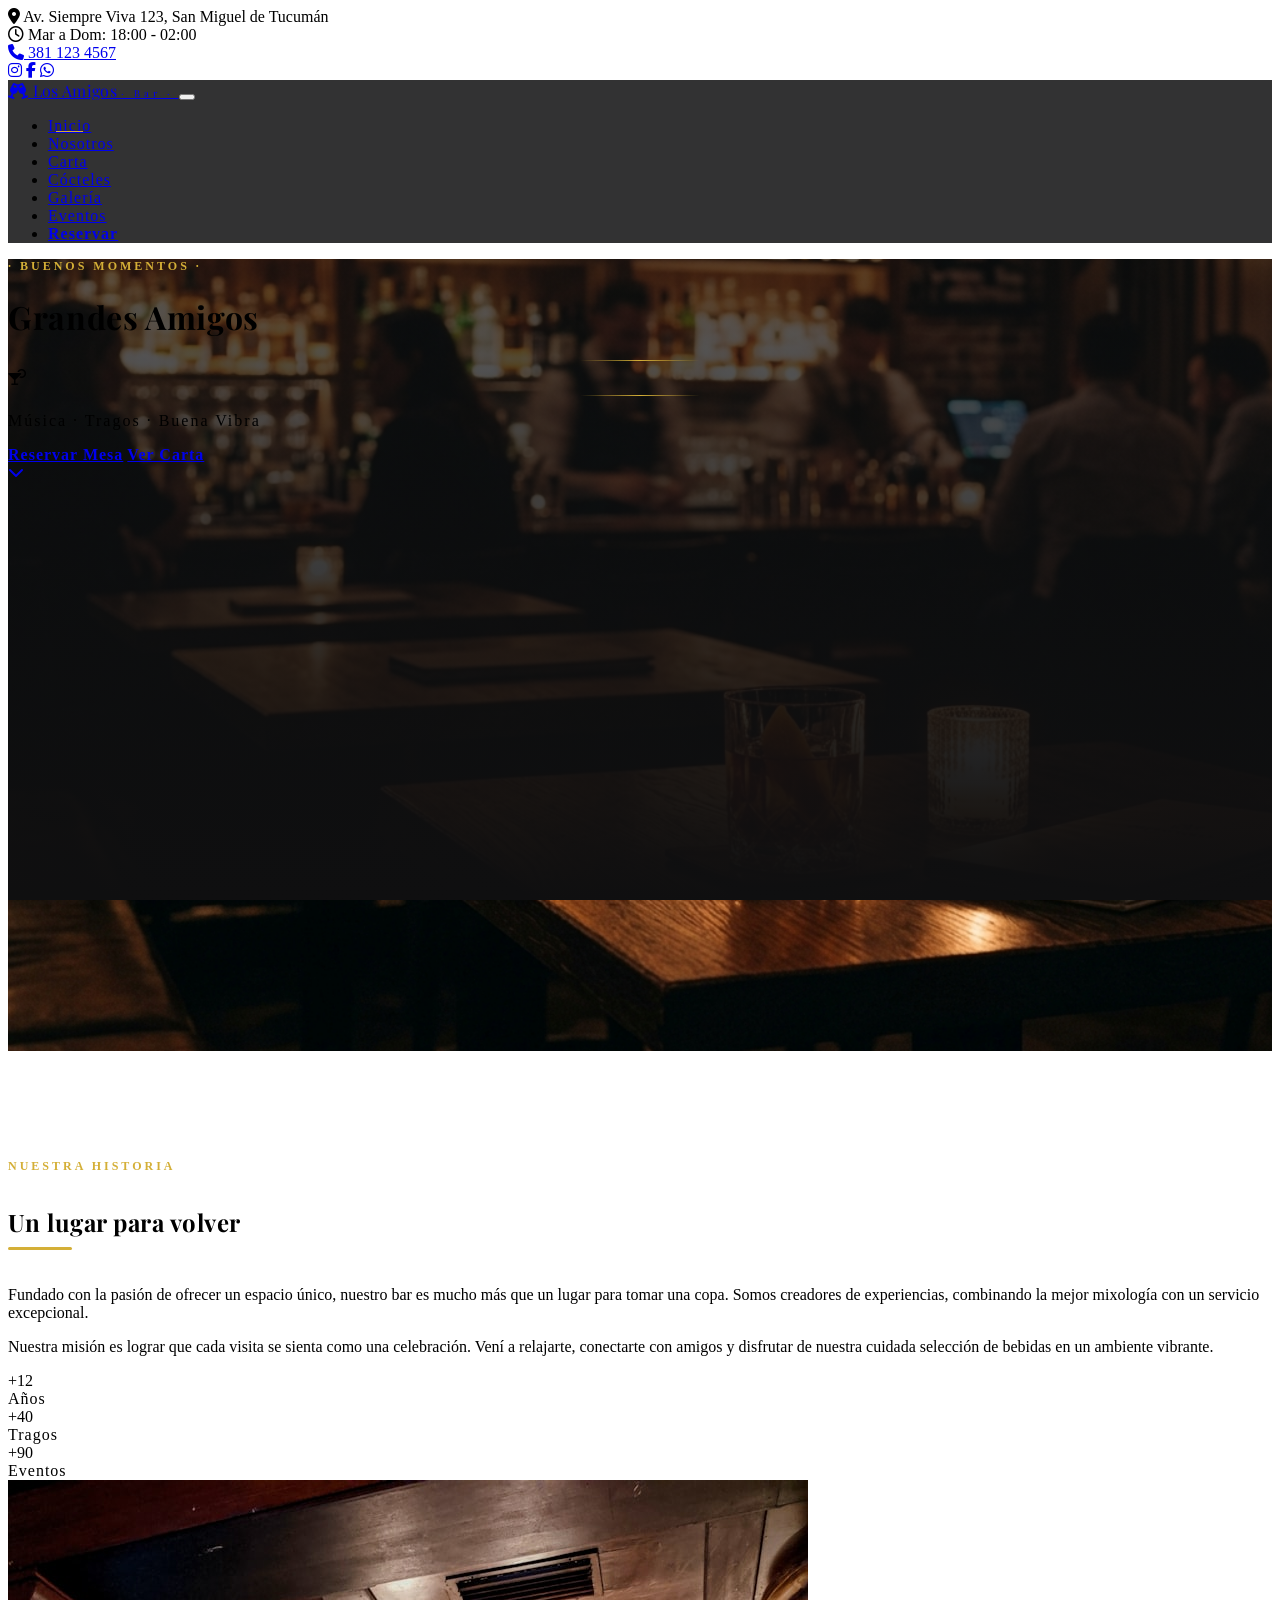
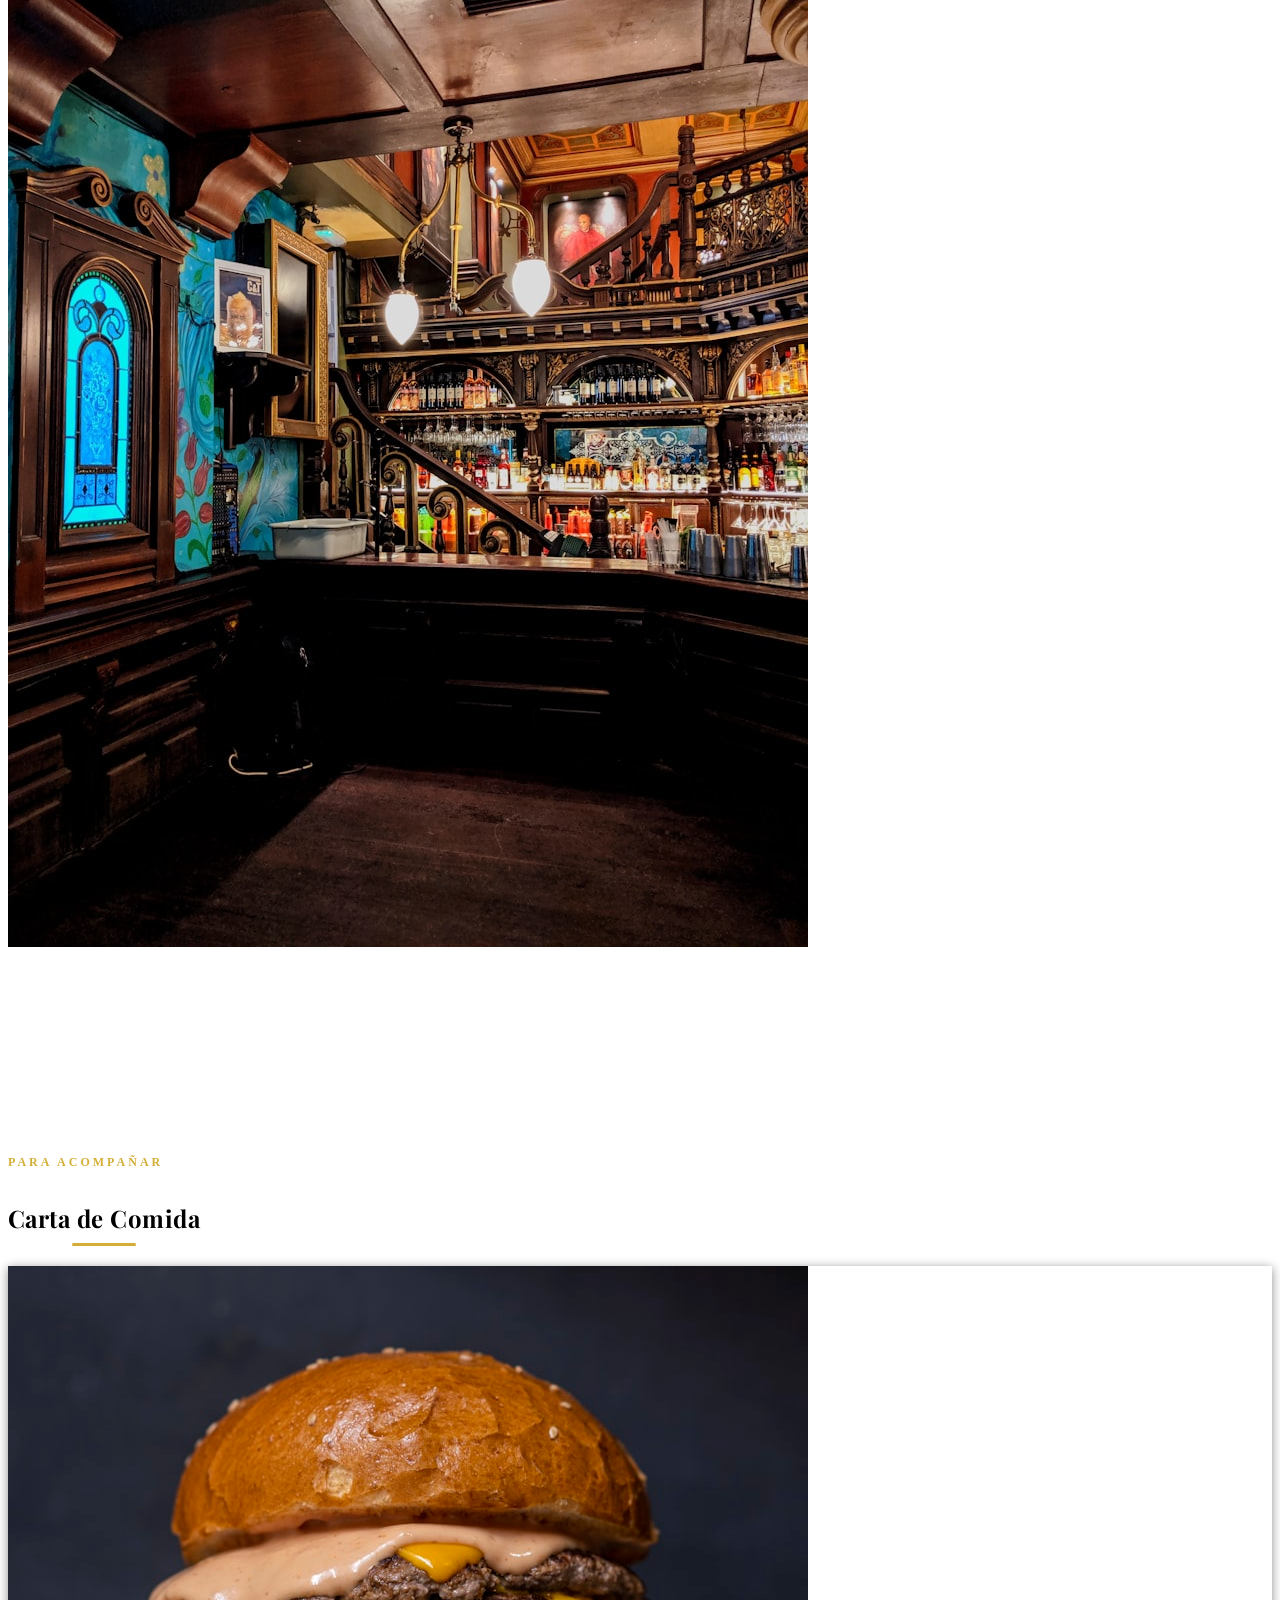
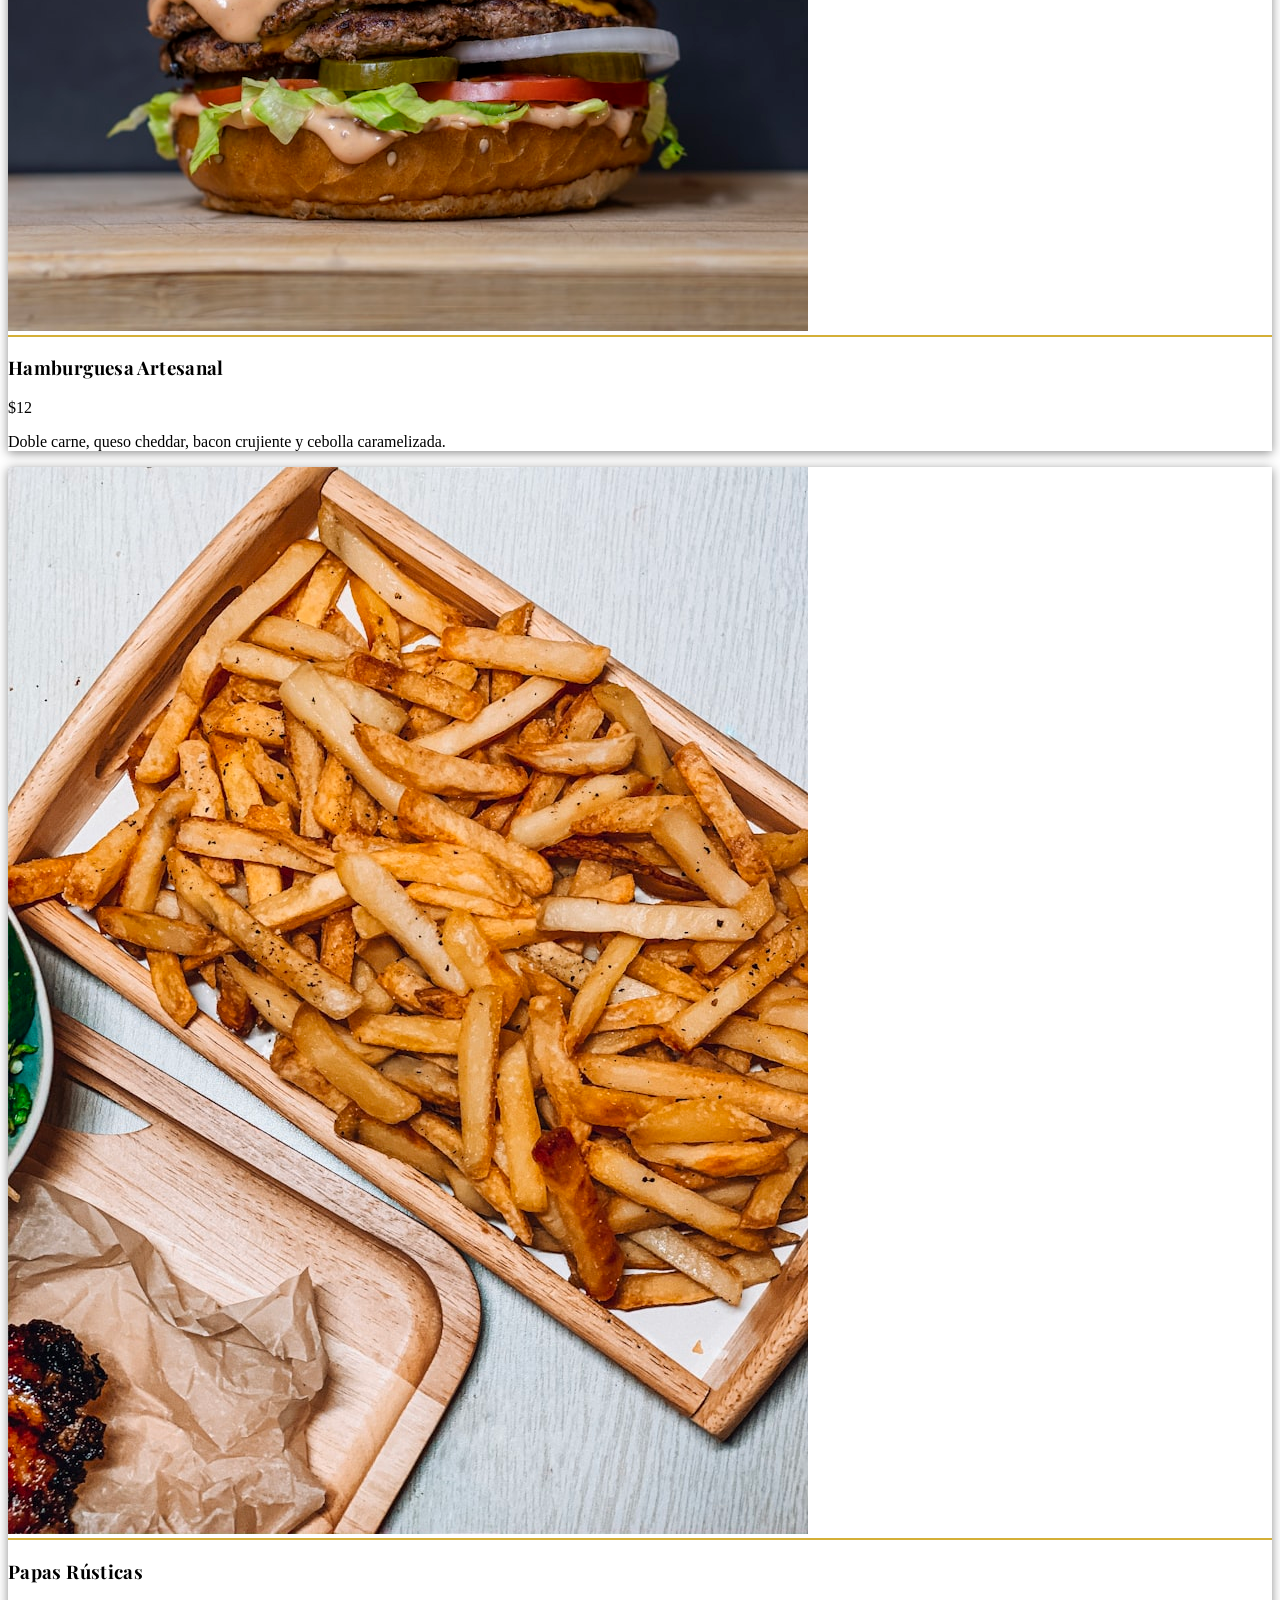
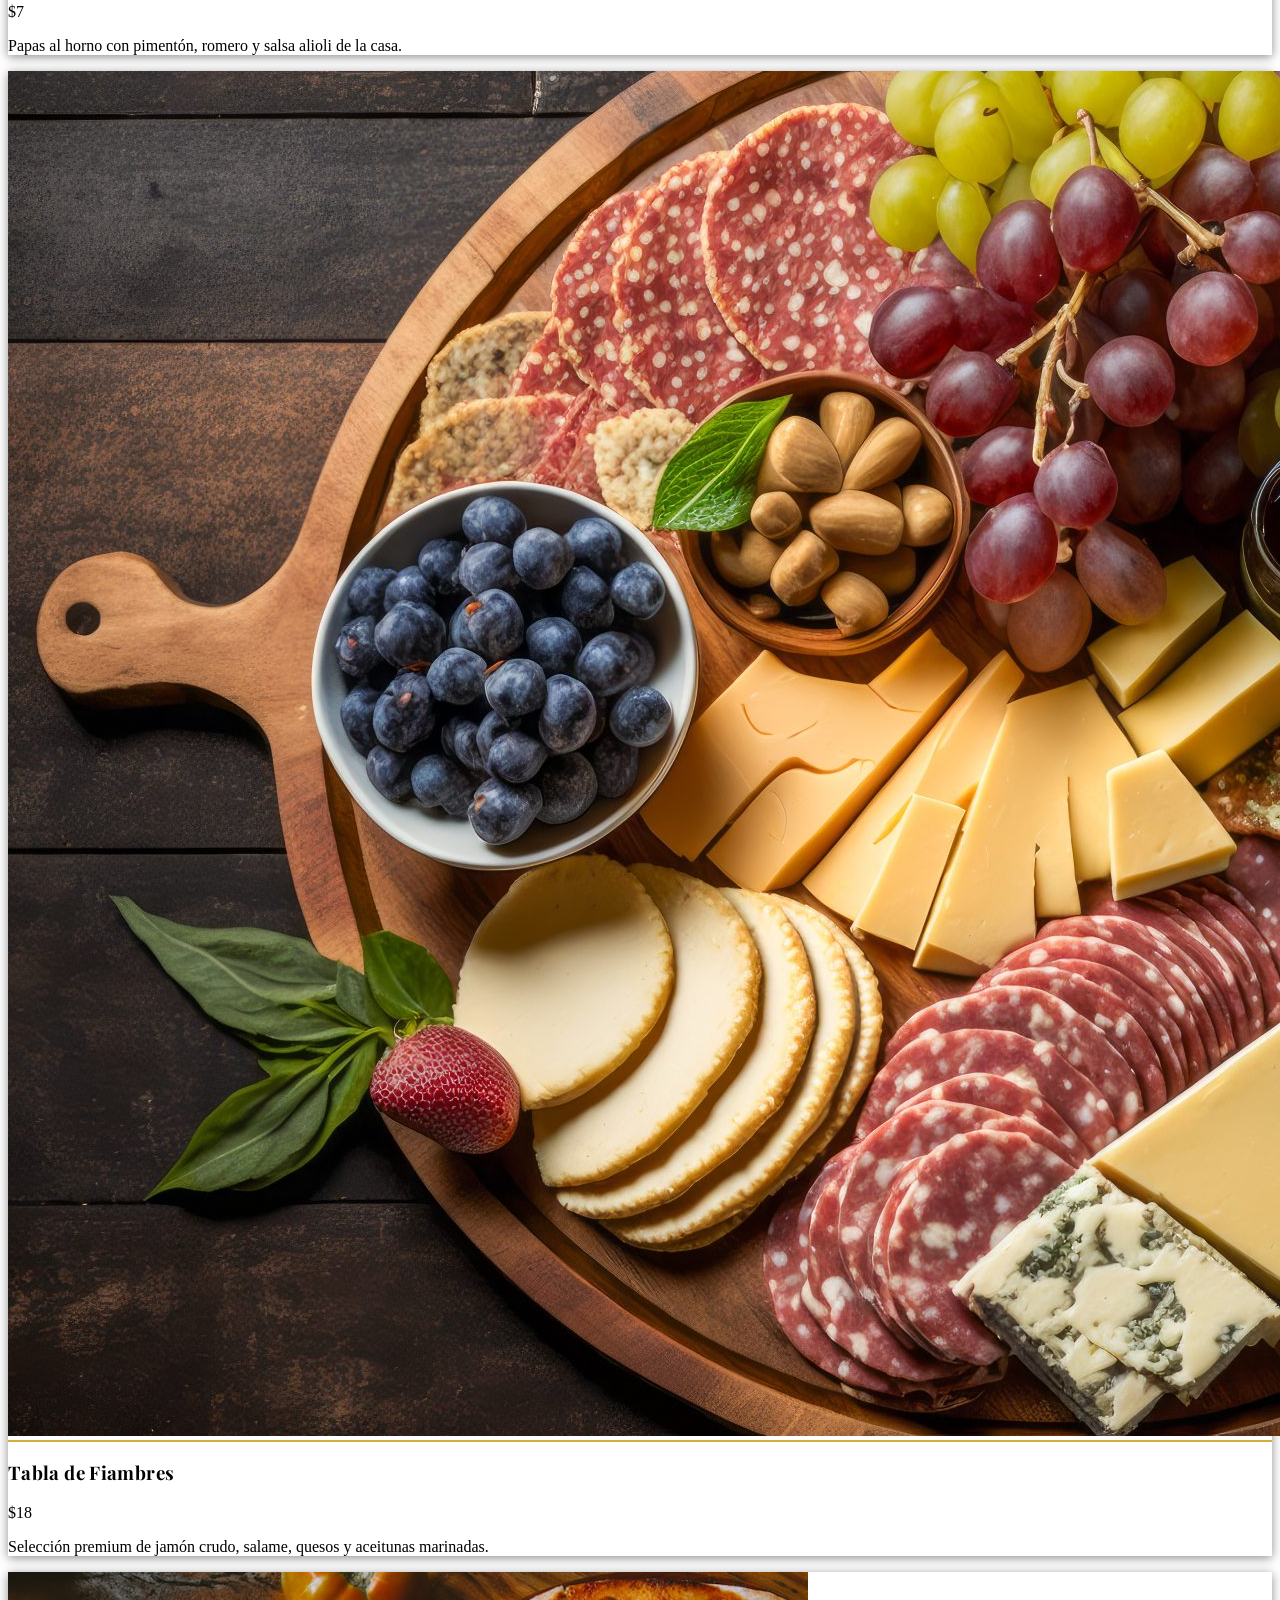
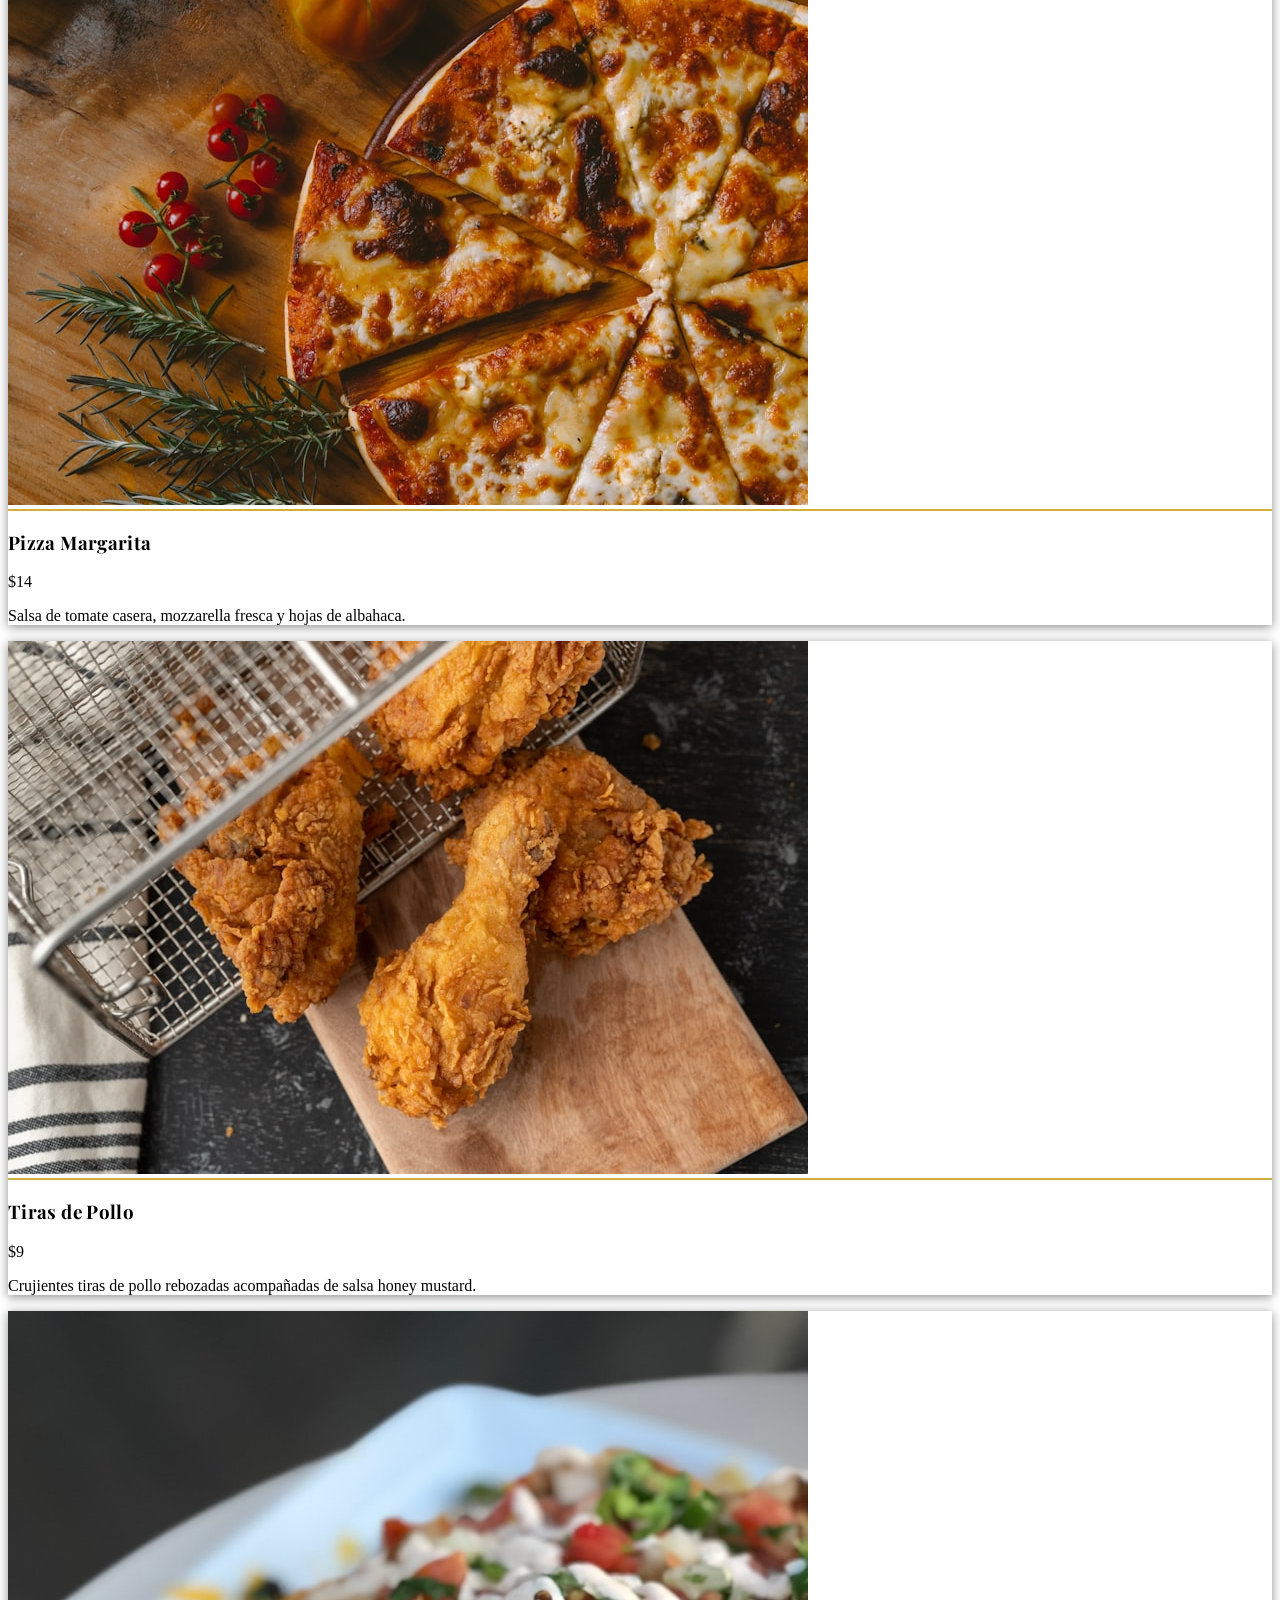
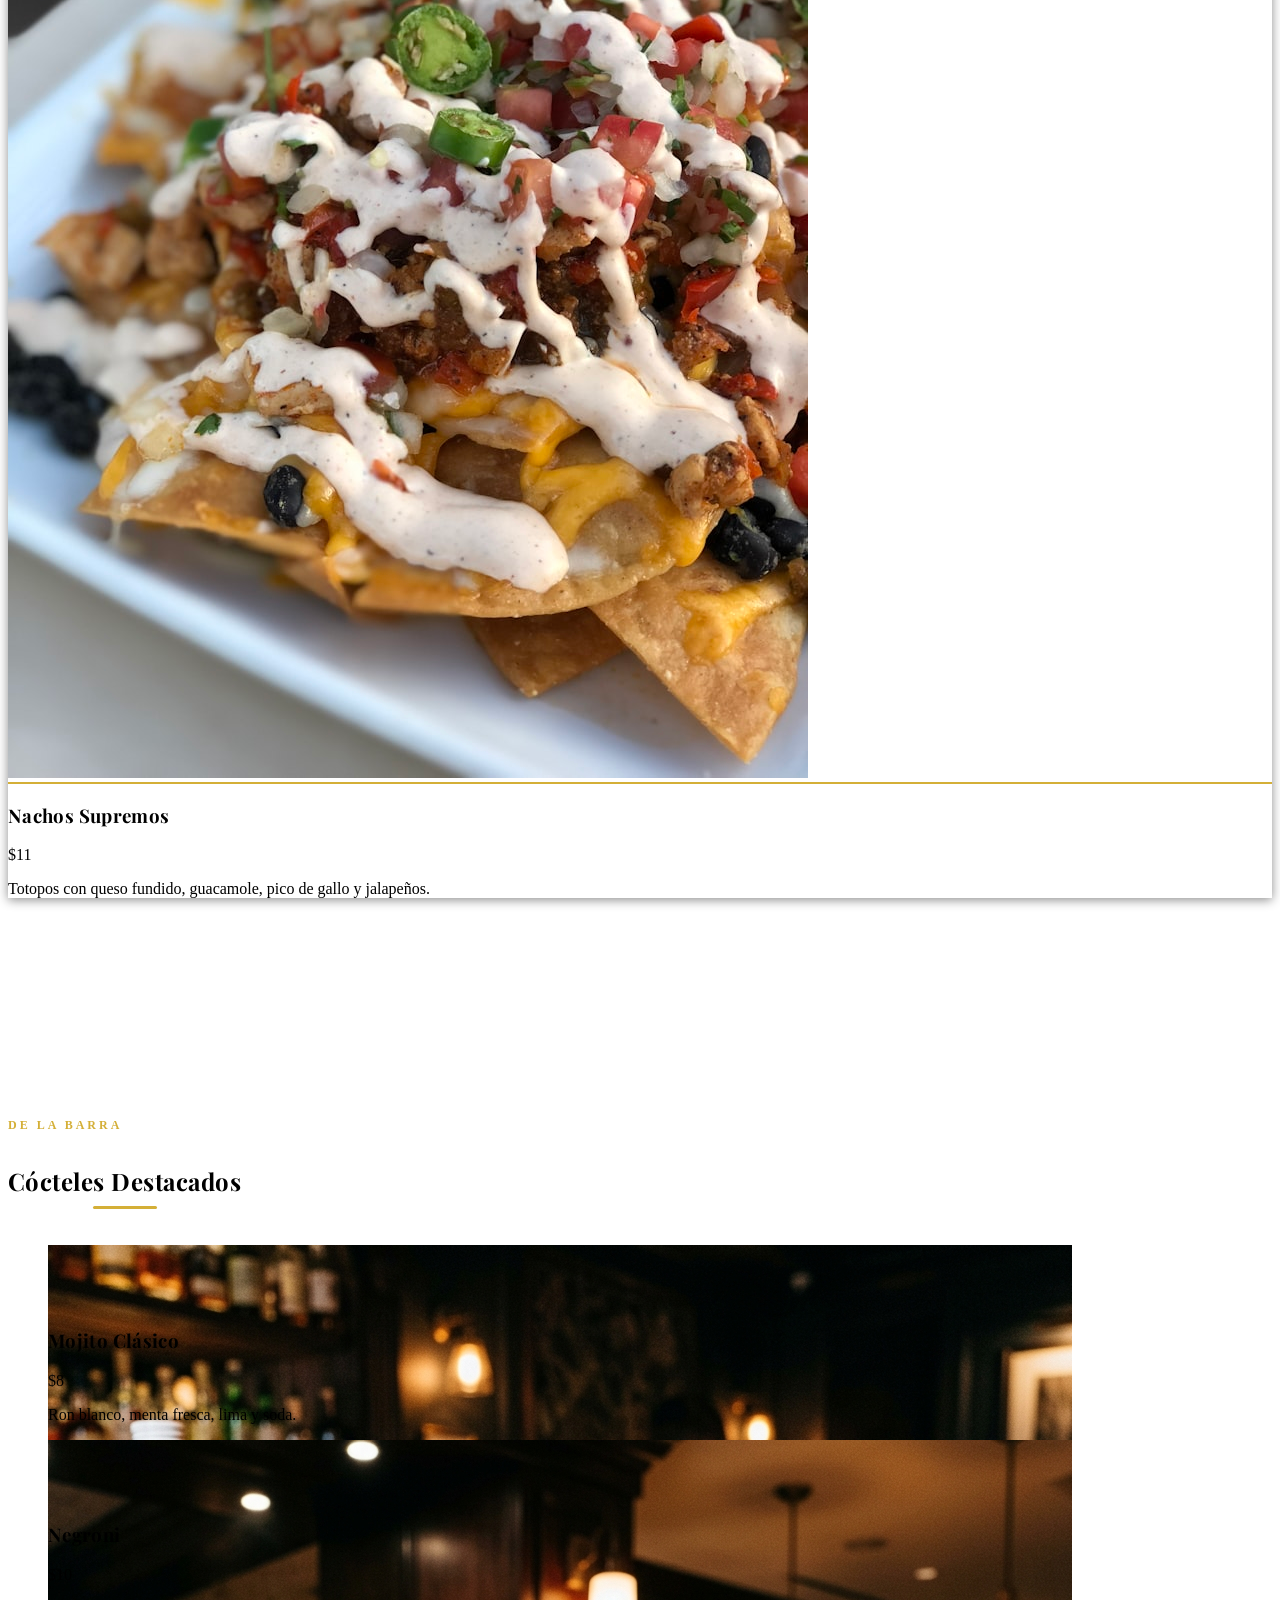
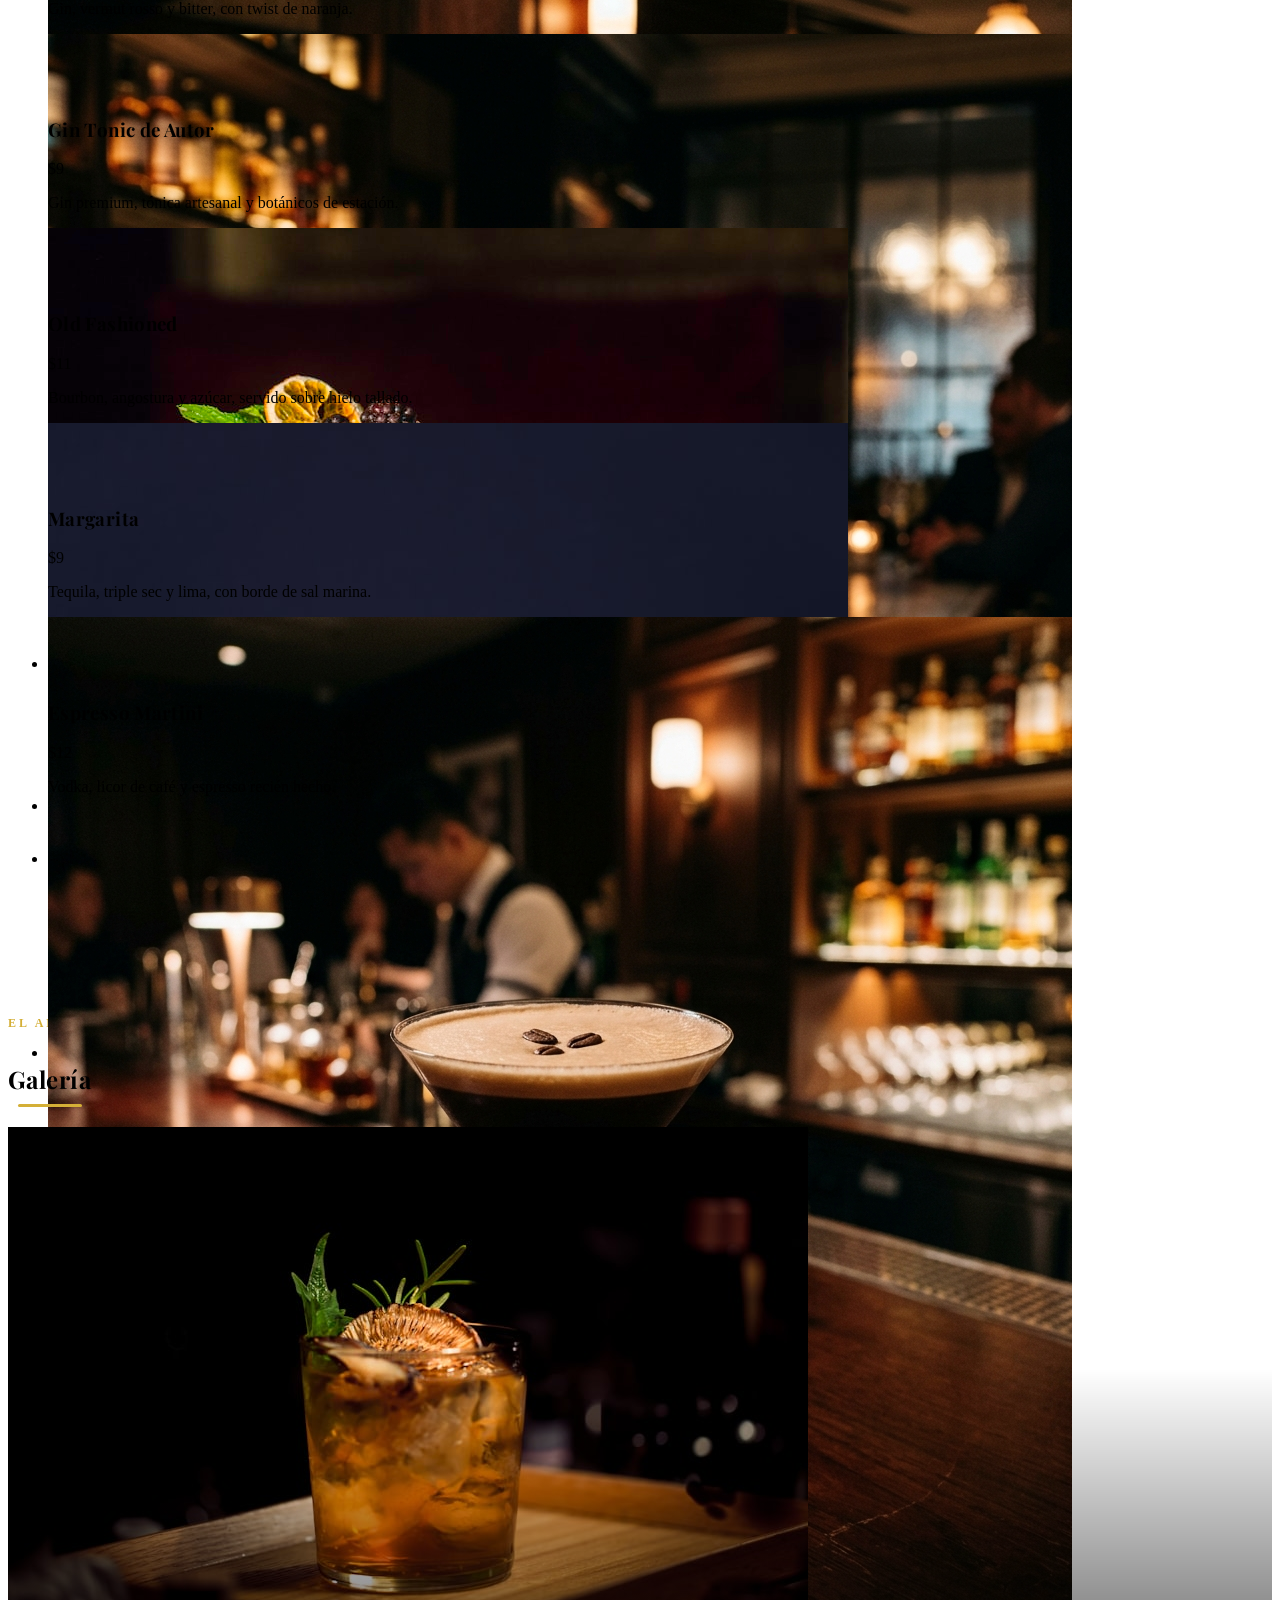
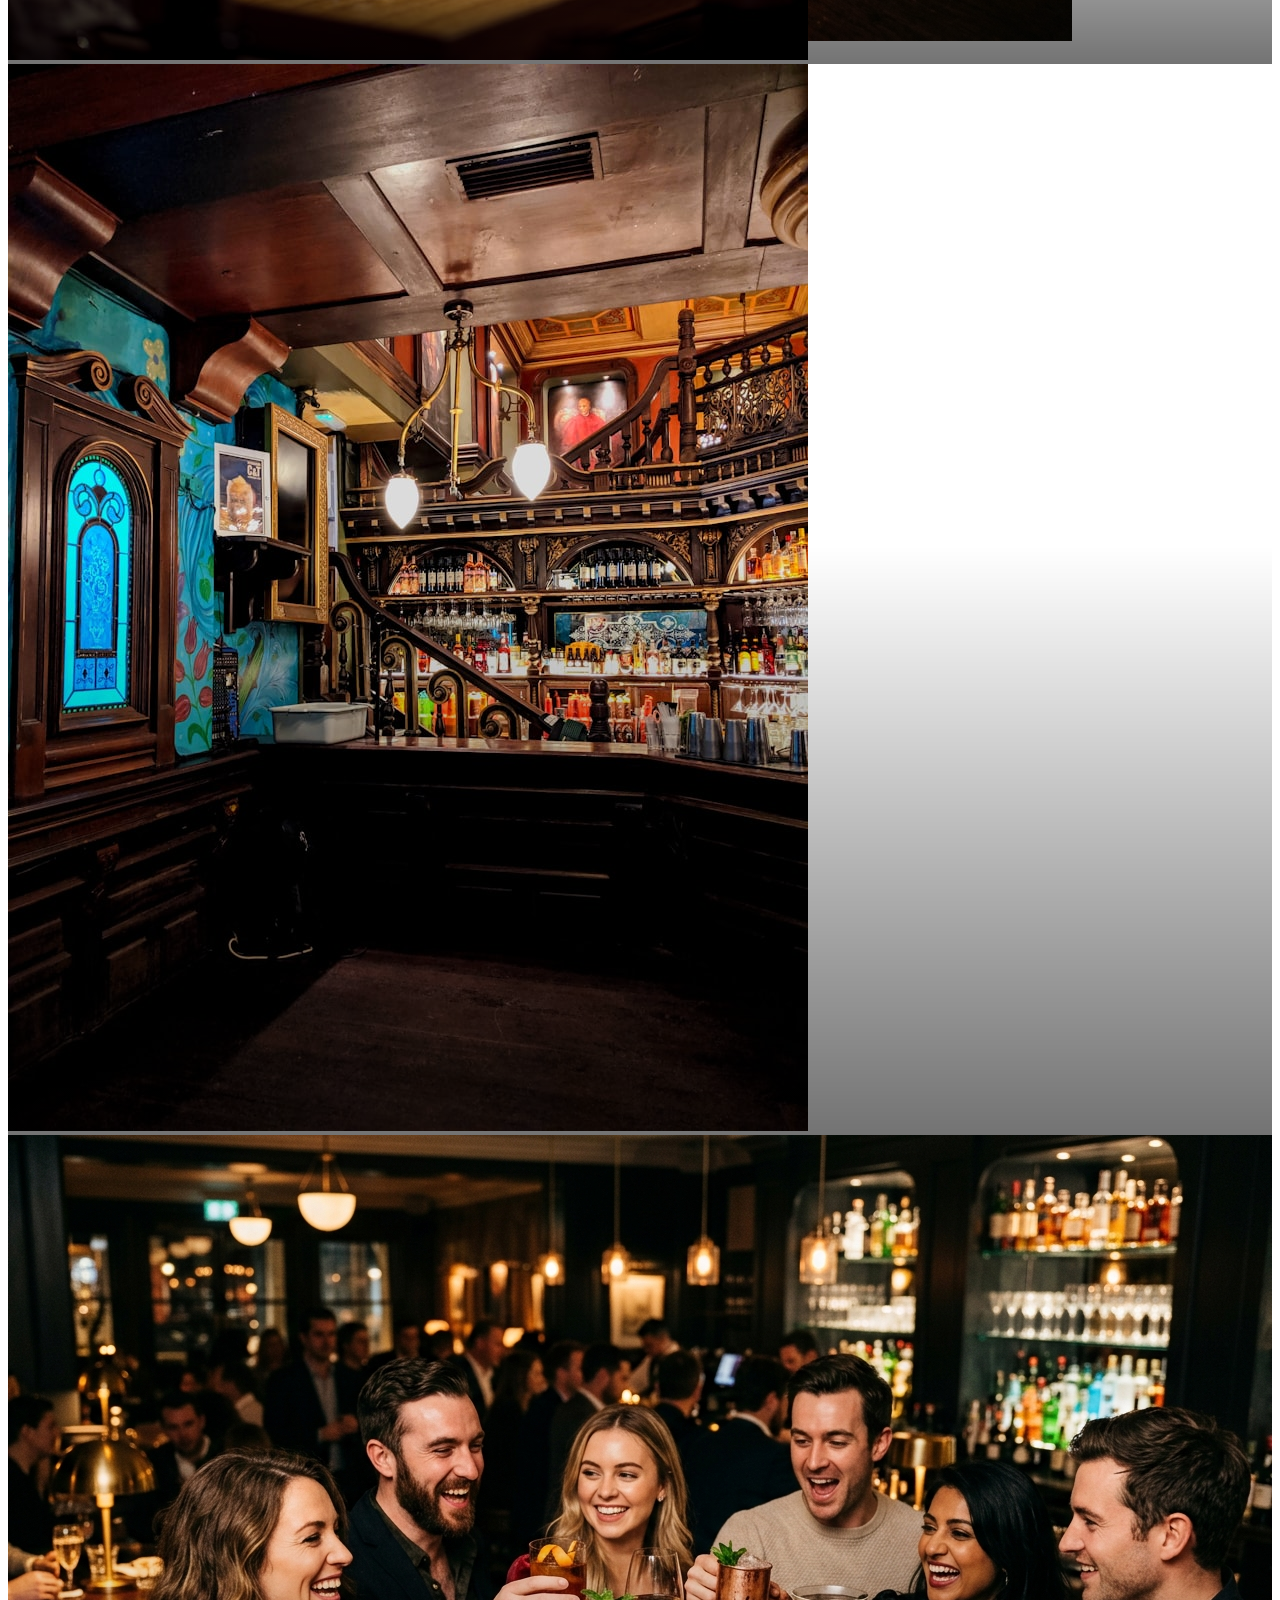
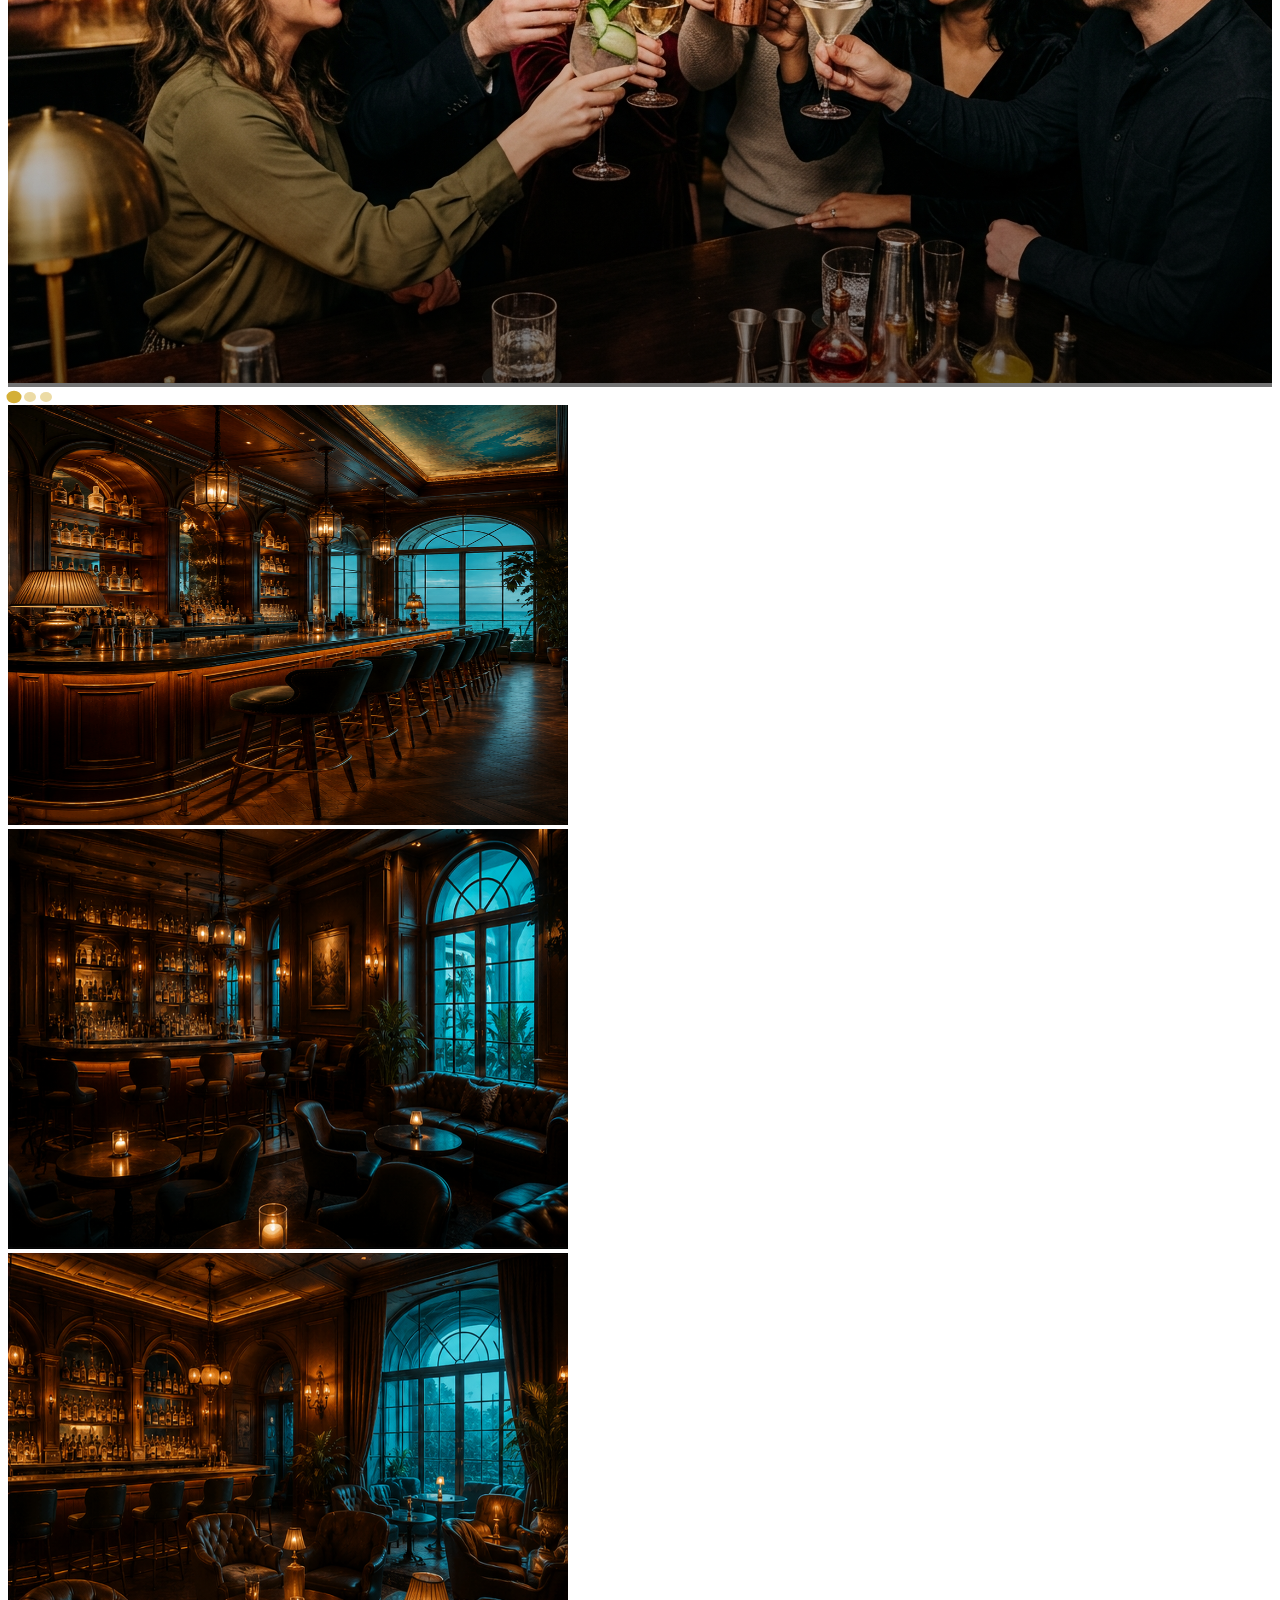
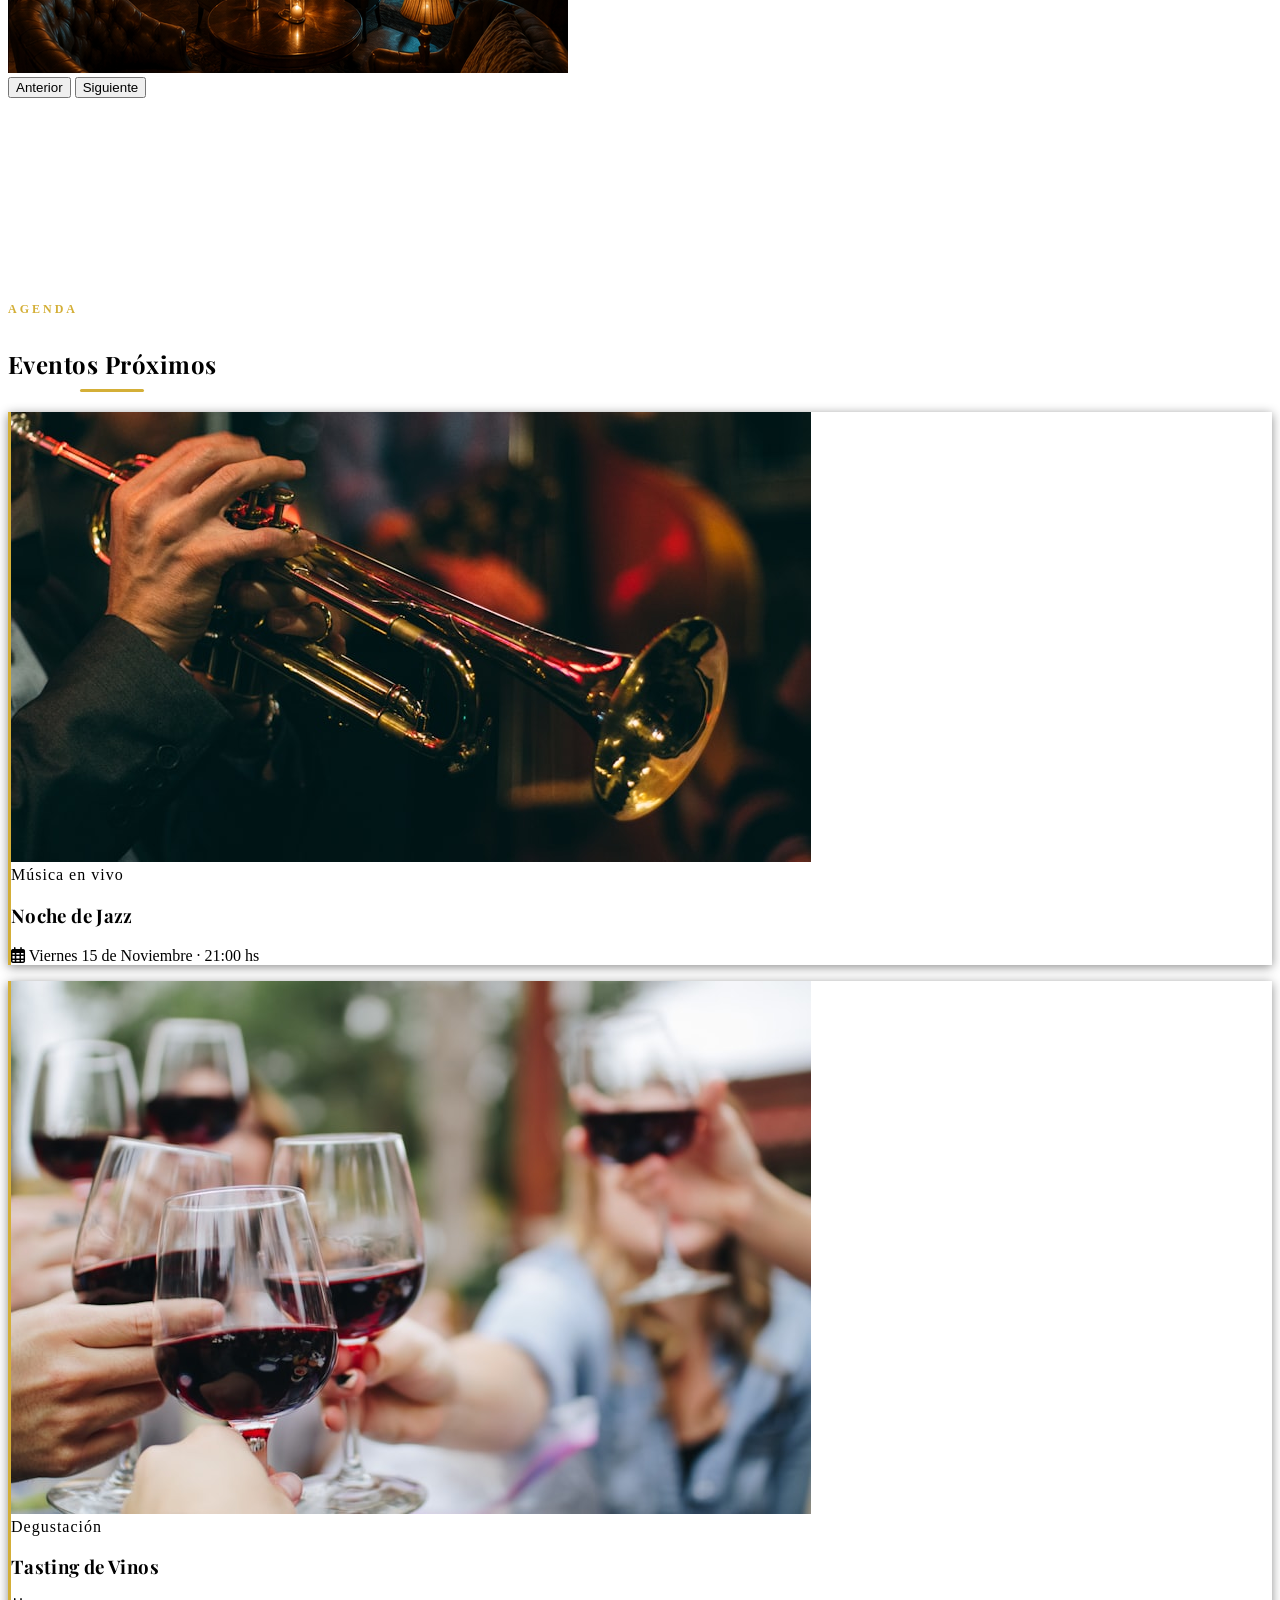
==== index.html @ 5114ece6 "fix(global): restructured and unified project // README.md updated // commented-out CSS styles" ====
<!DOCTYPE html>
<html lang="es" data-bs-theme="dark">

<head>
    <script>document.documentElement.classList.add('js-anim');</script>
    <meta charset="UTF-8">
    <meta name="viewport" content="width=device-width, initial-scale=1.0">
    <meta name="description"
        content="Los Amigos Bar - Reservas, cócteles y buena vibra en San Miguel de Tucumán.">
    <title>Los Amigos Bar | Inicio</title>

    <!-- Tipografias (CDN, con fallback del sistema si no hay conexion) -->
    <link rel="preconnect" href="https://fonts.googleapis.com">
    <link rel="preconnect" href="https://fonts.gstatic.com" crossorigin>
    <link href="https://fonts.googleapis.com/css2?family=Inter:wght@300;400;500;600;700&family=Playfair+Display:wght@600;700&display=swap"
        rel="stylesheet">

    <!-- Iconos -->
    <link rel="stylesheet" href="https://cdnjs.cloudflare.com/ajax/libs/font-awesome/6.4.0/css/all.min.css">

    <!-- Bootstrap 5.3.3, copia local.
         Va local y SIN integrity/crossorigin a proposito: Safari bloquea los
         recursos con Subresource Integrity cuando la pagina se abre con
         file:// (origen opaco) y la pagina quedaba sin estilos al abrir el
         index con doble clic. Asi tambien funciona sin conexion. -->
    <link rel="stylesheet" href="bootstrap.min.css">

    <!-- Hoja de estilos propia (ultima, para poder pisar a Bootstrap) -->
    <link rel="stylesheet" href="styles.css">
</head>

<body class="d-flex flex-column min-vh-100" data-bs-spy="scroll" data-bs-target="#navPrincipal" data-bs-root-margin="0px 0px -55%">

    <!-- Salto de accesibilidad -->
    <a href="#contenido" class="skip-link visually-hidden-focusable btn btn-warning m-2">Saltar al contenido</a>

    <!-- ============================= BARRA SUPERIOR ============================= -->
    <div class="bg-black border-bottom border-secondary border-opacity-25 py-2 small text-secondary">
        <div class="container d-flex flex-wrap justify-content-center justify-content-md-between align-items-center gap-2 gap-md-3">
            <div class="d-flex align-items-center gap-2">
                <i class="fa-solid fa-location-dot text-warning"></i>
                <span>Av. Siempre Viva 123, San Miguel de Tucumán</span>
            </div>

            <div class="d-none d-md-flex align-items-center gap-2">
                <i class="fa-regular fa-clock text-warning"></i>
                <span>Mar a Dom: 18:00 - 02:00</span>
            </div>

            <div class="d-flex align-items-center gap-3">
                <a href="tel:+543811234567" class="d-none d-sm-flex align-items-center gap-2 text-secondary text-decoration-none hover-gold">
                    <i class="fa-solid fa-phone text-warning"></i> 381 123 4567
                </a>
                <div class="d-flex gap-3">
                    <a href="#" class="text-secondary hover-gold" aria-label="Instagram"><i class="fa-brands fa-instagram"></i></a>
                    <a href="#" class="text-secondary hover-gold" aria-label="Facebook"><i class="fa-brands fa-facebook-f"></i></a>
                    <a href="#" class="text-secondary hover-gold" aria-label="WhatsApp"><i class="fa-brands fa-whatsapp"></i></a>
                </div>
            </div>
        </div>
    </div>

    <!-- ================================ NAVBAR ================================= -->
    <nav class="navbar navbar-expand-lg navbar-glass sticky-top border-bottom border-secondary border-opacity-25">
        <div class="container py-1">

            <a class="navbar-brand d-flex align-items-center gap-2 text-uppercase fw-bold" href="#">
                <i class="fa-solid fa-champagne-glasses text-warning fs-3"></i>
                <span class="lh-1">
                    <span class="text-warning">Los</span> Amigos
                    <small class="d-block text-secondary fw-normal letter-spacing-3" style="font-size:.6rem">· Bar ·</small>
                </span>
            </a>

            <button class="navbar-toggler border-secondary" type="button" data-bs-toggle="collapse"
                data-bs-target="#navPrincipal" aria-controls="navPrincipal" aria-expanded="false"
                aria-label="Abrir o cerrar el menú de navegación">
                <span class="navbar-toggler-icon"></span>
            </button>

            <div class="collapse navbar-collapse justify-content-end" id="navPrincipal">
                <ul class="navbar-nav align-items-lg-center gap-lg-2 pt-3 pt-lg-0 text-uppercase fw-semibold small letter-spacing-1">
                    <li class="nav-item"><a class="nav-link active px-2" aria-current="page" href="#inicio">Inicio</a></li>
                    <li class="nav-item"><a class="nav-link px-2" href="#nosotros">Nosotros</a></li>
                    <li class="nav-item"><a class="nav-link px-2" href="#carta">Carta</a></li>
                    <li class="nav-item"><a class="nav-link px-2" href="#cocteles">Cócteles</a></li>
                    <li class="nav-item"><a class="nav-link px-2" href="#galeria">Galería</a></li>
                    <li class="nav-item"><a class="nav-link px-2" href="#eventos">Eventos</a></li>
                    <li class="nav-item ms-lg-2">
                        <a class="btn btn-warning btn-sm px-3 text-uppercase" href="#reservas">Reservar</a>
                    </li>
                </ul>
            </div>
        </div>
    </nav>

    <main id="contenido" class="flex-grow-1">

        <!-- ================================= HERO ============================== -->
        <header id="inicio" class="hero d-flex align-items-center justify-content-center text-center position-relative">
            <div class="container py-5">
                <div class="row justify-content-center">
                    <div class="col-12 col-md-10 col-lg-8" data-parallax="0.15">

                        <p class="section-eyebrow mb-3">· Buenos Momentos ·</p>

                        <h1 class="display-2 fw-bold text-uppercase mb-3">Grandes Amigos</h1>

                        <div class="d-flex align-items-center justify-content-center gap-3 mb-4">
                            <hr class="rule-gold flex-grow-1 mb-0" style="max-width:120px">
                            <i class="fa-solid fa-martini-glass-citrus text-warning"></i>
                            <hr class="rule-gold flex-grow-1 mb-0" style="max-width:120px">
                        </div>

                        <p class="lead text-secondary text-uppercase letter-spacing-2 mb-4">
                            Música · Tragos · Buena Vibra
                        </p>

                        <div class="d-flex justify-content-center gap-3 flex-wrap">
                            <a href="#reservas" class="btn btn-warning btn-lg px-4 text-uppercase letter-spacing-1">Reservar Mesa</a>
                            <a href="#carta" class="btn btn-outline-warning btn-lg px-4 text-uppercase letter-spacing-1">Ver Carta</a>
                        </div>
                    </div>
                </div>
            </div>

            <a href="#nosotros" class="hero__scroll-cue position-absolute bottom-0 mb-4 text-secondary fs-4 text-decoration-none"
                aria-label="Ir a la siguiente sección">
                <i class="fa-solid fa-chevron-down"></i>
            </a>
        </header>

        <!-- =============================== NOSOTROS ============================ -->
        <section id="nosotros" class="py-5 py-lg-6" aria-labelledby="titulo-nosotros">
            <div class="container py-lg-4">
                <div class="row align-items-center g-4 g-lg-5">

                    <div class="col-12 col-lg-6" data-reveal="left">
                        <p class="section-eyebrow mb-2">Nuestra Historia</p>
                        <h2 id="titulo-nosotros" class="section-title h1 mb-4">Un lugar para volver</h2>

                        <p class="text-secondary mb-3">
                            Fundado con la pasión de ofrecer un espacio único, nuestro bar es mucho más que un
                            lugar para tomar una copa. Somos creadores de experiencias, combinando la mejor
                            mixología con un servicio excepcional.
                        </p>

                        <p class="text-secondary mb-4">
                            Nuestra misión es lograr que cada visita se sienta como una celebración. Vení a
                            relajarte, conectarte con amigos y disfrutar de nuestra cuidada selección de bebidas
                            en un ambiente vibrante.
                        </p>

                        <div class="row g-3 text-center">
                            <div class="col-4">
                                <div class="h3 text-warning mb-0" data-count="12" data-count-prefix="+">+12</div>
                                <div class="small text-secondary text-uppercase letter-spacing-1">Años</div>
                            </div>
                            <div class="col-4 border-start border-end border-secondary border-opacity-25">
                                <div class="h3 text-warning mb-0" data-count="40" data-count-prefix="+">+40</div>
                                <div class="small text-secondary text-uppercase letter-spacing-1">Tragos</div>
                            </div>
                            <div class="col-4">
                                <div class="h3 text-warning mb-0" data-count="90" data-count-prefix="+">+90</div>
                                <div class="small text-secondary text-uppercase letter-spacing-1">Eventos</div>
                            </div>
                        </div>
                    </div>

                    <div class="col-12 col-lg-6">
                        <div class="ratio ratio-4x3 rounded-3 overflow-hidden shadow zoom-host" data-reveal="right">
                            <img src="img/about.jpg"
                                alt="Bartender preparando un cóctel artesanal en la barra"
                                class="w-100 h-100 object-fit-cover img-zoom" loading="lazy">
                        </div>
                    </div>

                </div>
            </div>
        </section>

        <!-- ============================ CARTA DE COMIDA ======================== -->
        <section id="carta" class="py-5 py-lg-6 bg-black" aria-labelledby="titulo-carta">
            <div class="container py-lg-4">

                <div class="text-center mb-5">
                    <p class="section-eyebrow mb-2">Para acompañar</p>
                    <h2 id="titulo-carta" class="section-title section-title--center h1">Carta de Comida</h2>
                </div>

                <div class="row row-cols-1 row-cols-md-2 row-cols-lg-3 g-4">

                    <div class="col">
                        <article class="card card-lift h-100 overflow-hidden zoom-host" data-reveal="up">
                            <div class="ratio ratio-16x9 overflow-hidden">
                                <img src="img/hamburguesa.jpg" alt="Hamburguesa artesanal"
                                    class="w-100 h-100 object-fit-cover img-zoom" loading="lazy">
                            </div>
                            <div class="card-body card-accent-top">
                                <div class="d-flex justify-content-between align-items-baseline gap-2 border-bottom border-secondary border-opacity-25 pb-2 mb-3">
                                    <h3 class="h5 mb-0">Hamburguesa Artesanal</h3>
                                    <span class="fw-bold text-warning">$12</span>
                                </div>
                                <p class="text-secondary small mb-0">
                                    Doble carne, queso cheddar, bacon crujiente y cebolla caramelizada.
                                </p>
                            </div>
                        </article>
                    </div>

                    <div class="col">
                        <article class="card card-lift h-100 overflow-hidden zoom-host" data-reveal="up">
                            <div class="ratio ratio-16x9 overflow-hidden">
                                <img src="img/papas.jpg" alt="Papas rústicas"
                                    class="w-100 h-100 object-fit-cover img-zoom" loading="lazy">
                            </div>
                            <div class="card-body card-accent-top">
                                <div class="d-flex justify-content-between align-items-baseline gap-2 border-bottom border-secondary border-opacity-25 pb-2 mb-3">
                                    <h3 class="h5 mb-0">Papas Rústicas</h3>
                                    <span class="fw-bold text-warning">$7</span>
                                </div>
                                <p class="text-secondary small mb-0">
                                    Papas al horno con pimentón, romero y salsa alioli de la casa.
                                </p>
                            </div>
                        </article>
                    </div>

                    <div class="col">
                        <article class="card card-lift h-100 overflow-hidden zoom-host" data-reveal="up">
                            <div class="ratio ratio-16x9 overflow-hidden">
                                <img src="img/fiambre.jpg" alt="Tabla de fiambres"
                                    class="w-100 h-100 object-fit-cover img-zoom" loading="lazy">
                            </div>
                            <div class="card-body card-accent-top">
                                <div class="d-flex justify-content-between align-items-baseline gap-2 border-bottom border-secondary border-opacity-25 pb-2 mb-3">
                                    <h3 class="h5 mb-0">Tabla de Fiambres</h3>
                                    <span class="fw-bold text-warning">$18</span>
                                </div>
                                <p class="text-secondary small mb-0">
                                    Selección premium de jamón crudo, salame, quesos y aceitunas marinadas.
                                </p>
                            </div>
                        </article>
                    </div>

                    <div class="col">
                        <article class="card card-lift h-100 overflow-hidden zoom-host" data-reveal="up">
                            <div class="ratio ratio-16x9 overflow-hidden">
                                <img src="img/pizza.jpg" alt="Pizza margarita"
                                    class="w-100 h-100 object-fit-cover img-zoom" loading="lazy">
                            </div>
                            <div class="card-body card-accent-top">
                                <div class="d-flex justify-content-between align-items-baseline gap-2 border-bottom border-secondary border-opacity-25 pb-2 mb-3">
                                    <h3 class="h5 mb-0">Pizza Margarita</h3>
                                    <span class="fw-bold text-warning">$14</span>
                                </div>
                                <p class="text-secondary small mb-0">
                                    Salsa de tomate casera, mozzarella fresca y hojas de albahaca.
                                </p>
                            </div>
                        </article>
                    </div>

                    <div class="col">
                        <article class="card card-lift h-100 overflow-hidden zoom-host" data-reveal="up">
                            <div class="ratio ratio-16x9 overflow-hidden">
                                <img src="img/pollo.jpg" alt="Tiras de pollo"
                                    class="w-100 h-100 object-fit-cover img-zoom" loading="lazy">
                            </div>
                            <div class="card-body card-accent-top">
                                <div class="d-flex justify-content-between align-items-baseline gap-2 border-bottom border-secondary border-opacity-25 pb-2 mb-3">
                                    <h3 class="h5 mb-0">Tiras de Pollo</h3>
                                    <span class="fw-bold text-warning">$9</span>
                                </div>
                                <p class="text-secondary small mb-0">
                                    Crujientes tiras de pollo rebozadas acompañadas de salsa honey mustard.
                                </p>
                            </div>
                        </article>
                    </div>

                    <div class="col">
                        <article class="card card-lift h-100 overflow-hidden zoom-host" data-reveal="up">
                            <div class="ratio ratio-16x9 overflow-hidden">
                                <img src="img/nachos.jpg" alt="Nachos supremos"
                                    class="w-100 h-100 object-fit-cover img-zoom" loading="lazy">
                            </div>
                            <div class="card-body card-accent-top">
                                <div class="d-flex justify-content-between align-items-baseline gap-2 border-bottom border-secondary border-opacity-25 pb-2 mb-3">
                                    <h3 class="h5 mb-0">Nachos Supremos</h3>
                                    <span class="fw-bold text-warning">$11</span>
                                </div>
                                <p class="text-secondary small mb-0">
                                    Totopos con queso fundido, guacamole, pico de gallo y jalapeños.
                                </p>
                            </div>
                        </article>
                    </div>

                </div>
            </div>
        </section>

        <!-- ========================== CÓCTELES DESTACADOS ====================== -->
        <section id="cocteles" class="py-5 py-lg-6" aria-labelledby="titulo-cocteles">
            <div class="container py-lg-4">

                <div class="text-center mb-5">
                    <p class="section-eyebrow mb-2">De la barra</p>
                    <h2 id="titulo-cocteles" class="section-title section-title--center h1">Cócteles Destacados</h2>
                </div>

                <div class="row g-4 g-lg-5">

                    <div class="col-12 col-lg-6" data-reveal="up">
                        <ul class="list-unstyled mb-0">
                            <li class="d-flex align-items-center gap-3 border-bottom border-secondary border-opacity-25 pb-3 mb-3 zoom-host">
                                <div class="rounded-circle overflow-hidden flex-shrink-0" style="width:64px;height:64px">
                                    <img src="img/mojito.jpg" alt="Mojito" class="w-100 h-100 object-fit-cover img-zoom" loading="lazy">
                                </div>
                                <div class="flex-grow-1">
                                    <div class="d-flex justify-content-between align-items-baseline gap-2">
                                        <h3 class="h6 mb-1">Mojito Clásico</h3>
                                        <span class="fw-bold text-warning">$8</span>
                                    </div>
                                    <p class="text-secondary small mb-0">Ron blanco, menta fresca, lima y soda.</p>
                                </div>
                            </li>

                            <li class="d-flex align-items-center gap-3 border-bottom border-secondary border-opacity-25 pb-3 mb-3 zoom-host">
                                <div class="rounded-circle overflow-hidden flex-shrink-0" style="width:64px;height:64px">
                                    <img src="img/negroni.jpg" alt="Negroni" class="w-100 h-100 object-fit-cover img-zoom" loading="lazy">
                                </div>
                                <div class="flex-grow-1">
                                    <div class="d-flex justify-content-between align-items-baseline gap-2">
                                        <h3 class="h6 mb-1">Negroni</h3>
                                        <span class="fw-bold text-warning">$10</span>
                                    </div>
                                    <p class="text-secondary small mb-0">Gin, vermut rosso y bitter, con twist de naranja.</p>
                                </div>
                            </li>

                            <li class="d-flex align-items-center gap-3 zoom-host">
                                <div class="rounded-circle overflow-hidden flex-shrink-0" style="width:64px;height:64px">
                                    <img src="img/gin-tonic.jpg" alt="Gin Tonic" class="w-100 h-100 object-fit-cover img-zoom" loading="lazy">
                                </div>
                                <div class="flex-grow-1">
                                    <div class="d-flex justify-content-between align-items-baseline gap-2">
                                        <h3 class="h6 mb-1">Gin Tonic de Autor</h3>
                                        <span class="fw-bold text-warning">$9</span>
                                    </div>
                                    <p class="text-secondary small mb-0">Gin premium, tónica artesanal y botánicos de estación.</p>
                                </div>
                            </li>
                        </ul>
                    </div>

                    <div class="col-12 col-lg-6" data-reveal="up">
                        <ul class="list-unstyled mb-0">
                            <li class="d-flex align-items-center gap-3 border-bottom border-secondary border-opacity-25 pb-3 mb-3 zoom-host">
                                <div class="rounded-circle overflow-hidden flex-shrink-0" style="width:64px;height:64px">
                                    <img src="img/old-fashioned.jpg" alt="Old Fashioned" class="w-100 h-100 object-fit-cover img-zoom" loading="lazy">
                                </div>
                                <div class="flex-grow-1">
                                    <div class="d-flex justify-content-between align-items-baseline gap-2">
                                        <h3 class="h6 mb-1">Old Fashioned</h3>
                                        <span class="fw-bold text-warning">$11</span>
                                    </div>
                                    <p class="text-secondary small mb-0">Bourbon, angostura y azúcar, servido sobre hielo tallado.</p>
                                </div>
                            </li>

                            <li class="d-flex align-items-center gap-3 border-bottom border-secondary border-opacity-25 pb-3 mb-3 zoom-host">
                                <div class="rounded-circle overflow-hidden flex-shrink-0" style="width:64px;height:64px">
                                    <img src="img/margarita.jpg" alt="Margarita" class="w-100 h-100 object-fit-cover img-zoom" loading="lazy">
                                </div>
                                <div class="flex-grow-1">
                                    <div class="d-flex justify-content-between align-items-baseline gap-2">
                                        <h3 class="h6 mb-1">Margarita</h3>
                                        <span class="fw-bold text-warning">$9</span>
                                    </div>
                                    <p class="text-secondary small mb-0">Tequila, triple sec y lima, con borde de sal marina.</p>
                                </div>
                            </li>

                            <li class="d-flex align-items-center gap-3 zoom-host">
                                <div class="rounded-circle overflow-hidden flex-shrink-0" style="width:64px;height:64px">
                                    <img src="img/espresso-martini.jpg" alt="Espresso Martini" class="w-100 h-100 object-fit-cover img-zoom" loading="lazy">
                                </div>
                                <div class="flex-grow-1">
                                    <div class="d-flex justify-content-between align-items-baseline gap-2">
                                        <h3 class="h6 mb-1">Espresso Martini</h3>
                                        <span class="fw-bold text-warning">$12</span>
                                    </div>
                                    <p class="text-secondary small mb-0">Vodka, licor de café y espresso recién hecho.</p>
                                </div>
                            </li>
                        </ul>
                    </div>

                </div>
            </div>
        </section>

        <!-- ================================ GALERÍA ============================ -->
        <section id="galeria" class="py-5 py-lg-6 bg-black" aria-labelledby="titulo-galeria">
            <div class="container py-lg-4">

                <div class="text-center mb-5">
                    <p class="section-eyebrow mb-2">El ambiente</p>
                    <h2 id="titulo-galeria" class="section-title section-title--center h1">Galería</h2>
                </div>

                <div class="row g-3 g-lg-4 mb-4 mb-lg-5">
                    <div class="col-12 col-md-4">
                        <div class="ratio ratio-4x3 rounded-3 overflow-hidden shadow position-relative zoom-host gallery-veil" data-reveal="up">
                            <img src="img/cocteles-barra.jpg" alt="Cócteles servidos sobre la barra"
                                class="w-100 h-100 object-fit-cover img-zoom" loading="lazy">
                        </div>
                    </div>
                    <div class="col-12 col-md-4">
                        <div class="ratio ratio-4x3 rounded-3 overflow-hidden shadow position-relative zoom-host gallery-veil" data-reveal="up">
                            <img src="img/about.jpg" alt="Ambiente del bar por la noche"
                                class="w-100 h-100 object-fit-cover img-zoom" loading="lazy">
                        </div>
                    </div>
                    <div class="col-12 col-md-4">
                        <div class="ratio ratio-4x3 rounded-3 overflow-hidden shadow position-relative zoom-host gallery-veil" data-reveal="up">
                            <img src="img/amigos-brindando.jpg" alt="Amigos brindando en una mesa"
                                class="w-100 h-100 object-fit-cover img-zoom" loading="lazy">
                        </div>
                    </div>
                </div>

                <!-- Carrusel de Bootstrap (reemplaza al carrusel hecho a mano) -->
                <div id="carruselEspacio" class="carousel slide rounded-3 overflow-hidden shadow mx-auto"
                    style="max-width:1000px" data-bs-ride="carousel">

                    <div class="carousel-indicators">
                        <button type="button" data-bs-target="#carruselEspacio" data-bs-slide-to="0"
                            class="active" aria-current="true" aria-label="Foto 1 del salón"></button>
                        <button type="button" data-bs-target="#carruselEspacio" data-bs-slide-to="1"
                            aria-label="Foto 2 del salón"></button>
                        <button type="button" data-bs-target="#carruselEspacio" data-bs-slide-to="2"
                            aria-label="Foto 3 del salón"></button>
                    </div>

                    <div class="carousel-inner">
                        <div class="carousel-item active">
                            <img src="img/bar_1.png" class="d-block w-100 carousel-frame" alt="Vista de la barra principal">
                        </div>
                        <div class="carousel-item">
                            <img src="img/bar_2.png" class="d-block w-100 carousel-frame" alt="Salón con mesas y luz cálida">
                        </div>
                        <div class="carousel-item">
                            <img src="img/bar_3.png" class="d-block w-100 carousel-frame" alt="Rincón de tragos de autor">
                        </div>
                    </div>

                    <button class="carousel-control-prev" type="button" data-bs-target="#carruselEspacio" data-bs-slide="prev">
                        <span class="carousel-control-prev-icon" aria-hidden="true"></span>
                        <span class="visually-hidden">Anterior</span>
                    </button>
                    <button class="carousel-control-next" type="button" data-bs-target="#carruselEspacio" data-bs-slide="next">
                        <span class="carousel-control-next-icon" aria-hidden="true"></span>
                        <span class="visually-hidden">Siguiente</span>
                    </button>
                </div>

            </div>
        </section>

        <!-- ================================ EVENTOS ============================ -->
        <section id="eventos" class="py-5 py-lg-6" aria-labelledby="titulo-eventos">
            <div class="container py-lg-4">

                <div class="text-center mb-5">
                    <p class="section-eyebrow mb-2">Agenda</p>
                    <h2 id="titulo-eventos" class="section-title section-title--center h1">Eventos Próximos</h2>
                </div>

                <div class="row row-cols-1 row-cols-md-3 g-4">

                    <div class="col">
                        <article class="card card-lift card-accent-start h-100 overflow-hidden zoom-host" data-reveal="up">
                            <div class="ratio ratio-16x9 overflow-hidden">
                                <img src="img/jazz.jpg" alt="Banda de jazz tocando en vivo"
                                    class="w-100 h-100 object-fit-cover img-zoom" loading="lazy">
                            </div>
                            <div class="card-body d-flex flex-column">
                                <span class="badge text-bg-warning align-self-start mb-2 text-uppercase letter-spacing-1">Música en vivo</span>
                                <h3 class="h5 mb-2">Noche de Jazz</h3>
                                <p class="text-secondary small mt-auto mb-0">
                                    <i class="fa-regular fa-calendar-days text-warning me-2"></i>
                                    Viernes 15 de Noviembre · 21:00 hs
                                </p>
                            </div>
                        </article>
                    </div>

                    <div class="col">
                        <article class="card card-lift card-accent-start h-100 overflow-hidden zoom-host" data-reveal="up">
                            <div class="ratio ratio-16x9 overflow-hidden">
                                <img src="img/vinos.jpg" alt="Copas de vino preparadas para una degustación"
                                    class="w-100 h-100 object-fit-cover img-zoom" loading="lazy">
                            </div>
                            <div class="card-body d-flex flex-column">
                                <span class="badge text-bg-warning align-self-start mb-2 text-uppercase letter-spacing-1">Degustación</span>
                                <h3 class="h5 mb-2">Tasting de Vinos</h3>
                                <p class="text-secondary small mt-auto mb-0">
                                    <i class="fa-regular fa-calendar-days text-warning me-2"></i>
                                    Sábado 16 de Noviembre · 19:00 hs
                                </p>
                            </div>
                        </article>
                    </div>

                    <div class="col">
                        <article class="card card-lift card-accent-start h-100 overflow-hidden zoom-host" data-reveal="up">
                            <div class="ratio ratio-16x9 overflow-hidden">
                                <img src="img/dj.jpg" alt="DJ mezclando en cabina"
                                    class="w-100 h-100 object-fit-cover img-zoom" loading="lazy">
                            </div>
                            <div class="card-body d-flex flex-column">
                                <span class="badge text-bg-warning align-self-start mb-2 text-uppercase letter-spacing-1">Fiesta</span>
                                <h3 class="h5 mb-2">DJ Set Especial</h3>
                                <p class="text-secondary small mt-auto mb-0">
                                    <i class="fa-regular fa-calendar-days text-warning me-2"></i>
                                    Viernes 22 de Noviembre · 23:30 hs
                                </p>
                            </div>
                        </article>
                    </div>

                </div>
            </div>
        </section>

        <!-- ================================ RESERVAS =========================== -->
        <section id="reservas" class="py-5 py-lg-6 bg-black" aria-labelledby="titulo-reservas">
            <div class="container py-lg-4">

                <div class="text-center mb-5">
                    <p class="section-eyebrow mb-2">Tu mesa te espera</p>
                    <h2 id="titulo-reservas" class="section-title section-title--center h1">Reservas</h2>
                </div>

                <div class="row g-4">

                    <!-- Formulario de reserva -->
                    <div class="col-12 col-lg-6">
                        <div class="card h-100" data-reveal="left">
                            <div class="card-body p-4">
                                <h3 class="h4 text-warning mb-4">Hacé tu reserva</h3>

                                <form action="#" method="post" novalidate>
                                    <div class="mb-3">
                                        <label class="form-label" for="res-nombre">Nombre completo</label>
                                        <input class="form-control" type="text" id="res-nombre" name="nombre"
                                            placeholder="Ej. Juan Pérez" minlength="3" required>
                                        <div class="invalid-feedback">Ingresá tu nombre (mínimo 3 caracteres).</div>
                                    </div>

                                    <div class="mb-3">
                                        <label class="form-label" for="res-telefono">Teléfono</label>
                                        <input class="form-control" type="tel" id="res-telefono" name="telefono"
                                            placeholder="Ej. 381 123 4567" pattern="[0-9 +-]{8,20}" required>
                                        <div class="invalid-feedback">Ingresá un teléfono válido (8 a 20 dígitos).</div>
                                    </div>

                                    <div class="row g-3 mb-3">
                                        <div class="col-md-6">
                                            <label class="form-label" for="res-fecha">Fecha</label>
                                            <input class="form-control" type="date" id="res-fecha" name="fecha" required>
                                            <div class="invalid-feedback">Elegí una fecha.</div>
                                        </div>
                                        <div class="col-md-6">
                                            <label class="form-label" for="res-hora">Hora</label>
                                            <input class="form-control" type="time" id="res-hora" name="hora"
                                                min="18:00" max="23:59" required>
                                            <div class="invalid-feedback">Elegí un horario entre las 18:00 y las 02:00.</div>
                                        </div>
                                    </div>

                                    <div class="mb-4">
                                        <label class="form-label" for="res-personas">Número de personas</label>
                                        <select class="form-select" id="res-personas" name="personas" required>
                                            <option value="" disabled selected>Seleccioná una opción</option>
                                            <option value="1">1 persona</option>
                                            <option value="2">2 personas</option>
                                            <option value="3">3 personas</option>
                                            <option value="4">4 personas</option>
                                            <option value="5+">5 o más personas</option>
                                        </select>
                                        <div class="invalid-feedback">Indicá cuántas personas van a venir.</div>
                                    </div>

                                    <button class="btn btn-warning w-100 text-uppercase letter-spacing-1" type="submit">
                                        Confirmar reserva
                                    </button>
                                </form>
                            </div>
                        </div>
                    </div>

                    <!-- Reservas hechas + reseñas -->
                    <div class="col-12 col-lg-6">
                        <div class="row g-4">

                            <div class="col-12">
                                <div class="card" data-reveal="right">
                                    <div class="card-body p-4">
                                        <h3 class="h5 mb-3">Reservas hechas</h3>

                                        <ul class="list-group list-group-flush">
                                            <li class="list-group-item bg-transparent d-flex justify-content-between align-items-center px-0">
                                                <div>
                                                    <div class="mb-1">
                                                        <i class="fa-regular fa-calendar-days text-warning me-2"></i>
                                                        12 de Octubre, 2026 · 20:30
                                                    </div>
                                                    <div class="text-secondary small">
                                                        <i class="fa-solid fa-user-group me-2"></i>4 personas
                                                    </div>
                                                </div>
                                                <span class="badge text-bg-success rounded-pill">Confirmada</span>
                                            </li>

                                            <li class="list-group-item bg-transparent d-flex justify-content-between align-items-center px-0 pb-0">
                                                <div>
                                                    <div class="mb-1">
                                                        <i class="fa-regular fa-calendar-days text-warning me-2"></i>
                                                        15 de Octubre, 2026 · 19:00
                                                    </div>
                                                    <div class="text-secondary small">
                                                        <i class="fa-solid fa-user-group me-2"></i>2 personas
                                                    </div>
                                                </div>
                                                <span class="badge text-bg-success rounded-pill">Confirmada</span>
                                            </li>
                                        </ul>
                                    </div>
                                </div>
                            </div>

                            <div class="col-12">
                                <div class="card" data-reveal="right">
                                    <div class="card-body p-4">
                                        <h3 class="h5 mb-3">Reseñas de clientes</h3>

                                        <div class="d-flex border-bottom border-secondary border-opacity-25 pb-3 mb-3">
                                            <div class="rounded-circle bg-warning text-dark fw-bold d-flex align-items-center justify-content-center flex-shrink-0"
                                                style="width:40px;height:40px" aria-hidden="true">M</div>
                                            <div class="flex-grow-1 ms-3">
                                                <h4 class="h6 mb-0">María Gómez</h4>
                                                <div class="text-warning small mb-2" aria-label="5 de 5 estrellas">★★★★★</div>
                                                <p class="text-secondary small fst-italic mb-0">
                                                    "Excelente servicio y un ambiente espectacular. La comida estaba deliciosa."
                                                </p>
                                            </div>
                                        </div>

                                        <div class="d-flex">
                                            <div class="rounded-circle bg-warning text-dark fw-bold d-flex align-items-center justify-content-center flex-shrink-0"
                                                style="width:40px;height:40px" aria-hidden="true">C</div>
                                            <div class="flex-grow-1 ms-3">
                                                <h4 class="h6 mb-0">Carlos Ruiz</h4>
                                                <div class="text-warning small mb-2" aria-label="4 de 5 estrellas">★★★★☆</div>
                                                <p class="text-secondary small fst-italic mb-0">
                                                    "Muy buena atención por parte del personal. Hice la reserva en línea y salió todo perfecto."
                                                </p>
                                            </div>
                                        </div>
                                    </div>
                                </div>
                            </div>

                        </div>
                    </div>

                </div>
            </div>
        </section>

        <!-- ================================ CONTACTO =========================== -->
        <section id="contacto" class="py-5 py-lg-6" aria-labelledby="titulo-contacto">
            <div class="container py-lg-4">
                <div class="row justify-content-center">
                    <div class="col-12 col-lg-9 col-xl-8">

                        <div class="card shadow-lg" data-reveal="up">
                            <div class="card-body p-4 p-md-5">

                                <div class="text-center mb-4">
                                    <p class="section-eyebrow mb-2">Eventos privados</p>
                                    <h2 id="titulo-contacto" class="section-title section-title--center h2">Contacto</h2>
                                    <p class="text-secondary mt-3 mb-0">
                                        Escribinos para cumpleaños, after office o cualquier celebración especial.
                                    </p>
                                </div>

                                <form action="#" method="post" novalidate>
                                    <fieldset class="border-0 p-0 m-0">
                                        <legend class="visually-hidden">Datos de contacto</legend>

                                        <div class="row g-3">
                                            <div class="col-12">
                                                <label class="form-label" for="con-nombre">
                                                    Nombre completo <span class="text-warning" aria-hidden="true">*</span>
                                                </label>
                                                <input class="form-control" type="text" id="con-nombre" name="nombre"
                                                    placeholder="Ej. Juan Pérez" autocomplete="name" minlength="3" required>
                                                <div class="invalid-feedback">Ingresá tu nombre (mínimo 3 caracteres).</div>
                                            </div>

                                            <div class="col-12 col-md-6">
                                                <label class="form-label" for="con-email">
                                                    Correo electrónico <span class="text-warning" aria-hidden="true">*</span>
                                                </label>
                                                <input class="form-control" type="email" id="con-email" name="email"
                                                    placeholder="tu@email.com" autocomplete="email" required>
                                                <div class="invalid-feedback">Ingresá un correo electrónico válido.</div>
                                            </div>

                                            <div class="col-12 col-md-6">
                                                <label class="form-label" for="con-telefono">
                                                    Teléfono <span class="text-warning" aria-hidden="true">*</span>
                                                </label>
                                                <input class="form-control" type="tel" id="con-telefono" name="telefono"
                                                    placeholder="Ej. 3811234567" pattern="[0-9]{8,15}" required>
                                                <div class="invalid-feedback">Sólo números, entre 8 y 15 dígitos.</div>
                                            </div>

                                            <div class="col-12 col-md-6">
                                                <label class="form-label" for="con-fecha">Fecha del evento</label>
                                                <input class="form-control" type="date" id="con-fecha" name="fecha">
                                            </div>

                                            <div class="col-12 col-md-6">
                                                <label class="form-label" for="con-invitados">Invitados estimados</label>
                                                <input class="form-control" type="number" id="con-invitados"
                                                    name="invitados" min="1" max="200" placeholder="Ej. 25">
                                                <div class="invalid-feedback">Ingresá un número entre 1 y 200.</div>
                                            </div>

                                            <div class="col-12">
                                                <label class="form-label" for="con-mensaje">Mensaje o pedidos especiales</label>
                                                <textarea class="form-control" id="con-mensaje" name="mensaje" rows="4"
                                                    placeholder="¿Algún requerimiento dietético o celebración especial?"></textarea>
                                            </div>
                                        </div>
                                    </fieldset>

                                    <div class="d-grid d-sm-flex justify-content-sm-center mt-4">
                                        <button class="btn btn-warning btn-lg px-5 text-uppercase letter-spacing-1" type="submit">
                                            Enviar consulta
                                        </button>
                                    </div>
                                </form>

                            </div>
                        </div>

                    </div>
                </div>
            </div>
        </section>

    </main>

    <!-- ================================= FOOTER ================================ -->
    <footer class="bg-black border-top border-secondary border-opacity-25 pt-5 mt-auto">
        <div class="container">

            <div class="row g-4 g-lg-5 pb-5">

                <div class="col-12 col-lg-4">
                    <h2 class="h3 mb-1 text-uppercase">Los Amigos</h2>
                    <p class="section-eyebrow mb-3">· Bar ·</p>
                    <p class="text-secondary small">
                        Un lugar donde la buena vibra, los tragos y los amigos se encuentran. Te esperamos.
                    </p>
                    <div class="d-flex gap-3 mt-4">
                        <a href="#" aria-label="Instagram"
                            class="d-flex align-items-center justify-content-center rounded-circle border border-warning text-warning text-decoration-none hover-gold"
                            style="width:40px;height:40px"><i class="fa-brands fa-instagram"></i></a>
                        <a href="#" aria-label="Facebook"
                            class="d-flex align-items-center justify-content-center rounded-circle border border-warning text-warning text-decoration-none hover-gold"
                            style="width:40px;height:40px"><i class="fa-brands fa-facebook-f"></i></a>
                        <a href="#" aria-label="WhatsApp"
                            class="d-flex align-items-center justify-content-center rounded-circle border border-warning text-warning text-decoration-none hover-gold"
                            style="width:40px;height:40px"><i class="fa-brands fa-whatsapp"></i></a>
                    </div>
                </div>

                <div class="col-6 col-lg-2">
                    <h3 class="section-eyebrow mb-3">Enlaces</h3>
                    <ul class="list-unstyled d-flex flex-column gap-2 small mb-0">
                        <li><a href="#inicio" class="text-secondary text-decoration-none hover-gold">Inicio</a></li>
                        <li><a href="#nosotros" class="text-secondary text-decoration-none hover-gold">Nosotros</a></li>
                        <li><a href="#carta" class="text-secondary text-decoration-none hover-gold">Carta</a></li>
                        <li><a href="#cocteles" class="text-secondary text-decoration-none hover-gold">Cócteles</a></li>
                        <li><a href="#galeria" class="text-secondary text-decoration-none hover-gold">Galería</a></li>
                        <li><a href="#eventos" class="text-secondary text-decoration-none hover-gold">Eventos</a></li>
                        <li><a href="#reservas" class="text-secondary text-decoration-none hover-gold">Reservas</a></li>
                    </ul>
                </div>

                <div class="col-6 col-lg-2">
                    <h3 class="section-eyebrow mb-3">Horarios</h3>
                    <ul class="list-unstyled small text-secondary mb-0">
                        <li class="d-flex gap-2 mb-2">
                            <i class="fa-regular fa-clock text-warning mt-1"></i>
                            <span>Martes a Domingo<br>18:00 - 02:00</span>
                        </li>
                        <li class="d-flex gap-2">
                            <i class="fa-solid fa-ban text-warning mt-1"></i>
                            <span>Lunes<br>Cerrado</span>
                        </li>
                    </ul>
                </div>

                <div class="col-12 col-lg-4">
                    <h3 class="section-eyebrow mb-3">Contacto</h3>
                    <address class="fst-normal small text-secondary mb-4">
                        <div class="d-flex gap-2 mb-2">
                            <i class="fa-solid fa-location-dot text-warning mt-1"></i>
                            <span>Av. Siempre Viva 123,<br>San Miguel de Tucumán</span>
                        </div>
                        <div class="d-flex gap-2 mb-2">
                            <i class="fa-solid fa-phone text-warning mt-1"></i>
                            <a href="tel:+543811234567" class="text-secondary text-decoration-none hover-gold">381 123 4567</a>
                        </div>
                        <div class="d-flex gap-2">
                            <i class="fa-regular fa-envelope text-warning mt-1"></i>
                            <a href="mailto:hola@losamigosbar.com.ar" class="text-secondary text-decoration-none hover-gold">hola@losamigosbar.com.ar</a>
                        </div>
                    </address>

                    <h3 class="section-eyebrow mb-3">Newsletter</h3>
                    <p class="text-secondary small">Suscribite y enterate de eventos y promociones exclusivas.</p>
                    <form action="#" method="post" class="row g-2">
                        <div class="col-12 col-sm-7">
                            <label class="visually-hidden" for="newsletter-email">Tu correo electrónico</label>
                            <input class="form-control form-control-sm" type="email" id="newsletter-email"
                                name="email" placeholder="Tu e-mail" required>
                        </div>
                        <div class="col-12 col-sm-5">
                            <button class="btn btn-warning btn-sm w-100 text-uppercase letter-spacing-1" type="submit">
                                Suscribirme
                            </button>
                        </div>
                    </form>
                </div>

            </div>

            <div class="border-top border-secondary border-opacity-25 py-4 text-center small text-secondary">
                <p class="mb-0">&copy; 2026 Los Amigos Bar. Todos los derechos reservados.</p>
            </div>

        </div>
    </footer>

    <!-- Bootstrap local: navbar colapsable, carrusel y scrollspy -->
    <script src="bootstrap.bundle.min.js"></script>

    <!-- Animaciones de entrada y parallax -->
    <script src="main.js"></script>
</body>

</html>
---- styles.css ----
/* ==========================================================================
   LOS AMIGOS BAR — HOJA DE ESTILOS ÚNICA (styles.css)
   ==========================================================================
   TP3 · Migración a Bootstrap 5.3

   Este archivo reemplaza a las 37 hojas de estilo que vivían en
   css/base, css/layout, css/components y css/sections.

   ESTRUCTURA
   ----------
   PARTE A · CSS ESENCIAL (activo)
     A1. Tokens de marca y tematizado de Bootstrap
     A2. Tipografía de marca
     A3. Variantes doradas de botones (API de Bootstrap)
     A4. Navbar con efecto vidrio
     A5. Hero con fondo atmosférico
     A6. Títulos de sección
     A7. Micro-interacciones de tarjetas e imágenes
     A8. Validación nativa de formularios sin JS
     A9. Utilidades que Bootstrap no provee
     A10. Animaciones scroll-driven

   PARTE B · CSS ORIGINAL MIGRADO A BOOTSTRAP (comentado)
     Todo el CSS que Bootstrap ya resuelve queda archivado como comentario,
     con la nota de qué clases de Bootstrap lo reemplazaron.

   CRITERIO DE "ESENCIAL"
   ----------------------
   Queda activo sólo lo que Bootstrap NO puede resolver con utilidades:
   identidad de marca (dorado), imágenes de fondo, efectos de hover
   propios y animaciones ligadas al scroll. Todo layout (grillas, flex,
   espaciados, breakpoints, reset, tipografía base, formularios, tarjetas,
   navbar, footer, carrusel) lo resuelve Bootstrap desde el HTML.
   ========================================================================== */


/* ==========================================================================
   PARTE A · CSS ESENCIAL
   ========================================================================== */

/* --------------------------------------------------------------------------
   A1. Tokens de marca + tematizado de Bootstrap
   El <html> lleva data-bs-theme="dark", así que Bootstrap 5.3 ya entrega
   tarjetas, inputs, list-groups y bordes en modo oscuro. Acá sólo se
   reescriben sus variables para que el oscuro sea EL oscuro de la marca
   y el "warning" de Bootstrap sea nuestro dorado.
   -------------------------------------------------------------------------- */
:root {
    /* Paleta única (consolida los 4 :root en conflicto de las ramas viejas) */
    --brand-gold: #d4af37;
    --brand-gold-hover: #f1cd56;
    --brand-gold-soft: rgba(212, 175, 55, 0.15);
    --brand-bg: #0f0f10;
    --brand-bg-alt: #151517;
    --brand-surface: #1c1c21;
    --brand-border: #35353d;

    --font-body: 'Inter', system-ui, -apple-system, sans-serif;
    --font-display: 'Playfair Display', Georgia, serif;
}

[data-bs-theme="dark"] {
    --bs-body-bg: var(--brand-bg);
    --bs-body-color: #e8e8ea;
    --bs-body-font-family: var(--font-body);
    --bs-emphasis-color: #ffffff;
    --bs-secondary-color: rgba(232, 232, 234, 0.6);
    --bs-border-color: var(--brand-border);
    --bs-border-color-translucent: rgba(255, 255, 255, 0.08);

    /* El dorado entra como color "warning": habilita text-warning,
       bg-warning, border-warning, link-warning... sin CSS extra. */
    --bs-warning: var(--brand-gold);
    --bs-warning-rgb: 212, 175, 55;

    --bs-link-color: var(--brand-gold);
    --bs-link-color-rgb: 212, 175, 55;
    --bs-link-hover-color: var(--brand-gold-hover);
    --bs-link-hover-color-rgb: 241, 205, 86;

    --bs-tertiary-bg: var(--brand-bg-alt);
    --bs-card-bg: var(--brand-surface);
}

body {
    overflow-x: hidden;
}

/* Superficie de tarjeta propia: Bootstrap deja el card igual al body en dark */
.card {
    --bs-card-bg: var(--brand-surface);
    --bs-card-border-color: var(--brand-border);
    box-shadow: 0 2px 10px rgba(0, 0, 0, 0.45);
}


/* --------------------------------------------------------------------------
   A2. Tipografía de marca
   Bootstrap no trae fuentes; la serif es parte de la identidad del bar.
   -------------------------------------------------------------------------- */
h1, h2, h3,
.display-1, .display-2, .display-3, .display-4,
.navbar-brand {
    font-family: var(--font-display);
    letter-spacing: 0.02em;
}


/* --------------------------------------------------------------------------
   A3. Variantes doradas de botones
   Se hace vía las variables --bs-btn-* del propio componente, no
   reescribiendo sus reglas: así conserva estados, focus-ring y disabled.
   -------------------------------------------------------------------------- */
.btn-warning {
    --bs-btn-color: #121212;
    --bs-btn-bg: var(--brand-gold);
    --bs-btn-border-color: var(--brand-gold);
    --bs-btn-hover-color: #000000;
    --bs-btn-hover-bg: var(--brand-gold-hover);
    --bs-btn-hover-border-color: var(--brand-gold-hover);
    --bs-btn-active-bg: var(--brand-gold-hover);
    --bs-btn-active-border-color: var(--brand-gold-hover);
    font-weight: 600;
}

.btn-outline-warning {
    --bs-btn-color: var(--brand-gold);
    --bs-btn-border-color: var(--brand-gold);
    --bs-btn-hover-color: #121212;
    --bs-btn-hover-bg: var(--brand-gold);
    --bs-btn-hover-border-color: var(--brand-gold);
    --bs-btn-active-bg: var(--brand-gold);
    --bs-btn-active-border-color: var(--brand-gold);
    font-weight: 600;
}

/* Elevación al pasar el mouse: micro-interacción de marca */
.btn-warning,
.btn-outline-warning {
    transition: transform 0.25s ease, box-shadow 0.25s ease,
                background-color 0.25s ease, color 0.25s ease;
}

.btn-warning:hover,
.btn-outline-warning:hover {
    transform: translateY(-2px);
    box-shadow: 0 6px 18px rgba(212, 175, 55, 0.3);
}


/* --------------------------------------------------------------------------
   A4. Navbar con efecto vidrio
   El sticky, el collapse y el layout los da Bootstrap; el desenfoque no.
   -------------------------------------------------------------------------- */
.navbar-glass {
    background-color: rgba(15, 15, 16, 0.85);
    backdrop-filter: blur(12px);
    -webkit-backdrop-filter: blur(12px);
    transition: background-color 0.3s ease, box-shadow 0.3s ease, padding 0.3s ease;
}

/* Al bajar, la navbar se compacta y se opaca (clase que pone main.js) */
.navbar-glass.is-scrolled {
    background-color: rgba(10, 10, 11, 0.96);
    box-shadow: 0 6px 24px rgba(0, 0, 0, 0.5);
}

.navbar-glass.is-scrolled .container {
    padding-top: 0 !important;
    padding-bottom: 0 !important;
}

/* El enlace de salto se esconde por cuenta propia, sin depender de que
   Bootstrap haya cargado: si falla la hoja de Bootstrap no debe quedar un
   link suelto arriba de todo. */
.skip-link:not(:focus) {
    position: absolute !important;
    width: 1px;
    height: 1px;
    overflow: hidden;
    clip: rect(0, 0, 0, 0);
    white-space: nowrap;
}

/* Subrayado dorado que crece bajo el link activo / hover */
.navbar .nav-link {
    position: relative;
}

.navbar .nav-link::after {
    content: '';
    position: absolute;
    left: 0.5rem;
    right: 0.5rem;
    bottom: 0.15rem;
    height: 1px;
    background-color: var(--brand-gold);
    transform: scaleX(0);
    transform-origin: left;
    transition: transform 0.3s ease;
}

.navbar .nav-link:hover::after,
.navbar .nav-link.active::after {
    transform: scaleX(1);
}


/* --------------------------------------------------------------------------
   A5. Hero con fondo atmosférico
   Imagen de fondo + degradado de legibilidad: no hay utilidad de Bootstrap.
   -------------------------------------------------------------------------- */
.hero {
    background-image:
        linear-gradient(to bottom,
            rgba(15, 15, 16, 0.55) 0%,
            rgba(15, 15, 16, 0.80) 60%,
            var(--brand-bg) 100%),
        url('../img/bar_background.jpg');
    background-size: cover;
    background-position: center;
    background-repeat: no-repeat;
    min-height: 88vh;
}

/* El parallax por background-attachment se rompe en iOS: sólo en desktop */
@media (min-width: 992px) and (hover: hover) {
    .hero {
        background-attachment: fixed;
    }
}

/* Indicador de scroll al pie del hero */
.hero__scroll-cue {
    animation: hero-bounce 2.2s ease-in-out infinite;
}

@keyframes hero-bounce {
    0%, 100% { transform: translateY(0); opacity: 0.5; }
    50%      { transform: translateY(8px); opacity: 1; }
}

@media (prefers-reduced-motion: reduce) {
    .hero__scroll-cue {
        animation: none;
    }
}


/* --------------------------------------------------------------------------
   A6. Títulos de sección
   Reemplaza los 6 selectores ::after casi idénticos que tenía cada sección
   (.about__title, .menu__title, .gallery__title, .events__title...).
   -------------------------------------------------------------------------- */
.section-title {
    font-family: var(--font-display);
    position: relative;
    display: inline-block;
    padding-bottom: 0.75rem;
}

.section-title::after {
    content: '';
    position: absolute;
    bottom: 0;
    left: 0;
    width: 64px;
    height: 3px;
    background-color: var(--brand-gold);
    border-radius: 2px;
}

/* Variante centrada: el ::after se centra con el título */
.section-title--center::after {
    left: 50%;
    transform: translateX(-50%);
}

/* Antetítulo dorado en versalitas */
.section-eyebrow {
    color: var(--brand-gold);
    text-transform: uppercase;
    letter-spacing: 0.25em;
    font-size: 0.75rem;
    font-weight: 600;
}


/* --------------------------------------------------------------------------
   A7. Micro-interacciones de tarjetas e imágenes
   Bootstrap posiciona y dimensiona; el hover de marca es propio.
   -------------------------------------------------------------------------- */
.card-lift {
    transition: transform 0.35s cubic-bezier(0.165, 0.84, 0.44, 1),
                box-shadow 0.35s ease,
                border-color 0.35s ease;
}

.card-lift:hover {
    transform: translateY(-6px);
    border-color: rgba(212, 175, 55, 0.45);
    box-shadow: 0 14px 32px rgba(0, 0, 0, 0.65);
}

/* Zoom suave de la imagen dentro de un contenedor con overflow-hidden */
.img-zoom {
    transition: transform 0.6s cubic-bezier(0.165, 0.84, 0.44, 1);
}

.zoom-host:hover .img-zoom {
    transform: scale(1.07);
}

/* Filo dorado superior en las tarjetas de la carta */
.card-accent-top {
    border-top: 2px solid var(--brand-gold) !important;
}

/* Filo dorado lateral en las tarjetas de eventos.
   No se usan las utilidades border-warning / border-3 porque Bootstrap las
   aplica a los cuatro lados, no sólo al que se quiere acentuar. */
.card-accent-start {
    border-left: 3px solid var(--brand-gold) !important;
}

/* Velo oscuro sobre las fotos de la galería, se disipa al hover */
.gallery-veil::after {
    content: '';
    position: absolute;
    inset: 0;
    background: linear-gradient(to top, rgba(0, 0, 0, 0.55), transparent 55%);
    opacity: 1;
    transition: opacity 0.4s ease;
    pointer-events: none;
    z-index: 1;
}

.gallery-veil:hover::after {
    opacity: 0.25;
}


/* --------------------------------------------------------------------------
   A8. Validación nativa sin JavaScript
   Bootstrap sólo muestra .invalid-feedback con .was-validated (que necesita
   JS) o .is-invalid (que necesita servidor). :user-invalid lo resuelve en
   CSS puro: marca el campo recién cuando el usuario ya interactuó y salió.
   -------------------------------------------------------------------------- */
.form-control:user-invalid,
.form-select:user-invalid {
    border-color: var(--bs-form-invalid-border-color);
}

.form-control:user-invalid ~ .invalid-feedback,
.form-select:user-invalid ~ .invalid-feedback {
    display: block;
}

.form-control:user-valid,
.form-select:user-valid {
    border-color: var(--bs-form-valid-border-color);
}

/* El foco dorado reemplaza al azul por defecto de Bootstrap */
.form-control:focus,
.form-select:focus {
    border-color: var(--brand-gold);
    box-shadow: 0 0 0 0.25rem var(--brand-gold-soft);
}


/* --------------------------------------------------------------------------
   A9. Utilidades que Bootstrap no provee
   -------------------------------------------------------------------------- */
/* Escala de espaciado extendida: Bootstrap llega hasta 5 (3rem) y las
   secciones necesitan un respiro mayor en pantallas grandes. */
.py-lg-6 { padding-top: 3rem; padding-bottom: 3rem; }

@media (min-width: 992px) {
    .py-lg-6 { padding-top: 6rem; padding-bottom: 6rem; }
}

/* Los anclas del menú no deben quedar tapadas por la navbar sticky */
html {
    scroll-behavior: smooth;
    scroll-padding-top: 5rem;
}

@media (prefers-reduced-motion: reduce) {
    html { scroll-behavior: auto; }
}

.letter-spacing-1 { letter-spacing: 1px; }
.letter-spacing-2 { letter-spacing: 2px; }
.letter-spacing-3 { letter-spacing: 4px; }

/* Enlace que vira a dorado (barra superior, footer) */
.hover-gold {
    display: inline-block;
    transition: color 0.25s ease, transform 0.25s ease;
}

.hover-gold:hover {
    color: var(--brand-gold) !important;
    transform: translateY(-2px);
}

/* Separador dorado degradado entre bloques */
.rule-gold {
    height: 1px;
    border: 0;
    opacity: 1;
    background: linear-gradient(to right,
        transparent, var(--brand-gold), transparent);
}

/* Altura fija de las diapositivas del carrusel */
.carousel-frame {
    height: 420px;
    object-fit: cover;
}

@media (max-width: 767.98px) {
    .carousel-frame {
        height: 260px;
    }
}

/* Indicadores del carrusel en dorado */
.carousel-indicators [data-bs-target] {
    width: 10px;
    height: 10px;
    border-radius: 50%;
    background-color: var(--brand-gold);
    border: 0;
    opacity: 0.45;
    transition: opacity 0.3s ease, transform 0.3s ease;
}

.carousel-indicators .active {
    opacity: 1;
    transform: scale(1.25);
}


/* --------------------------------------------------------------------------
   A10. Animaciones de entrada y parallax  (las dispara main.js)

   Antes esto se hacia con "animation-timeline: view()", que solo anda en
   Chrome 115+: en Safari y Firefox no se movia nada. Ahora el disparador es
   un IntersectionObserver en main.js que agrega .is-revealed, y el
   movimiento lo hace una transicion CSS normal, soportada en todos lados.

   Sin JavaScript no se aplica ningun estado inicial (el selector cuelga de
   .js-anim, que agrega main.js), asi que la pagina se ve completa igual.
   -------------------------------------------------------------------------- */

/* Estado de partida: invisible y corrido. El retraso lo calcula main.js
   por fila, para que las tarjetas de una grilla entren escalonadas. */
.js-anim [data-reveal] {
    opacity: 0;
    transition: opacity 0.7s cubic-bezier(0.22, 0.61, 0.36, 1) var(--reveal-delay, 0ms),
                transform 0.7s cubic-bezier(0.22, 0.61, 0.36, 1) var(--reveal-delay, 0ms);
}

.js-anim [data-reveal="up"]    { transform: translate3d(0, 2.5rem, 0); }
.js-anim [data-reveal="left"]  { transform: translate3d(-2rem, 0, 0); }
.js-anim [data-reveal="right"] { transform: translate3d(2rem, 0, 0); }

/* Estado final */
.js-anim [data-reveal].is-revealed {
    opacity: 1;
    transform: translate3d(0, 0, 0);
}

/* El parallax del hero lo escribe main.js como estilo inline */
[data-parallax] {
    will-change: transform, opacity;
}

/* Respeto por "reducir movimiento": se ve todo, quieto */
@media (prefers-reduced-motion: reduce) {
    .js-anim [data-reveal] {
        opacity: 1 !important;
        transform: none !important;
        transition: none !important;
    }

    [data-parallax] {
        transform: none !important;
        opacity: 1 !important;
    }
}


/* ==========================================================================
   ==========================================================================
   PARTE B · CSS ORIGINAL MIGRADO A BOOTSTRAP — ARCHIVADO (COMENTADO)
   ==========================================================================
   ==========================================================================

   Todo lo que sigue es el CSS que escribimos a mano en el TP2 y que
   Bootstrap 5.3 ya resuelve desde el HTML. Queda comentado como registro
   de la migración: cada bloque indica el archivo del que venía y las
   clases de Bootstrap que lo reemplazaron.

   Nota: los comentarios internos del código original fueron convertidos a
   texto plano, porque los comentarios CSS no se pueden anidar.
   ========================================================================== */


/* ==========================================================================
   B1. RESET Y BASE  (css/base/reset.css, css/base/utilities.css,
                      css/base/base.css, css/base/main.css)
   --------------------------------------------------------------------------
   Reemplazado por: Reboot, el reset normalizado que Bootstrap aplica solo.
   box-sizing, márgenes en cero, listas sin viñetas, enlaces sin subrayado,
   imágenes en block, tipografía heredada en inputs: todo viene de serie.
   --------------------------------------------------------------------------

*, *::before, *::after {
    box-sizing: border-box;
    margin: 0;
    padding: 0;
}

html {
    -webkit-text-size-adjust: 100%;
    font-family: sans-serif;
}

ul, ol {
    list-style: none;
}

a {
    background-color: transparent;
    text-decoration: none;
    color: inherit;
    transition: color 0.3s ease;
}

img, picture, video, canvas, svg {
    display: block;
    max-width: 100%;
}

input, button, textarea, select {
    font: inherit;
}

body {
    font-family: var(--font-family-base);
    font-size: var(--font-size-base);
    color: var(--color-text-main);
    line-height: 1.6;
    background-color: var(--color-bg-base);
    -webkit-font-smoothing: antialiased;
}

h1, h2, h3, h4, h5, h6 {
    font-weight: 600;
    line-height: 1.2;
}

   ========================================================================== */


/* ==========================================================================
   B2. TOKENS DUPLICADOS  (css/base/variables.css, css/base/base.css,
                           css/base/main.css, css/layout/layout.css)
   --------------------------------------------------------------------------
   Cuatro bloques :root distintos, heredados de mezclar ramas: tres paletas
   de dorado diferentes (#d4af37, #d4a373, #c69c6d) y tres escalas de
   espaciado incompatibles. Consolidados en el bloque A1 de este archivo.
   Los espaciados, radios y sombras los reemplazan las utilidades de
   Bootstrap: p-*, m-*, gap-*, rounded-*, shadow-*.
   --------------------------------------------------------------------------

:root {
    --color-bg-base: #121212;
    --color-bg-surface: #1e1e1e;
    --color-bg-surface-hover: #2c2c2c;
    --color-bg-dark: #1e1e1e;
    --color-bg-light: #121212;
    --color-bg-muted: #1e1e1e;
    --color-text-inverse: #ffffff;
    --color-primary-dark: #b5952f;
    --color-primary: #d4af37;
    --color-primary-hover: #f3c746;
    --color-primary-active: #b5952f;
    --color-text-main: #f5f5f5;
    --color-text-muted: #a0a0a0;
    --color-error: #ff4c4c;
    --color-success: #4caf50;
    --color-border: #333333;
    --color-border-focus: var(--color-primary);
    --font-family-base: 'Outfit', 'Inter', system-ui, -apple-system, sans-serif;
    --font-size-sm: 0.875rem;
    --font-size-base: 1rem;
    --font-size-lg: 1.25rem;
    --font-size-xl: 2rem;
    --font-size-h1: clamp(2.5rem, 5vw, 4rem);
    --font-size-h2: clamp(2rem, 4vw, 3rem);
    --spacing-xs: 0.25rem;
    --spacing-sm: 0.5rem;
    --spacing-md: 1rem;
    --spacing-lg: 1.5rem;
    --spacing-xl: 2.5rem;
    --spacing-xxl: 6rem;
    --border-radius-sm: 4px;
    --border-radius-md: 8px;
    --border-radius-lg: 12px;
    --radius-sm: 4px;
    --radius-md: 8px;
    --radius-lg: 12px;
    --radius-full: 9999px;
    --shadow-subtle: 0 4px 6px rgba(0, 0, 0, 0.3);
    --shadow-focus: 0 0 0 3px rgba(212, 175, 55, 0.2);
    --shadow-sm: 0 1px 2px 0 rgb(0 0 0 / 0.05);
    --shadow-md: 0 4px 6px -1px rgb(0 0 0 / 0.1), 0 2px 4px -2px rgb(0 0 0 / 0.1);
    --shadow-lg: 0 10px 15px -3px rgb(0 0 0 / 0.1), 0 4px 6px -4px rgb(0 0 0 / 0.1);
    --transition-fast: 0.2s ease;
    --transition-base: 0.3s ease;
    --transition-normal: 250ms ease-in-out;

    --bg-dark: #080808;
    --bg-darker: #040404;
    --text-light: #f5f5f5;
    --text-muted: #999999;
    --accent-gold: #c69c6d;
    --accent-gold-hover: #b0875c;
    --border-color: rgba(255, 255, 255, 0.1);
    --font-primary: 'Inter', sans-serif;
    --font-secondary: 'Playfair Display', serif;

    --color-surface: #0a0a0a;
    --color-background: #050505;
    --color-wine: #58111A;
    --color-background-dark: #121212;
    --color-background-lighter: #1e1e1e;
    --z-index-navbar: 100;
}

   ========================================================================== */


/* ==========================================================================
   B3. LAYOUT GENERAL  (css/base/utilities.css, css/base/main.css,
                        css/layout/layout.css)
   --------------------------------------------------------------------------
   Reemplazado por: .container, .row, .col-*, .d-flex, .flex-column,
   .min-vh-100, .flex-grow-1, .text-center, .align-items-center,
   .justify-content-between, .gap-*.
   --------------------------------------------------------------------------

.container {
    width: 100%;
    max-width: 1200px;
    margin: 0 auto;
    padding-left: var(--spacing-lg);
    padding-right: var(--spacing-lg);
}

body {
    display: flex;
    flex-direction: column;
    min-height: 100vh;
    background-image:
        linear-gradient(to bottom, rgba(18, 18, 18, 0.90), rgba(18, 18, 18, 0.95)),
        url('../img/bar-bg.jpg');
    background-size: cover;
    background-position: center;
    background-attachment: fixed;
    background-repeat: no-repeat;
}

main {
    flex: 1;
}

.flex            { display: flex; }
.flex-col        { display: flex; flex-direction: column; }
.items-center    { align-items: center; }
.justify-center  { justify-content: center; }
.justify-between { justify-content: space-between; }
.text-center     { text-align: center; }
.text-primary    { color: var(--color-primary); }

.sr-only {
    position: absolute;
    width: 1px;
    height: 1px;
    padding: 0;
    margin: -1px;
    overflow: hidden;
    clip: rect(0, 0, 0, 0);
    white-space: nowrap;
    border-width: 0;
}

   Nota: .sr-only pasa a ser .visually-hidden de Bootstrap.
   ========================================================================== */


/* ==========================================================================
   B4. BARRA SUPERIOR Y CABECERA  (css/layout/header.css)
   --------------------------------------------------------------------------
   Reemplazado por: .container + .d-flex .flex-wrap .justify-content-between
   .align-items-center .gap-3, con .d-none .d-md-flex para esconder bloques
   en móvil, y .border-bottom .small .text-secondary para el tono.
   La imagen de fondo del header se movió al hero (bloque A5).
   --------------------------------------------------------------------------

.site-header {
    position: relative;
    background-image: url('../img/bar_background.jpg');
    background-size: cover;
    background-position: center;
    background-attachment: fixed;
    color: var(--text-light);
}

.site-header::after {
    content: '';
    position: absolute;
    top: 0; left: 0; right: 0; bottom: 0;
    background: rgba(0, 0, 0, 0.65);
    z-index: 0;
}

.header-content {
    position: relative;
    z-index: 10;
}

.top-bar {
    display: grid;
    grid-template-columns: 1fr auto 1fr;
    align-items: center;
    gap: 12px;
    padding: 12px 40px;
    border-bottom: 1px solid var(--border-color);
    font-size: 0.85rem;
    color: var(--text-muted);
}

.top-bar-left, .top-bar-center, .top-bar-right {
    display: flex;
    align-items: center;
    gap: 12px;
}

.top-bar-left   { justify-self: start; }
.top-bar-center { justify-self: center; }
.top-bar-right  { justify-self: end; }
.top-bar i      { color: var(--accent-gold); }

.social-icons {
    display: flex;
    gap: 15px;
    margin-left: 20px;
}

.social-icons a {
    color: var(--text-muted);
    font-size: 1rem;
}

.social-icons a:hover {
    color: var(--accent-gold);
}

@media (max-width: 900px) {
    .top-bar {
        grid-template-columns: 1fr;
        gap: 15px;
        text-align: center;
    }
    .top-bar-left,
    .top-bar-center,
    .top-bar-right {
        justify-self: center;
    }
}

   ========================================================================== */


/* ==========================================================================
   B5. NAVBAR Y MENÚ HAMBURGUESA  (css/layout/navbar.css)
   --------------------------------------------------------------------------
   Reemplazado por: .navbar .navbar-expand-lg .sticky-top, .navbar-brand,
   .navbar-toggler con data-bs-toggle="collapse", .navbar-collapse,
   .navbar-nav, .nav-item, .nav-link, .nav-link.active.
   El JS propio del menú (js del toggle en index.html) lo reemplaza
   bootstrap.bundle.min.js: el collapse ya es accesible y animado.
   Del bloque original sólo sobrevive el subrayado dorado (bloque A4).
   --------------------------------------------------------------------------

.header-logo-section {
    display: flex;
    justify-content: center;
    padding: 40px 0 20px;
}

.nav-logo-container {
    display: flex;
    flex-direction: column;
    align-items: center;
    justify-content: center;
    width: 170px;
    height: 170px;
    border-radius: 50%;
    border: 1px solid var(--accent-gold);
    background: radial-gradient(circle, rgba(15,15,15,0.95) 0%, rgba(0,0,0,1) 100%);
    text-align: center;
    box-shadow: 0 4px 20px rgba(0, 0, 0, 0.6);
}

.nav-logo-icon {
    font-size: 2.2rem;
    color: var(--accent-gold);
    margin-bottom: 8px;
}

.nav-logo-text {
    font-family: var(--font-secondary);
    font-size: 1.6rem;
    line-height: 1;
    font-weight: 600;
    text-transform: uppercase;
    letter-spacing: 2px;
}

.nav-logo-subtext {
    font-size: 0.55rem;
    letter-spacing: 4px;
    color: var(--accent-gold);
    margin-top: 8px;
}

.navbar {
    display: flex;
    justify-content: center;
    align-items: center;
    padding: 15px 40px 25px;
    border-bottom: 1px solid var(--border-color);
    position: relative;
}

.nav-container {
    display: flex;
    align-items: center;
    justify-content: center;
    width: 100%;
    max-width: 1400px;
}

.menu-toggle {
    display: none;
    background: none;
    border: none;
    color: var(--accent-gold);
    font-size: 1.8rem;
    cursor: pointer;
}

.nav-menu {
    display: flex;
    gap: 35px;
    align-items: center;
    justify-content: center;
    flex-wrap: wrap;
    width: 100%;
}

.nav-link {
    font-size: 0.8rem;
    font-weight: 600;
    letter-spacing: 1.5px;
    text-transform: uppercase;
    color: var(--text-light);
    position: relative;
    padding-bottom: 5px;
}

.nav-link:hover, .nav-link.active {
    color: var(--accent-gold);
}

.nav-link.active::after {
    content: '';
    position: absolute;
    bottom: 0;
    left: 0;
    width: 100%;
    height: 1px;
    background-color: var(--accent-gold);
}

@media (max-width: 900px) {
    .header-logo-section { padding: 30px 0 10px; }
    .nav-logo-container  { width: 140px; height: 140px; }
    .nav-logo-icon       { font-size: 1.8rem; }
    .nav-logo-text       { font-size: 1.3rem; }

    .navbar {
        padding: 15px 20px;
        min-height: 60px;
    }

    .nav-container { justify-content: flex-start; }

    .menu-toggle {
        display: block;
        position: absolute;
        right: 20px;
        top: 50%;
        transform: translateY(-50%);
        z-index: 60;
    }

    .nav-menu {
        display: none;
        flex-direction: column;
        position: absolute;
        top: 100%;
        left: 0;
        width: 100%;
        background-color: rgba(5, 5, 5, 0.98);
        padding: 20px 0;
        border-bottom: 1px solid var(--border-color);
        box-shadow: 0 10px 30px rgba(0, 0, 0, 0.8);
        z-index: 50;
        gap: 20px;
    }

    .nav-menu.active {
        display: flex;
    }
}

   ========================================================================== */


/* ==========================================================================
   B6. HERO  (css/base/main.css, css/sections/hero.css)
   --------------------------------------------------------------------------
   Reemplazado por: .d-flex .align-items-center .justify-content-center
   .text-center .min-vh-*, .display-3 .fw-bold, .lead, .py-5.
   Sólo la imagen de fondo con degradado sigue viva (bloque A5).
   Nota: css/sections/hero.css ya estaba huérfano, ni siquiera se enlazaba.
   --------------------------------------------------------------------------

.hero-section {
    position: relative;
    min-height: calc(100vh - 140px);
    display: flex;
    flex-direction: column;
    justify-content: center;
    align-items: center;
    text-align: center;
    padding: 40px 20px;
    z-index: 1;
}

.hero-section::before {
    content: '';
    position: absolute;
    top: 0; left: 0; right: 0; bottom: 0;
    background: linear-gradient(to bottom, rgba(0,0,0,0.3) 0%, rgba(0,0,0,0.8) 100%);
    z-index: -1;
}

.hero-content {
    display: flex;
    flex-direction: column;
    align-items: center;
}

.hero-subtitle {
    font-size: 1rem;
    letter-spacing: 4px;
    color: var(--accent-gold);
    text-transform: uppercase;
    margin-bottom: 10px;
}

.hero-title {
    font-family: var(--font-secondary);
    font-size: 4.5rem;
    font-weight: 700;
    letter-spacing: 2px;
    margin-bottom: 20px;
    text-transform: uppercase;
}

.hero-tags {
    font-size: 0.9rem;
    letter-spacing: 3px;
    margin-bottom: 40px;
    color: var(--text-light);
}

@media (max-width: 768px) {
    .hero-title    { font-size: 3rem; }
    .hero-subtitle { font-size: 0.85rem; letter-spacing: 3px; }
    .hero-tags     { font-size: 0.8rem; letter-spacing: 2px; }
}

@media (max-width: 480px) {
    .hero-title { font-size: 2.2rem; }
}

.hero {
    position: relative;
    min-height: 80vh;
    display: flex;
    align-items: center;
    background-color: var(--color-bg-dark);
    background-image: linear-gradient(rgba(15, 23, 42, 0.7), rgba(15, 23, 42, 0.7)), url('https://images.unsplash.com/photo-1514933651103-005eec06c04b');
    background-size: cover;
    background-position: center;
    background-repeat: no-repeat;
    color: var(--color-text-inverse);
}

.hero__content {
    max-width: 800px;
    text-align: center;
    z-index: 1;
    margin: 0 auto;
}

.hero__title {
    font-size: var(--font-size-h1);
    font-weight: 800;
    margin-bottom: var(--spacing-md);
    line-height: 1.1;
    letter-spacing: -0.02em;
}

.hero__subtitle {
    font-size: var(--font-size-lg);
    margin-bottom: var(--spacing-xl);
    font-weight: 400;
    opacity: 0.9;
    max-width: 600px;
    margin-left: auto;
    margin-right: auto;
}

.hero__cta-group {
    display: flex;
    justify-content: center;
    gap: var(--spacing-md);
    flex-wrap: wrap;
}

@media (max-width: 768px) {
    .hero {
        min-height: 60vh;
        padding-top: var(--spacing-xl);
        padding-bottom: var(--spacing-xl);
    }
}

   ========================================================================== */


/* ==========================================================================
   B7. BOTONES  (css/base/main.css, css/base/utilities.css,
                 css/components/buttons.css)
   --------------------------------------------------------------------------
   Reemplazado por: .btn, .btn-warning, .btn-outline-warning, .btn-lg,
   .w-100, .text-uppercase. Tres definiciones distintas de .btn-primary
   competían entre archivos; ahora hay una sola variante dorada (bloque A3),
   escrita con las variables --bs-btn-* del propio componente.
   --------------------------------------------------------------------------

.btn {
    display: inline-flex;
    align-items: center;
    justify-content: center;
    font-family: var(--font-family-base);
    font-size: var(--font-size-base);
    font-weight: 600;
    text-transform: uppercase;
    letter-spacing: 0.1em;
    padding: var(--spacing-md) var(--spacing-xl);
    border-radius: var(--border-radius-md);
    border: none;
    cursor: pointer;
    transition: all var(--transition-base);
    text-align: center;
    text-decoration: none;
}

.btn:focus {
    outline: none;
    box-shadow: var(--shadow-focus);
}

.btn-primary {
    background-color: var(--color-primary);
    color: var(--color-bg-base);
    box-shadow: var(--shadow-subtle);
}

.btn-primary:hover,
.btn-primary:focus-visible {
    background-color: var(--color-primary-hover);
    transform: translateY(-2px);
    box-shadow: 0 6px 12px rgba(212, 175, 55, 0.2);
}

.btn-primary:active {
    background-color: var(--color-primary-active);
    transform: translateY(0);
    box-shadow: none;
}

.btn--primary {
    background-color: var(--color-primary);
    color: var(--color-text-inverse);
}

.btn--primary:hover,
.btn--primary:focus-visible {
    background-color: var(--color-primary-dark);
    outline: 2px solid var(--color-primary-dark);
    outline-offset: 2px;
}

.btn-outline {
    background-color: transparent;
    color: var(--accent-gold);
    border: 1px solid var(--accent-gold);
    padding: 10px 24px;
    border-radius: 4px;
    font-weight: 500;
    font-size: 0.85rem;
    letter-spacing: 1px;
    cursor: pointer;
    text-transform: uppercase;
    transition: all 0.3s ease;
    display: flex;
    align-items: center;
    gap: 8px;
}

.btn-outline:hover {
    background-color: var(--accent-gold);
    color: var(--bg-darker);
}

.reservation-form:invalid .btn-primary {
    opacity: 0.7;
    cursor: not-allowed;
    background-color: var(--color-text-muted);
}

.reservation-form:invalid .btn-primary:hover {
    transform: none;
    box-shadow: none;
}

   ========================================================================== */


/* ==========================================================================
   B8. FORMULARIOS  (css/components/forms.css)
   --------------------------------------------------------------------------
   Reemplazado por: .form-label, .form-control, .form-select, .form-text,
   .invalid-feedback, .row .g-3 para la grilla de campos, y el modo oscuro
   nativo de data-bs-theme="dark" para fondos, bordes y placeholders.
   La flecha del select y el foco dorado también los da Bootstrap; sólo
   quedó activa la regla :user-invalid del bloque A8, que permite validar
   sin JavaScript (Bootstrap por sí solo necesita .was-validated).
   --------------------------------------------------------------------------

.reservation-form { width: 100%; }

.form-group {
    border: none;
    padding: 0;
    margin: 0;
}

.input-wrapper {
    margin-bottom: var(--spacing-lg);
    display: flex;
    flex-direction: column;
    position: relative;
}

label {
    font-size: var(--font-size-sm);
    font-weight: 600;
    margin-bottom: var(--spacing-xs);
    color: var(--color-text-main);
    letter-spacing: 0.05em;
    text-transform: uppercase;
}

.required { color: var(--color-primary); }

input, select, textarea {
    width: 100%;
    background-color: var(--color-bg-surface);
    border: 1px solid var(--color-border);
    border-radius: var(--border-radius-md);
    color: var(--color-text-main);
    font-family: var(--font-family-base);
    font-size: var(--font-size-base);
    padding: var(--spacing-md);
    transition: border-color var(--transition-fast), box-shadow var(--transition-fast), background-color var(--transition-fast);
}

input::placeholder, textarea::placeholder {
    color: var(--color-text-muted);
    opacity: 0.7;
}

input:focus, select:focus, textarea:focus {
    outline: none;
    border-color: var(--color-border-focus);
    box-shadow: var(--shadow-focus);
    background-color: var(--color-bg-surface-hover);
}

input:not(:placeholder-shown):invalid,
textarea:not(:placeholder-shown):invalid,
select:not(:focus):invalid {
    border-color: var(--color-error);
}

input:not(:placeholder-shown):valid {
    border-color: var(--color-success);
}

.error-message {
    display: none;
    color: var(--color-error);
    font-size: var(--font-size-sm);
    margin-top: var(--spacing-xs);
    font-weight: 400;
    animation: fadeIn var(--transition-fast) forwards;
}

input:not(:placeholder-shown):not(:focus):invalid ~ .error-message {
    display: block;
}

input:user-invalid ~ .error-message,
select:user-invalid ~ .error-message {
    display: block;
}

select {
    appearance: none;
    background-image: url("data:image/svg+xml;charset=UTF-8,%3csvg xmlns='http://www.w3.org/2000/svg' viewBox='0 0 24 24' fill='none' stroke='%23d4af37' stroke-width='2'%3e%3cpolyline points='6 9 12 15 18 9'%3e%3c/polyline%3e%3c/svg%3e");
    background-repeat: no-repeat;
    background-position: right var(--spacing-md) center;
    background-size: 1em;
    cursor: pointer;
}

textarea {
    resize: vertical;
    min-height: 100px;
}

@keyframes fadeIn {
    from { opacity: 0; transform: translateY(-4px); }
    to   { opacity: 1; transform: translateY(0); }
}

   ========================================================================== */


/* ==========================================================================
   B9. SECCIÓN NOSOTROS  (css/sections/about.css)
   --------------------------------------------------------------------------
   Reemplazado por: .row .align-items-center .g-4 .g-lg-5 + .col-lg-6,
   .ratio, .rounded-3, .overflow-hidden, .shadow, .object-fit-cover, .py-5.
   El subrayado del título pasó a .section-title (bloque A6) y el zoom de la
   imagen a .zoom-host / .img-zoom (bloque A7).
   --------------------------------------------------------------------------

.about {
    padding: var(--spacing-xxl) 0;
    background-color: var(--color-bg-light);
}

.about__wrapper {
    display: grid;
    grid-template-columns: 1fr;
    gap: var(--spacing-xl);
    align-items: center;
}

@media (min-width: 768px) {
    .about__wrapper {
        grid-template-columns: 1fr 1fr;
        gap: var(--spacing-xxl);
    }
}

.about__content {
    display: flex;
    flex-direction: column;
    gap: var(--spacing-md);
}

.about__title {
    font-size: var(--font-size-h2);
    font-weight: 700;
    color: var(--color-text-main);
    position: relative;
    margin-bottom: var(--spacing-sm);
}

.about__title::after {
    content: '';
    display: block;
    width: 60px;
    height: 4px;
    background-color: var(--color-primary);
    margin-top: var(--spacing-sm);
    border-radius: var(--radius-sm);
}

.about__text { color: var(--color-text-muted); }

.about__image-wrapper {
    position: relative;
    border-radius: var(--radius-lg);
    overflow: hidden;
    box-shadow: 0 10px 30px rgba(0, 0, 0, 0.1);
}

.about__image {
    width: 100%;
    height: 100%;
    object-fit: cover;
    transition: transform 0.5s ease;
}

.about__image-wrapper:hover .about__image {
    transform: scale(1.05);
}

   ========================================================================== */


/* ==========================================================================
   B10. CARTA Y MENÚ  (css/sections/menu.css, css/components/carta.css)
   --------------------------------------------------------------------------
   Reemplazado por: .card, .card-img-top, .card-body, .h-100,
   .row-cols-1 .row-cols-md-2 .row-cols-lg-3 .g-4, .border-0, .shadow-sm,
   .d-flex .justify-content-between, .fw-bold, .text-warning.
   El hover de elevación pasó a .card-lift y el filo dorado a
   .card-accent-top (bloque A7).
   --------------------------------------------------------------------------

.menu {
    padding: var(--spacing-xxl) 0;
    background-color: var(--color-bg-muted);
}

.menu__title {
    text-align: center;
    font-size: var(--font-size-h2);
    margin-bottom: var(--spacing-xl);
}

.menu__grid {
    display: grid;
    grid-template-columns: repeat(auto-fit, minmax(280px, 1fr));
    gap: var(--spacing-lg);
}

.menu-item {
    background-color: var(--color-bg-light);
    padding: var(--spacing-lg);
    border-radius: var(--radius-lg);
    box-shadow: 0 4px 6px rgba(0, 0, 0, 0.05);
    transition: var(--transition-base);
}

.menu-item:hover {
    transform: translateY(-5px);
    box-shadow: 0 10px 15px rgba(0, 0, 0, 0.1);
}

.menu-item__title {
    font-size: var(--font-size-lg);
    font-weight: 700;
    margin-bottom: var(--spacing-sm);
    color: var(--color-primary-dark);
}

.menu-item__desc {
    color: var(--color-text-muted);
    font-size: 0.9rem;
}

.carta__grid {
    display: grid;
    grid-template-columns: repeat(auto-fit, minmax(300px, 1fr));
    gap: var(--spacing-lg, 2rem);
    margin-top: var(--spacing-lg, 2rem);
}

.carta-item {
    background-color: var(--color-bg-light, #ffffff);
    border-radius: var(--radius-lg, 12px);
    box-shadow: 0 4px 10px rgba(0, 0, 0, 0.08);
    overflow: hidden;
    transition: transform var(--transition-base, 0.3s ease), box-shadow var(--transition-base, 0.3s ease);
    display: flex;
    flex-direction: column;
}

.carta-item:hover {
    transform: translateY(-5px);
    box-shadow: 0 12px 20px rgba(0, 0, 0, 0.15);
}

.carta-item__image {
    width: 100%;
    height: 220px;
    object-fit: cover;
}

.carta-item__content {
    border-top: 2px solid var(--color-primary, #e67e22);
    padding: var(--spacing-lg, 1.5rem);
    display: flex;
    flex-direction: column;
    flex-grow: 1;
}

.carta-item__header {
    display: flex;
    justify-content: space-between;
    align-items: flex-end;
    margin-bottom: var(--spacing-md, 1rem);
    border-bottom: 1px dashed var(--color-text-muted, #ccc);
    padding-bottom: 0.5rem;
}

.carta-item__title {
    font-size: var(--font-size-lg, 1.3rem);
    font-weight: 700;
    color: var(--color-primary-dark, #2c3e50);
    margin: 0;
}

.carta-item__price {
    font-size: var(--font-size-lg, 1.3rem);
    font-weight: 800;
    color: var(--color-primary, #e67e22);
}

.carta-item__desc {
    color: var(--color-text-muted, #666);
    font-size: 0.95rem;
    line-height: 1.5;
    margin: 0;
}

   ========================================================================== */


/* ==========================================================================
   B11. GALERÍA Y EVENTOS  (css/sections/gallery.css, css/sections/events.css)
   --------------------------------------------------------------------------
   Reemplazado por: .row .g-3 .g-lg-4 + .col-md-4, .ratio .ratio-4x3,
   .object-fit-cover, .rounded-3, .shadow, .overflow-hidden y, en eventos,
   .card .h-100 .card-img-top .card-body .d-flex .flex-column .mt-auto.
   El borde izquierdo dorado del evento pasa a .border-start
   .border-warning .border-3 desde el HTML.
   --------------------------------------------------------------------------

.gallery {
    padding: var(--spacing-xl, 4rem) 0;
    background-color: var(--color-background-alt, #1a1a1a);
}

.gallery__title {
    text-align: center;
    margin-bottom: var(--spacing-lg, 2rem);
    font-size: var(--font-size-h2, 2.5rem);
    color: var(--color-text, #fff);
}

.gallery__grid {
    display: grid;
    grid-template-columns: 1fr;
    gap: var(--spacing-md, 1.5rem);
}

.gallery__image {
    width: 100%;
    height: 100%;
    object-fit: cover;
    border-radius: var(--border-radius, 8px);
    transition: transform var(--transition-speed, 0.3s) ease;
    box-shadow: 0 4px 6px rgba(0, 0, 0, 0.2);
    aspect-ratio: 4/3;
}

.gallery__image:hover {
    transform: scale(1.03);
}

@media (min-width: 768px) {
    .gallery__grid {
        grid-template-columns: repeat(3, 1fr);
    }
}

.events {
    padding: var(--spacing-xl, 4rem) 0;
    background-color: var(--color-background, #121212);
}

.events__title {
    text-align: center;
    margin-bottom: var(--spacing-lg, 2rem);
    font-size: var(--font-size-h2, 2.5rem);
    color: var(--color-text, #fff);
}

.events__list {
    display: grid;
    grid-template-columns: 1fr;
    gap: var(--spacing-md, 1.5rem);
}

.events__item {
    background-color: var(--color-surface, #1e1e1e);
    border-radius: var(--border-radius, 8px);
    border-left: 4px solid var(--color-primary, #e67e22);
    box-shadow: 0 2px 4px rgba(0, 0, 0, 0.2);
    transition: transform var(--transition-speed, 0.3s) ease, box-shadow var(--transition-speed, 0.3s) ease;
    overflow: hidden;
    display: flex;
    flex-direction: column;
}

.events__item:hover {
    transform: translateY(-4px);
    box-shadow: 0 6px 12px rgba(0, 0, 0, 0.3);
}

.events__image {
    width: 100%;
    height: 180px;
    object-fit: cover;
}

.events__item-content {
    padding: var(--spacing-md, 1.5rem);
    display: flex;
    flex-direction: column;
    flex-grow: 1;
}

.events__item-title {
    font-size: var(--font-size-h3, 1.5rem);
    margin-bottom: var(--spacing-sm, 0.5rem);
    color: var(--color-text, #fff);
}

.events__item-date {
    font-size: var(--font-size-base, 1rem);
    color: var(--color-text-muted, #aaa);
    margin: 0;
}

@media (min-width: 768px) {
    .events__list {
        grid-template-columns: repeat(3, 1fr);
    }
}

   ========================================================================== */


/* ==========================================================================
   B12. RESERVAS, RESEÑAS Y CONTACTO
        (css/sections/booking-section.css, css/sections/reservas.css,
         css/sections/contact-section.css, css/components/booking-card.css,
         css/components/reservations-list.css, css/components/reviews.css)
   --------------------------------------------------------------------------
   Reemplazado por: .container, .row .g-4 + .col-lg-6, .card .card-body,
   .list-group .list-group-flush .list-group-item, .badge .rounded-pill,
   .rounded-circle, .d-flex .flex-shrink-0 .flex-grow-1, .fst-italic,
   .border-bottom, .form-label, .form-control, .form-select.
   css/sections/reservas.css ya estaba huérfano y nunca se enlazó.
   --------------------------------------------------------------------------

.booking-section {
    max-width: 1200px;
    margin: 0 auto;
    padding: var(--spacing-xxl) var(--spacing-lg);
    display: flex;
    flex-direction: column;
    gap: var(--spacing-xl);
}

.booking-section__header {
    text-align: center;
    margin-bottom: var(--spacing-md);
}

.booking-section__header h2 {
    font-size: 2rem;
    color: var(--color-primary);
}

.booking-section__top-cards {
    display: grid;
    grid-template-columns: 1fr;
    gap: var(--spacing-xl);
}

@media (min-width: 768px) {
    .booking-section__top-cards {
        grid-template-columns: 1fr 1fr;
    }
}

.booking-card {
    background-color: var(--color-surface);
    border-radius: var(--radius-lg);
    padding: var(--spacing-lg);
    box-shadow: var(--shadow-md);
    border: 1px solid var(--color-border);
}

.booking-card__title {
    font-size: 1.5rem;
    margin-bottom: var(--spacing-lg);
    color: var(--color-text-main);
    border-bottom: 2px solid var(--color-primary);
    padding-bottom: var(--spacing-sm);
    display: inline-block;
}

.booking-card__form,
.booking-card__field,
.booking-card__row {
    display: flex;
    flex-direction: column;
    gap: var(--spacing-md);
}

@media (min-width: 480px) {
    .booking-card__row { flex-direction: row; }
    .booking-card__row .booking-card__field { flex: 1; }
}

.booking-card__label {
    font-size: 0.875rem;
    font-weight: 500;
    color: var(--color-text-muted);
}

.booking-card__input,
.booking-card__select {
    padding: 0.75rem 1rem;
    border: 1px solid var(--color-border);
    border-radius: var(--radius-md);
    font-size: 1rem;
    color: var(--color-text-main);
    background-color: var(--color-wine);
    transition: border-color var(--transition-fast), box-shadow var(--transition-fast);
    outline: none;
}

.booking-card__input:focus,
.booking-card__select:focus {
    border-color: var(--color-primary);
    box-shadow: 0 0 0 3px rgba(212, 163, 115, 0.2);
    background-color: #000000;
}

.booking-card__submit {
    margin-top: var(--spacing-md);
    padding: 0.875rem 1.5rem;
    background-color: var(--color-primary);
    color: #000000;
    border: none;
    border-radius: var(--radius-md);
    font-size: 1rem;
    font-weight: 600;
    cursor: pointer;
    transition: background-color var(--transition-fast), transform var(--transition-fast);
}

.booking-card__submit:hover  { background-color: var(--color-primary-hover); }
.booking-card__submit:active { transform: translateY(1px); }

.reservations-list {
    background-color: var(--color-surface);
    border-radius: var(--radius-lg);
    padding: var(--spacing-lg);
    box-shadow: var(--shadow-md);
    border: 1px solid var(--color-border);
    display: flex;
    flex-direction: column;
}

.reservations-list__title {
    font-size: 1.5rem;
    margin-bottom: var(--spacing-lg);
    color: var(--color-text-main);
    border-bottom: 2px solid var(--color-primary);
    padding-bottom: var(--spacing-sm);
    display: inline-block;
}

.reservations-list__items {
    display: flex;
    flex-direction: column;
    gap: var(--spacing-md);
    list-style: none;
}

.reservation-item {
    display: flex;
    align-items: center;
    justify-content: space-between;
    padding: var(--spacing-md);
    background-color: var(--color-background);
    border-radius: var(--radius-md);
    border: 1px solid var(--color-border);
    transition: transform var(--transition-fast), box-shadow var(--transition-fast);
}

.reservation-item:hover {
    transform: translateY(-2px);
    box-shadow: var(--shadow-sm);
    border-color: var(--color-primary);
}

.reservation-item__details {
    display: flex;
    flex-direction: column;
    gap: var(--spacing-xs);
}

.reservation-item__date-time {
    font-weight: 600;
    color: var(--color-text-main);
    display: flex;
    align-items: center;
    gap: var(--spacing-sm);
}

.reservation-item__guests {
    font-size: 0.875rem;
    color: var(--color-text-muted);
}

.reservation-item__status {
    padding: 0.25rem 0.5rem;
    background-color: var(--color-primary);
    color: #000000;
    font-size: 0.75rem;
    font-weight: 600;
    border-radius: var(--radius-full);
    text-transform: uppercase;
    letter-spacing: 0.05em;
}

.reviews {
    background-color: var(--color-surface);
    border-radius: var(--radius-lg);
    padding: var(--spacing-lg);
    box-shadow: var(--shadow-md);
    border: 1px solid var(--color-border);
}

.reviews__title {
    font-size: 1.5rem;
    margin-bottom: var(--spacing-lg);
    color: var(--color-text-main);
    text-align: center;
}

.reviews__list {
    display: grid;
    grid-template-columns: 1fr;
    gap: var(--spacing-md);
}

@media (min-width: 768px) {
    .reviews__list { grid-template-columns: repeat(2, 1fr); }
}

@media (min-width: 1024px) {
    .reviews__list { grid-template-columns: repeat(3, 1fr); }
}

.review-item {
    padding: var(--spacing-md);
    background-color: var(--color-background);
    border-radius: var(--radius-md);
    border: 1px solid var(--color-border);
    display: flex;
    flex-direction: column;
    gap: var(--spacing-sm);
}

.review-item__header {
    display: flex;
    align-items: center;
    gap: var(--spacing-sm);
}

.review-item__avatar {
    width: 40px;
    height: 40px;
    border-radius: var(--radius-full);
    background-color: var(--color-primary);
    color: #fff;
    display: flex;
    align-items: center;
    justify-content: center;
    font-weight: 600;
    font-size: 1.125rem;
}

.review-item__author {
    font-weight: 600;
    color: var(--color-text-main);
}

.review-item__rating {
    color: var(--color-primary);
    font-size: 1.125rem;
    letter-spacing: 2px;
}

.review-item__text {
    font-size: 0.875rem;
    color: var(--color-text-muted);
    font-style: italic;
    line-height: 1.6;
}

.contact-section {
    padding: var(--spacing-xl) var(--spacing-md);
    display: flex;
    justify-content: center;
    background: radial-gradient(circle at center, var(--color-bg-surface) 0%, var(--color-bg-base) 100%);
    min-height: 100vh;
}

.contact-container {
    width: 100%;
    max-width: 800px;
    background-color: var(--color-bg-base);
    border-radius: var(--border-radius-lg);
    box-shadow: 0 10px 30px rgba(0, 0, 0, 0.5);
    padding: var(--spacing-xl) var(--spacing-lg);
    border: 1px solid var(--color-border);
}

.section-header {
    text-align: center;
    margin-bottom: var(--spacing-xl);
}

.section-header h2 {
    font-size: var(--font-size-xl);
    color: var(--color-primary);
    margin-bottom: var(--spacing-sm);
    margin-top: 0;
    font-weight: 800;
}

.section-header p {
    color: var(--color-text-muted);
    font-size: var(--font-size-base);
    line-height: 1.5;
    margin: 0;
}

.row-group {
    display: flex;
    flex-direction: column;
    gap: 0;
}

.form-actions {
    margin-top: var(--spacing-lg);
    display: flex;
    justify-content: flex-end;
}

.form-actions .btn { width: 100%; }

@media (min-width: 600px) {
    .contact-section  { padding: 4rem var(--spacing-md); }
    .contact-container { padding: 3rem; }

    .row-group {
        flex-direction: row;
        gap: var(--spacing-lg);
    }

    .row-group .input-wrapper { flex: 1; }

    .form-group {
        display: grid;
        grid-template-columns: 1fr 1fr;
        gap: 0 var(--spacing-lg);
    }

    .input-wrapper:nth-child(2),
    .row-group,
    .full-width {
        grid-column: 1 / -1;
    }

    .form-actions { justify-content: center; }

    .form-actions .btn {
        width: auto;
        min-width: 250px;
    }
}

   ========================================================================== */


/* ==========================================================================
   B13. CARRUSEL A MANO  (css/components/carousel.css + js/carousel.js)
   --------------------------------------------------------------------------
   Reemplazado por: el componente .carousel de Bootstrap, con
   .carousel-inner, .carousel-item, .carousel-control-prev / -next,
   .carousel-indicators y data-bs-ride="carousel".
   Se eliminó también js/carousel.js: bootstrap.bundle.min.js maneja
   el avance, el bucle, los indicadores, el teclado y el swipe táctil.
   Sólo quedaron activos el alto del marco y el dorado de los indicadores
   (bloque A9).
   --------------------------------------------------------------------------

.carousel-wrapper {
    position: relative;
    width: 100%;
    max-width: 1000px;
    margin: 0 auto;
    overflow: hidden;
    border-radius: var(--radius-lg);
    box-shadow: var(--shadow-md);
    background-color: #000;
}

.carousel {
    display: flex;
    transition: transform 0.5s cubic-bezier(0.4, 0, 0.2, 1);
    height: 400px;
}

@media (min-width: 768px) {
    .carousel { height: 500px; }
}

.carousel__slide {
    flex: 0 0 100%;
    width: 100%;
    height: 100%;
    background-color: var(--color-border);
    display: flex;
    align-items: center;
    justify-content: center;
    position: relative;
}

.carousel__image-placeholder {
    color: var(--color-text-muted);
    font-size: 2rem;
    font-weight: 600;
    text-transform: uppercase;
    letter-spacing: 2px;
}

.carousel__slide img {
    width: 100%;
    height: 100%;
    object-fit: cover;
    position: absolute;
    top: 0;
    left: 0;
}

.carousel__button {
    position: absolute;
    top: 50%;
    transform: translateY(-50%);
    background-color: var(--color-surface);
    border: none;
    width: 48px;
    height: 48px;
    border-radius: var(--radius-full);
    display: flex;
    align-items: center;
    justify-content: center;
    cursor: pointer;
    font-size: 1.5rem;
    color: var(--color-text-main);
    transition: background-color var(--transition-fast), transform var(--transition-fast);
    z-index: 10;
}

.carousel__button:hover {
    background-color: var(--color-background);
    transform: translateY(-50%) scale(1.05);
}

.carousel__button--prev { left: var(--spacing-md); }
.carousel__button--next { right: var(--spacing-md); }

.carousel__dots {
    position: absolute;
    bottom: var(--spacing-md);
    left: 50%;
    transform: translateX(-50%);
    display: flex;
    gap: var(--spacing-sm);
    z-index: 10;
}

.carousel__dot {
    width: 12px;
    height: 12px;
    border-radius: var(--radius-full);
    background-color: var(--color-text-muted);
    border: none;
    cursor: pointer;
    transition: background-color var(--transition-fast), transform var(--transition-fast);
}

.carousel__dot:hover        { background-color: var(--color-primary); }
.carousel__dot--active {
    background-color: var(--color-primary);
    transform: scale(1.2);
}

   ========================================================================== */


/* ==========================================================================
   B14. FOOTER Y NEWSLETTER  (css/layout/footer.css,
                              css/components/newsletter.css)
   --------------------------------------------------------------------------
   Reemplazado por: .row + .col-6 .col-md-4 .col-lg-*, .border-top,
   .text-secondary, .small, .d-flex .gap-3, .rounded-circle con
   .border .border-warning, .list-unstyled, y .form-control + .btn-warning
   .w-100 para el formulario de suscripción.
   --------------------------------------------------------------------------

.site-footer {
    background-color: var(--bg-dark);
    padding: 80px 40px 30px;
    border-top: 1px solid var(--border-color);
}

.footer-grid {
    display: grid;
    grid-template-columns: 2fr 1fr 1.5fr 1.5fr 1.5fr;
    gap: 40px;
    max-width: 1400px;
    margin: 0 auto 60px;
}

.footer-col-title {
    color: var(--accent-gold);
    font-size: 0.85rem;
    letter-spacing: 2px;
    text-transform: uppercase;
    margin-bottom: 25px;
    font-weight: 600;
}

.footer-text {
    font-size: 0.85rem;
    color: var(--text-muted);
    margin-bottom: 15px;
    line-height: 1.8;
}

.footer-logo {
    font-family: var(--font-secondary);
    font-size: 1.8rem;
    font-weight: 700;
    margin-bottom: 5px;
    letter-spacing: 1px;
}

.footer-logo-sub {
    font-size: 0.65rem;
    letter-spacing: 5px;
    color: var(--accent-gold);
    margin-bottom: 25px;
    display: block;
}

.footer-social {
    display: flex;
    gap: 15px;
    margin-top: 25px;
}

.footer-social a {
    color: var(--accent-gold);
    border: 1px solid var(--accent-gold);
    width: 40px;
    height: 40px;
    border-radius: 50%;
    display: flex;
    align-items: center;
    justify-content: center;
    transition: all 0.3s ease;
    font-size: 1.1rem;
}

.footer-social a:hover {
    background-color: var(--accent-gold);
    color: var(--bg-darker);
}

.footer-nav {
    display: flex;
    flex-direction: column;
    gap: 15px;
}

.footer-nav a {
    font-size: 0.85rem;
    color: var(--text-light);
    transition: color 0.3s;
}

.footer-nav a:hover { color: var(--accent-gold); }

.footer-contact-item {
    display: flex;
    align-items: flex-start;
    gap: 12px;
    font-size: 0.85rem;
    color: var(--text-light);
    margin-bottom: 20px;
}

.footer-contact-item i {
    color: var(--accent-gold);
    margin-top: 4px;
    font-size: 1.1rem;
}

.footer-bottom {
    text-align: center;
    padding-top: 30px;
    border-top: 1px solid var(--border-color);
    font-size: 0.8rem;
    color: var(--text-muted);
}

@media (max-width: 1024px) {
    .footer-grid { grid-template-columns: 1fr 1fr; }
}

@media (max-width: 600px) {
    .site-footer { padding: 60px 20px 20px; }
    .footer-grid { grid-template-columns: 1fr; gap: 40px; }
}

.newsletter-form {
    display: flex;
    flex-direction: column;
    gap: 15px;
    margin-top: 20px;
}

.newsletter-input {
    background-color: transparent;
    border: 1px solid var(--border-color);
    padding: 12px 15px;
    color: var(--text-light);
    font-family: var(--font-primary);
    font-size: 0.85rem;
    border-radius: 4px;
    outline: none;
    transition: border-color 0.3s ease;
}

.newsletter-input::placeholder { color: #666; }
.newsletter-input:focus        { border-color: var(--accent-gold); }

.newsletter-btn {
    background-color: var(--accent-gold);
    color: var(--bg-darker);
    border: none;
    padding: 14px 15px;
    font-weight: 600;
    text-transform: uppercase;
    font-size: 0.85rem;
    letter-spacing: 1px;
    border-radius: 4px;
    cursor: pointer;
    transition: background-color 0.3s ease;
}

.newsletter-btn:hover { background-color: var(--accent-gold-hover); }

   ========================================================================== */


/* ==========================================================================
   B15. OVERRIDES DE BOOTSTRAP YA INNECESARIOS  (css/custom-bootstrap.css)
   --------------------------------------------------------------------------
   Del archivo de la primera pasada de migración, estas reglas sobran: el
   modo oscuro nativo (data-bs-theme="dark") y el retematizado de variables
   del bloque A1 hacen el mismo trabajo sin pelear con !important.
   --------------------------------------------------------------------------

.text-gold, .text-warning {
    color: var(--brand-gold) !important;
}

.bg-gold, .bg-warning {
    background-color: var(--brand-gold) !important;
    color: #121212 !important;
}

.border-gold {
    border-color: var(--brand-gold) !important;
}

.nav-link:hover, .nav-link.active {
    color: var(--brand-gold) !important;
}

.form-control, .form-select {
    background-color: #1a1a1a;
    border-color: #333333;
    color: #f5f5f5;
}

.form-control:focus, .form-select:focus {
    background-color: #1e1e1e;
    border-color: var(--brand-gold);
    color: #ffffff;
    box-shadow: 0 0 0 0.25rem var(--brand-gold-subtle);
}

.form-control::placeholder {
    color: #777777;
}

.carousel-control-prev-icon,
.carousel-control-next-icon {
    filter: drop-shadow(0px 2px 4px rgba(0, 0, 0, 0.8));
}

   ========================================================================== */


/* ==========================================================================
   B16. ANIMACIONES SCROLL-DRIVEN EN CSS PURO  (css/base/animations.css y los
        bloques @supports repartidos por cada seccion)
   --------------------------------------------------------------------------
   Reemplazado por: IntersectionObserver + transiciones CSS (bloque A10 y
   main.js). El planteo original era mas elegante, pero "animation-timeline"
   solo esta implementado en Chrome 115+ y derivados: en Safari y Firefox la
   pagina quedaba completamente quieta. Como el proyecto se abre con doble
   clic en el index, se prioriza que las animaciones se vean en todos lados.
   --------------------------------------------------------------------------

@keyframes parallax-drift-soft {
    from { translate: 0 8vh; }
    to   { translate: 0 -8vh; }
}

@keyframes parallax-drift-deep {
    from { translate: 0 16vh; }
    to   { translate: 0 -16vh; }
}

@keyframes parallax-card-drift-tight {
    from { translate: 0 10%; }
    to   { translate: 0 -10%; }
}

@keyframes parallax-reveal {
    from { opacity: 0; translate: 0 6rem; }
    to   { opacity: 1; translate: 0 0; }
}

@supports (animation-timeline: view()) {
    @media (prefers-reduced-motion: no-preference) {

        .hero-content {
            animation: parallax-drift-deep linear both;
            animation-timeline: view();
            animation-range: cover 0% cover 100%;
            will-change: translate;
        }

        .about__image-wrapper {
            animation: parallax-drift-soft linear both;
            animation-timeline: view();
            animation-range: cover 0% cover 100%;
            will-change: translate;
        }

        .carta-item__image,
        .events__image,
        .carousel__slide img {
            scale: 1.25;
            animation: parallax-card-drift-tight linear both;
            animation-timeline: view();
            animation-range: cover 0% cover 100%;
            will-change: translate;
        }

        .gallery__image,
        .review-item,
        .booking-card,
        .reservations-list,
        .contact-container {
            animation: parallax-reveal ease-out both;
            animation-timeline: view();
            animation-range: entry 0% entry 60%;
            will-change: translate, opacity;
        }
    }
}

   ========================================================================== */


/* ==========================================================================
   FIN DE styles.css
   ========================================================================== */
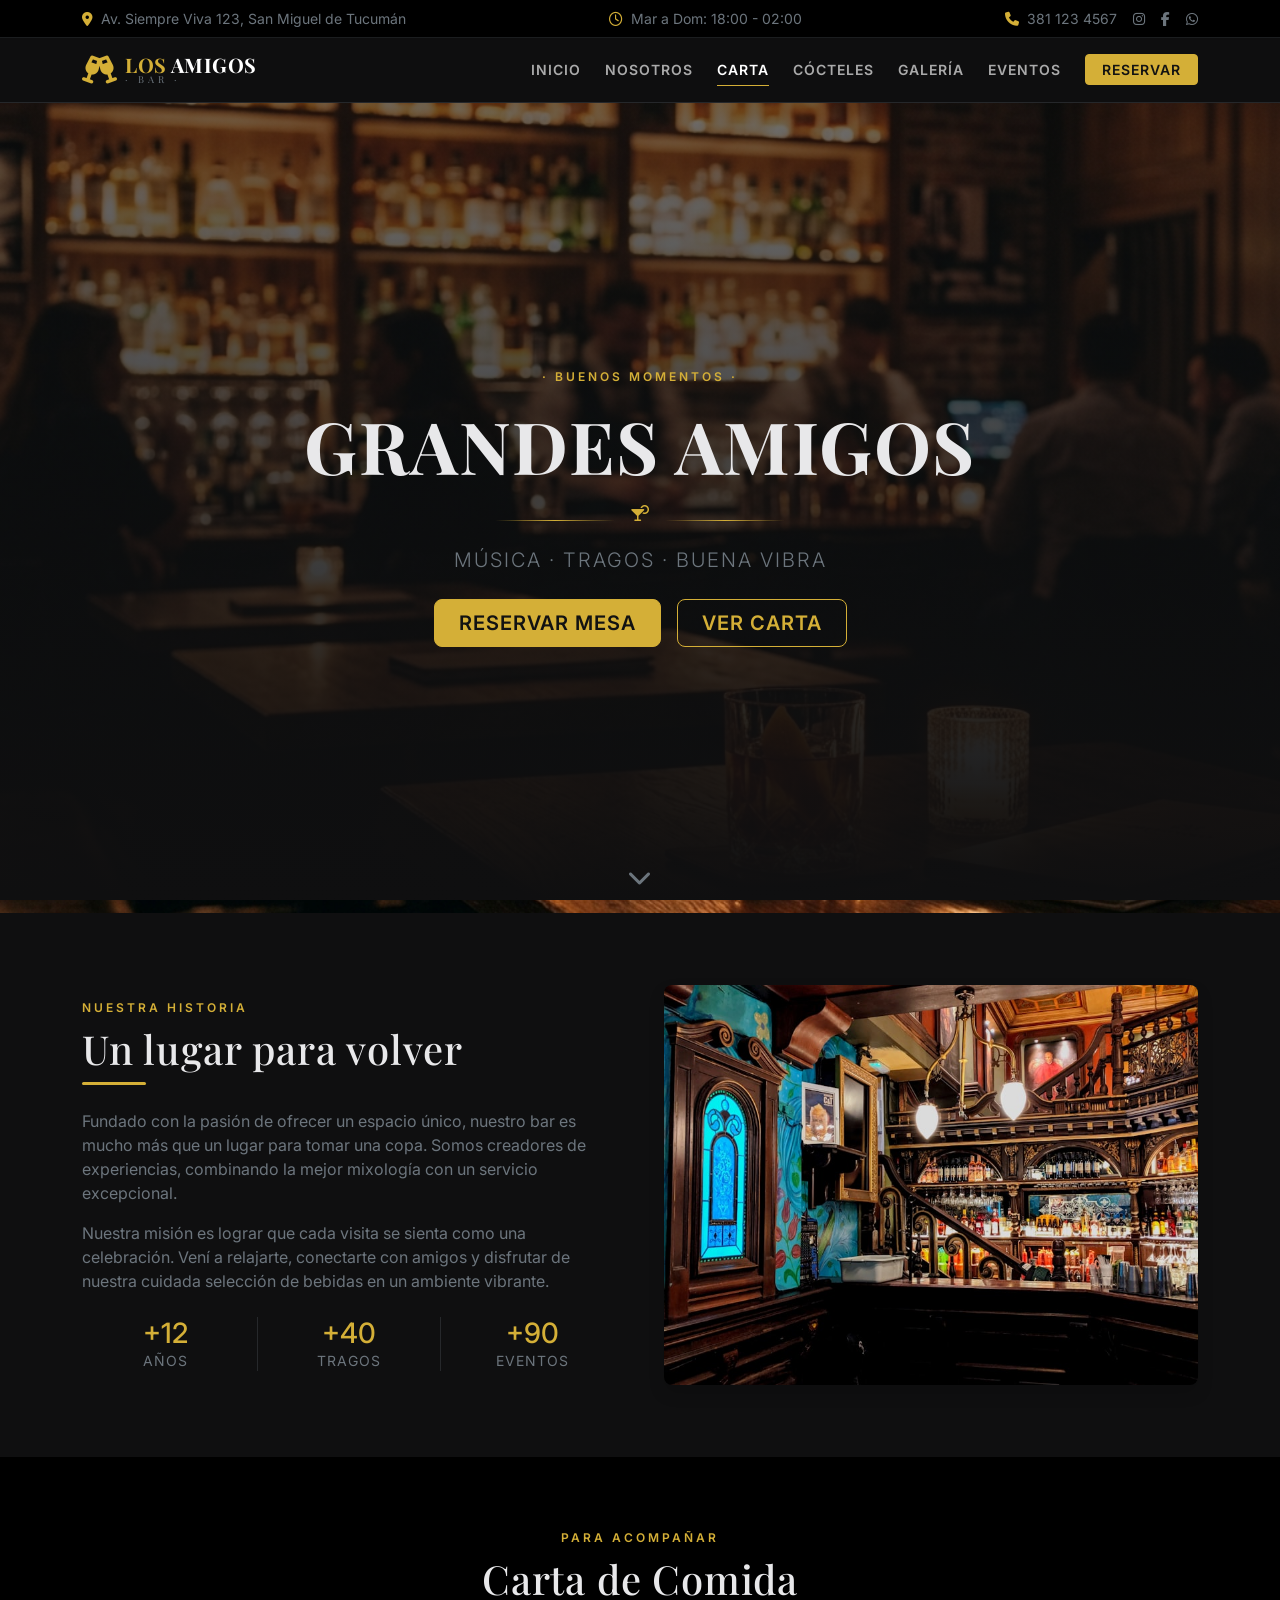
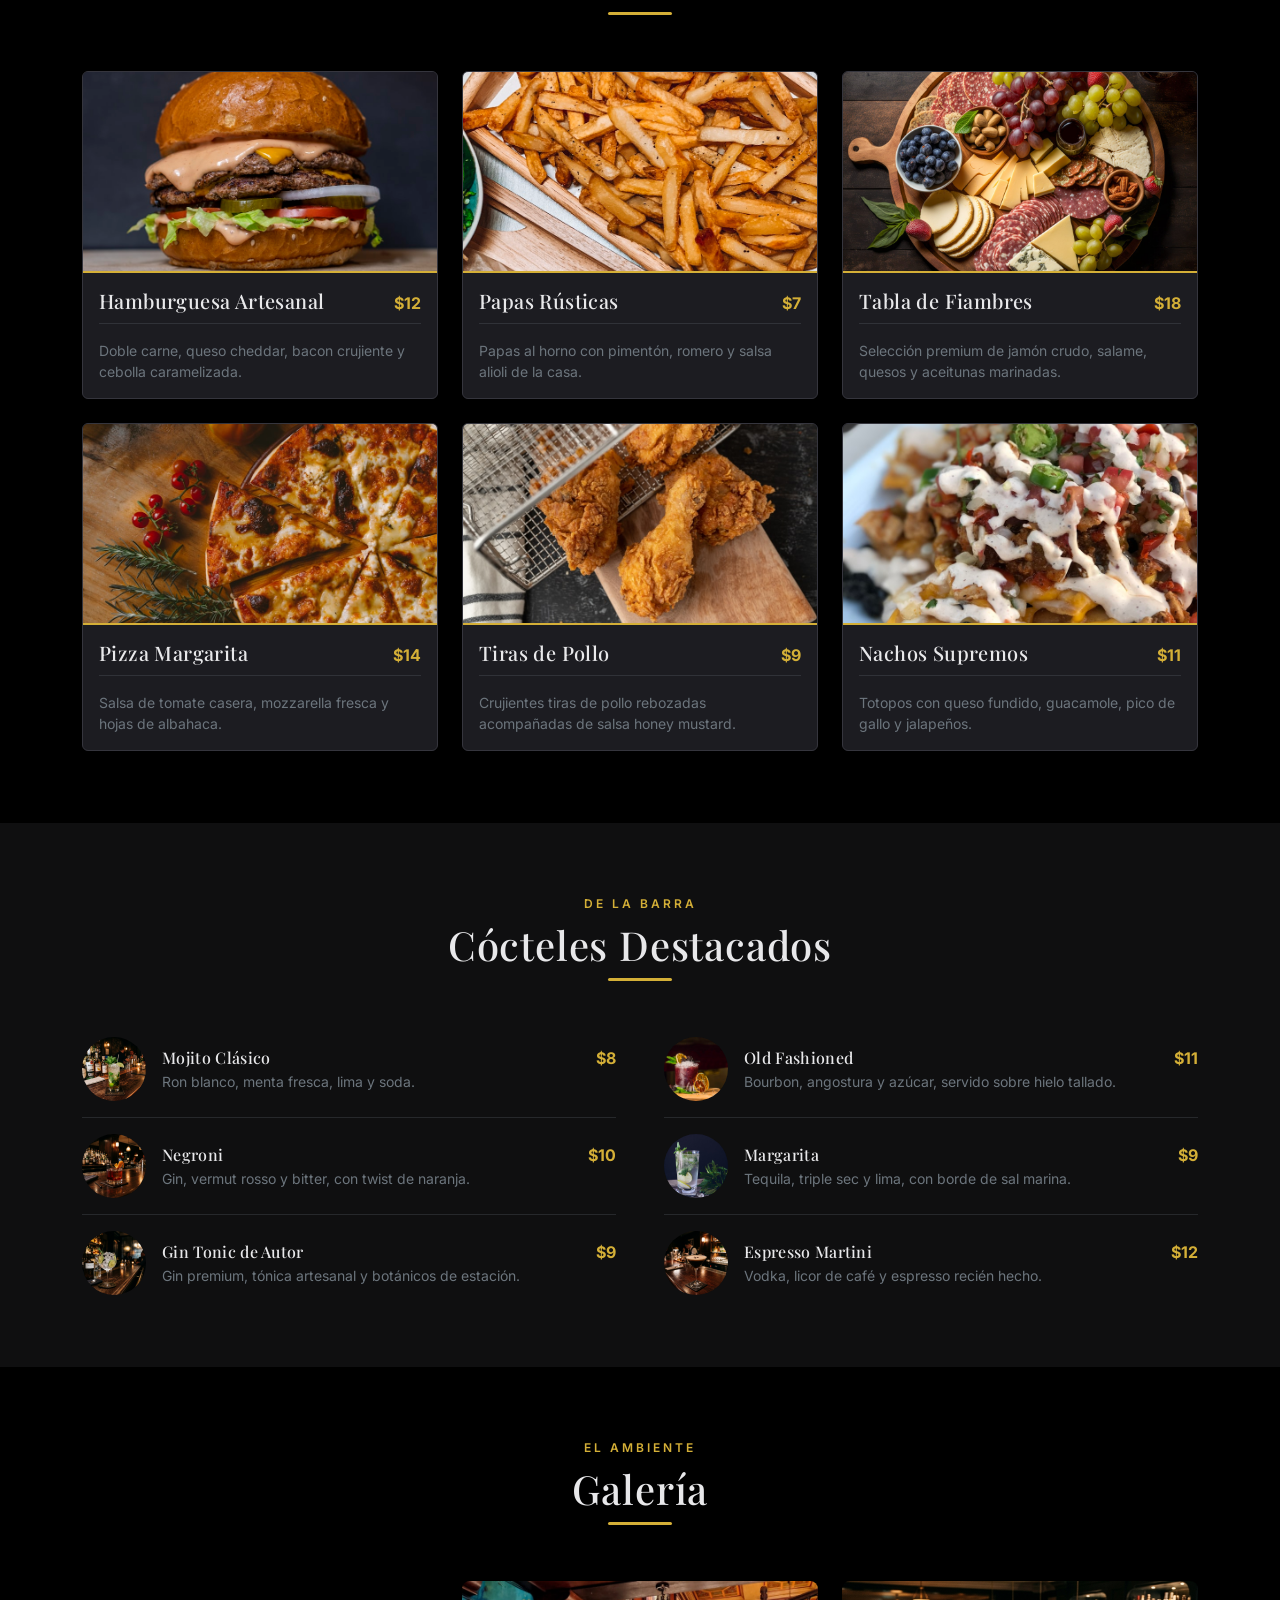
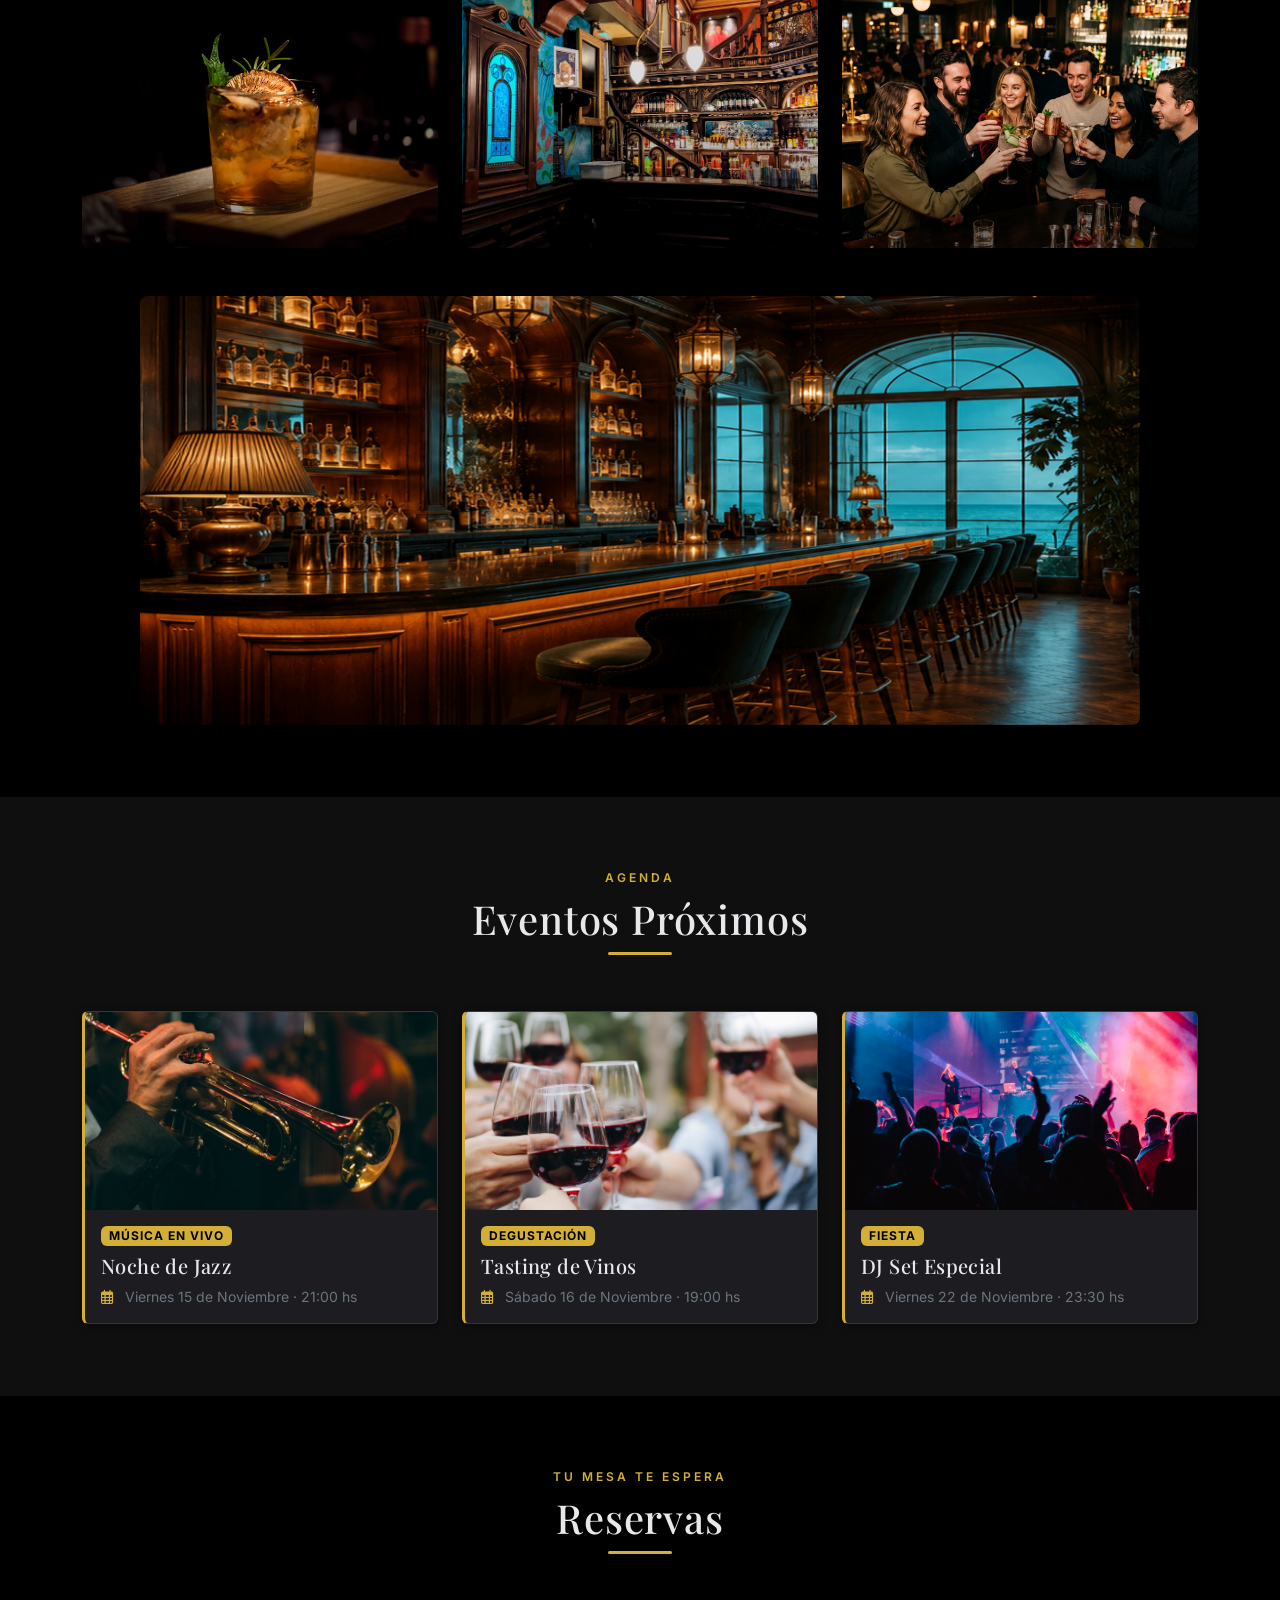
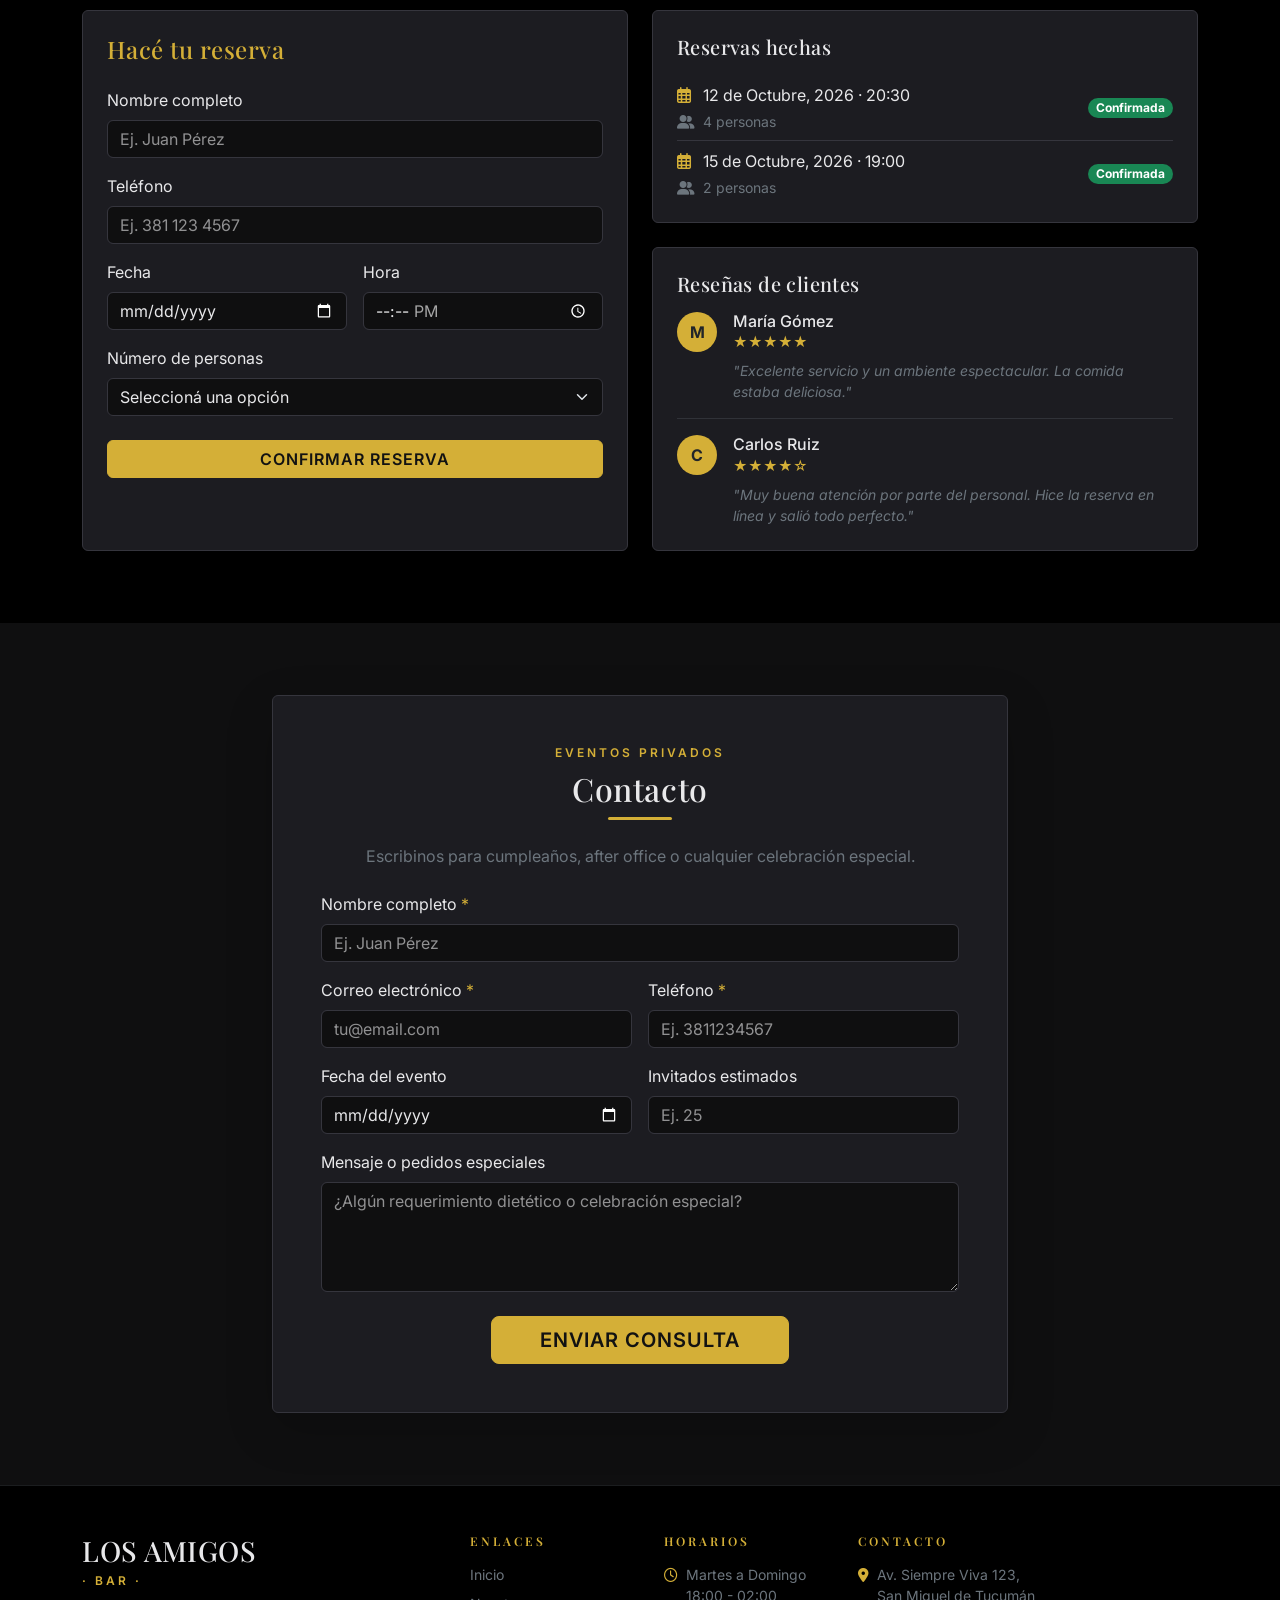
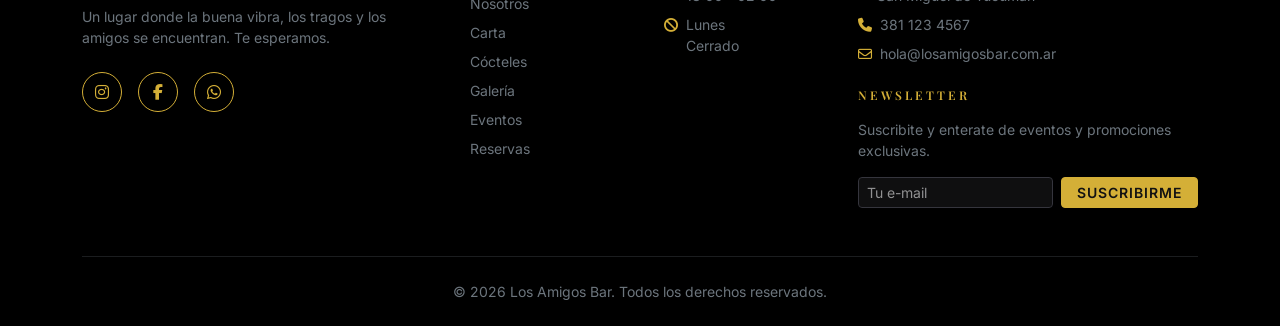
==== commit 46736aa5: "responsive-restructured" ====
--- a/index.html
+++ b/index.html
@@ -18,15 +18,19 @@
     <!-- Iconos -->
     <link rel="stylesheet" href="https://cdnjs.cloudflare.com/ajax/libs/font-awesome/6.4.0/css/all.min.css">
 
-    <!-- Bootstrap 5.3.3, copia local.
-         Va local y SIN integrity/crossorigin a proposito: Safari bloquea los
-         recursos con Subresource Integrity cuando la pagina se abre con
-         file:// (origen opaco) y la pagina quedaba sin estilos al abrir el
-         index con doble clic. Asi tambien funciona sin conexion. -->
-    <link rel="stylesheet" href="bootstrap.min.css">
+    <!-- Bootstrap 5.3.3 (CDN).
+         Sin integrity/crossorigin a proposito: Safari bloquea los recursos
+         con Subresource Integrity cuando la pagina se abre con file://
+         (origen opaco), y la pagina quedaba sin estilos al abrir el index
+         con doble clic. Sin SRI no hay ese problema. -->
+    <link rel="stylesheet" href="https://cdn.jsdelivr.net/npm/bootstrap@5.3.3/dist/css/bootstrap.min.css">
 
     <!-- Hoja de estilos propia (ultima, para poder pisar a Bootstrap) -->
     <link rel="stylesheet" href="styles.css">
+
+    <!-- Favicon propio: sin esto el navegador pide /favicon.ico solo,
+         no lo encuentra y tira un 404 (favicon.ico:1) en la consola. -->
+    <link rel="icon" type="image/svg+xml" href="favicon.svg">
 </head>
 
 <body class="d-flex flex-column min-vh-100" data-bs-spy="scroll" data-bs-target="#navPrincipal" data-bs-root-margin="0px 0px -55%">
@@ -61,7 +65,7 @@
     </div>
 
     <!-- ================================ NAVBAR ================================= -->
-    <nav class="navbar navbar-expand-lg navbar-glass sticky-top border-bottom border-secondary border-opacity-25">
+    <nav class="navbar navbar-expand-xl navbar-glass sticky-top border-bottom border-secondary border-opacity-25">
         <div class="container py-1">
 
             <a class="navbar-brand d-flex align-items-center gap-2 text-uppercase fw-bold" href="#">
@@ -124,14 +128,14 @@
                 </div>
             </div>
 
-            <a href="#nosotros" class="hero__scroll-cue position-absolute bottom-0 mb-4 text-secondary fs-4 text-decoration-none"
+            <a href="#nosotros" class="hero__scroll-cue d-none d-md-inline-flex position-absolute bottom-0 mb-4 text-secondary fs-4 text-decoration-none"
                 aria-label="Ir a la siguiente sección">
                 <i class="fa-solid fa-chevron-down"></i>
             </a>
         </header>
 
         <!-- =============================== NOSOTROS ============================ -->
-        <section id="nosotros" class="py-5 py-lg-6" aria-labelledby="titulo-nosotros">
+        <section id="nosotros" class="py-5" aria-labelledby="titulo-nosotros">
             <div class="container py-lg-4">
                 <div class="row align-items-center g-4 g-lg-5">
 
@@ -180,7 +184,7 @@
         </section>
 
         <!-- ============================ CARTA DE COMIDA ======================== -->
-        <section id="carta" class="py-5 py-lg-6 bg-black" aria-labelledby="titulo-carta">
+        <section id="carta" class="py-5 bg-black" aria-labelledby="titulo-carta">
             <div class="container py-lg-4">
 
                 <div class="text-center mb-5">
@@ -303,7 +307,7 @@
         </section>
 
         <!-- ========================== CÓCTELES DESTACADOS ====================== -->
-        <section id="cocteles" class="py-5 py-lg-6" aria-labelledby="titulo-cocteles">
+        <section id="cocteles" class="py-5" aria-labelledby="titulo-cocteles">
             <div class="container py-lg-4">
 
                 <div class="text-center mb-5">
@@ -404,7 +408,7 @@
         </section>
 
         <!-- ================================ GALERÍA ============================ -->
-        <section id="galeria" class="py-5 py-lg-6 bg-black" aria-labelledby="titulo-galeria">
+        <section id="galeria" class="py-5 bg-black" aria-labelledby="titulo-galeria">
             <div class="container py-lg-4">
 
                 <div class="text-center mb-5">
@@ -448,13 +452,19 @@
 
                     <div class="carousel-inner">
                         <div class="carousel-item active">
-                            <img src="img/bar_1.png" class="d-block w-100 carousel-frame" alt="Vista de la barra principal">
+                            <div class="ratio ratio-21x9">
+                                <img src="img/bar_1.png" class="object-fit-cover" alt="Vista de la barra principal">
+                            </div>
                         </div>
                         <div class="carousel-item">
-                            <img src="img/bar_2.png" class="d-block w-100 carousel-frame" alt="Salón con mesas y luz cálida">
+                            <div class="ratio ratio-21x9">
+                                <img src="img/bar_2.png" class="object-fit-cover" alt="Salón con mesas y luz cálida">
+                            </div>
                         </div>
                         <div class="carousel-item">
-                            <img src="img/bar_3.png" class="d-block w-100 carousel-frame" alt="Rincón de tragos de autor">
+                            <div class="ratio ratio-21x9">
+                                <img src="img/bar_3.png" class="object-fit-cover" alt="Rincón de tragos de autor">
+                            </div>
                         </div>
                     </div>
 
@@ -472,7 +482,7 @@
         </section>
 
         <!-- ================================ EVENTOS ============================ -->
-        <section id="eventos" class="py-5 py-lg-6" aria-labelledby="titulo-eventos">
+        <section id="eventos" class="py-5" aria-labelledby="titulo-eventos">
             <div class="container py-lg-4">
 
                 <div class="text-center mb-5">
@@ -538,7 +548,7 @@
         </section>
 
         <!-- ================================ RESERVAS =========================== -->
-        <section id="reservas" class="py-5 py-lg-6 bg-black" aria-labelledby="titulo-reservas">
+        <section id="reservas" class="py-5 bg-black" aria-labelledby="titulo-reservas">
             <div class="container py-lg-4">
 
                 <div class="text-center mb-5">
@@ -684,7 +694,7 @@
         </section>
 
         <!-- ================================ CONTACTO =========================== -->
-        <section id="contacto" class="py-5 py-lg-6" aria-labelledby="titulo-contacto">
+        <section id="contacto" class="py-5" aria-labelledby="titulo-contacto">
             <div class="container py-lg-4">
                 <div class="row justify-content-center">
                     <div class="col-12 col-lg-9 col-xl-8">
@@ -834,7 +844,7 @@
                         </div>
                         <div class="d-flex gap-2">
                             <i class="fa-regular fa-envelope text-warning mt-1"></i>
-                            <a href="mailto:hola@losamigosbar.com.ar" class="text-secondary text-decoration-none hover-gold">hola@losamigosbar.com.ar</a>
+                            <a href="mailto:hola@losamigosbar.com.ar" class="text-secondary text-decoration-none hover-gold text-break">hola@losamigosbar.com.ar</a>
                         </div>
                     </address>
 
@@ -863,8 +873,8 @@
         </div>
     </footer>
 
-    <!-- Bootstrap local: navbar colapsable, carrusel y scrollspy -->
-    <script src="bootstrap.bundle.min.js"></script>
+    <!-- Bootstrap 5.3.3 (CDN): navbar colapsable, carrusel y scrollspy -->
+    <script src="https://cdn.jsdelivr.net/npm/bootstrap@5.3.3/dist/js/bootstrap.bundle.min.js"></script>
 
     <!-- Animaciones de entrada y parallax -->
     <script src="main.js"></script>
--- a/styles.css
+++ b/styles.css
@@ -216,11 +216,32 @@
             rgba(15, 15, 16, 0.55) 0%,
             rgba(15, 15, 16, 0.80) 60%,
             var(--brand-bg) 100%),
-        url('../img/bar_background.jpg');
+        url('img/bar_background.jpg');
     background-size: cover;
     background-position: center;
     background-repeat: no-repeat;
-    min-height: 88vh;
+
+    /* Mobile: sin alto forzado. Encima de este hero ya estan la barra
+       superior y el navbar ocupando su propio espacio en flujo normal (no
+       flotan por encima), y no hay forma fiable de restarles su alto: la
+       barra superior puede pasar a dos lineas en pantallas angostas. Con
+       88-100vh fijos, esa suma superaba el alto real de la ventana en casi
+       cualquier celular y los botones quedaban debajo del pliegue, visibles
+       solo haciendo scroll. Dejando el alto libre, el <div class="container
+       py-5"> de adentro define el alto segun su propio contenido y nunca
+       queda nada oculto. */
+}
+
+/* Desktop / tablet: la barra superior y el navbar miden siempre una sola
+   linea, asi que hay margen de sobra para el efecto de hero a pantalla
+   completa. "svh" es el alto visible garantizado (sin la barra del
+   navegador, que en mobile puede ocultarse o aparecer); "vh" antes queda
+   de respaldo para navegadores que todavia no soportan svh. */
+@media (min-width: 768px) {
+    .hero {
+        min-height: 90vh;
+        min-height: 90svh;
+    }
 }
 
 /* El parallax por background-attachment se rompe en iOS: sólo en desktop */
@@ -372,14 +393,6 @@
 /* --------------------------------------------------------------------------
    A9. Utilidades que Bootstrap no provee
    -------------------------------------------------------------------------- */
-/* Escala de espaciado extendida: Bootstrap llega hasta 5 (3rem) y las
-   secciones necesitan un respiro mayor en pantallas grandes. */
-.py-lg-6 { padding-top: 3rem; padding-bottom: 3rem; }
-
-@media (min-width: 992px) {
-    .py-lg-6 { padding-top: 6rem; padding-bottom: 6rem; }
-}
-
 /* Los anclas del menú no deben quedar tapadas por la navbar sticky */
 html {
     scroll-behavior: smooth;
@@ -412,18 +425,6 @@
     opacity: 1;
     background: linear-gradient(to right,
         transparent, var(--brand-gold), transparent);
-}
-
-/* Altura fija de las diapositivas del carrusel */
-.carousel-frame {
-    height: 420px;
-    object-fit: cover;
-}
-
-@media (max-width: 767.98px) {
-    .carousel-frame {
-        height: 260px;
-    }
 }
 
 /* Indicadores del carrusel en dorado */
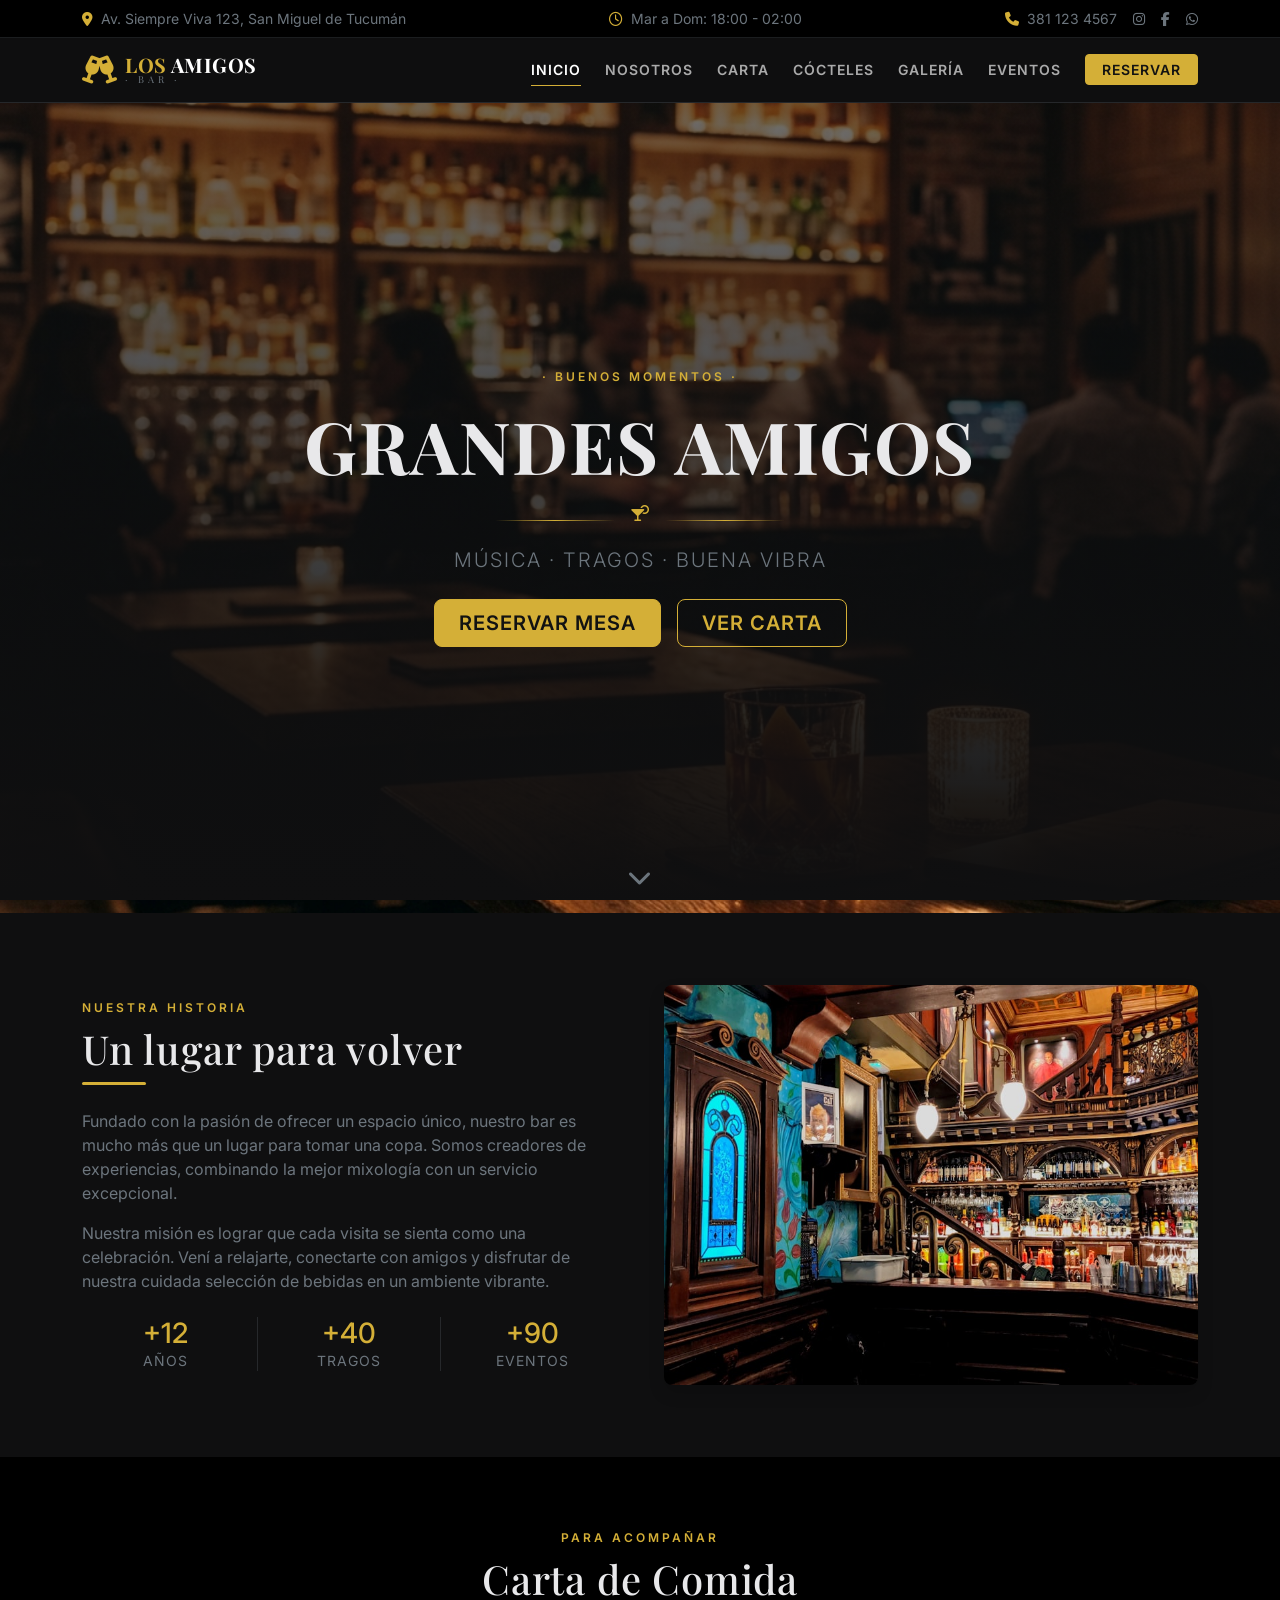
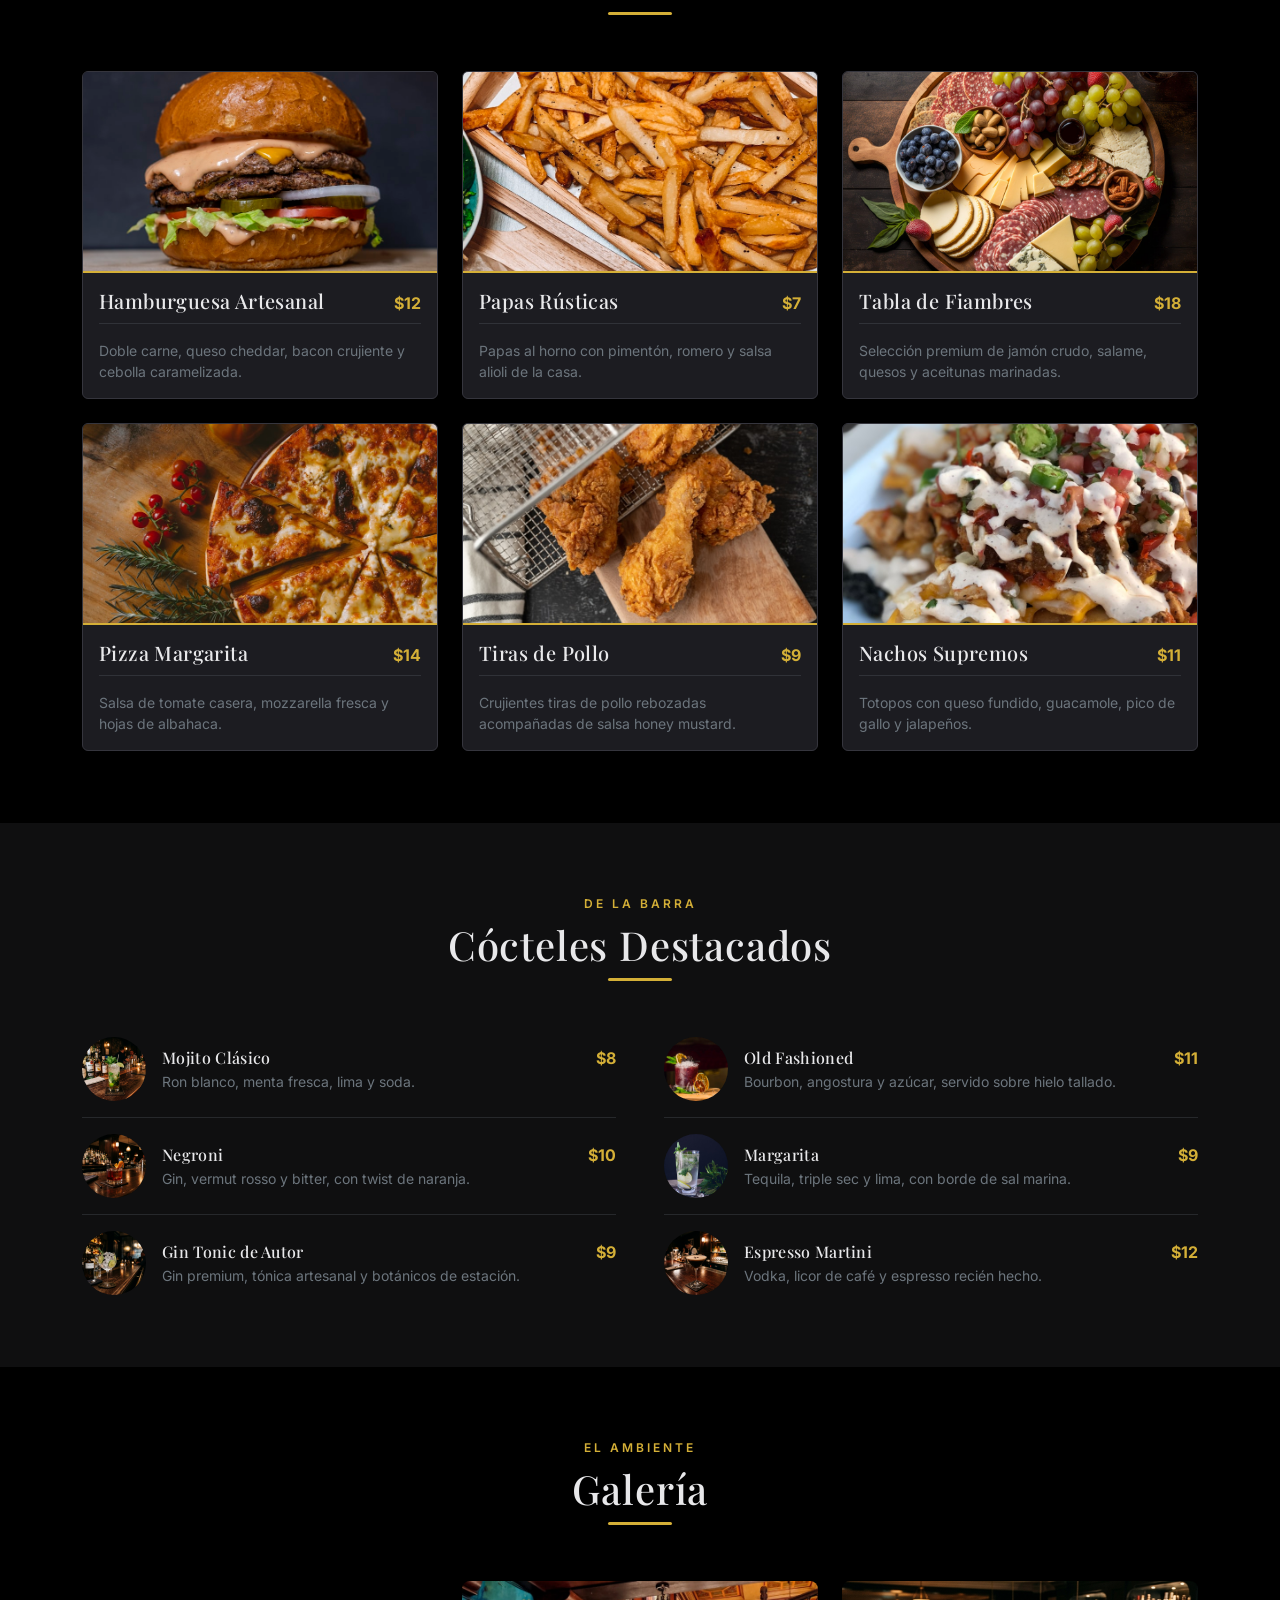
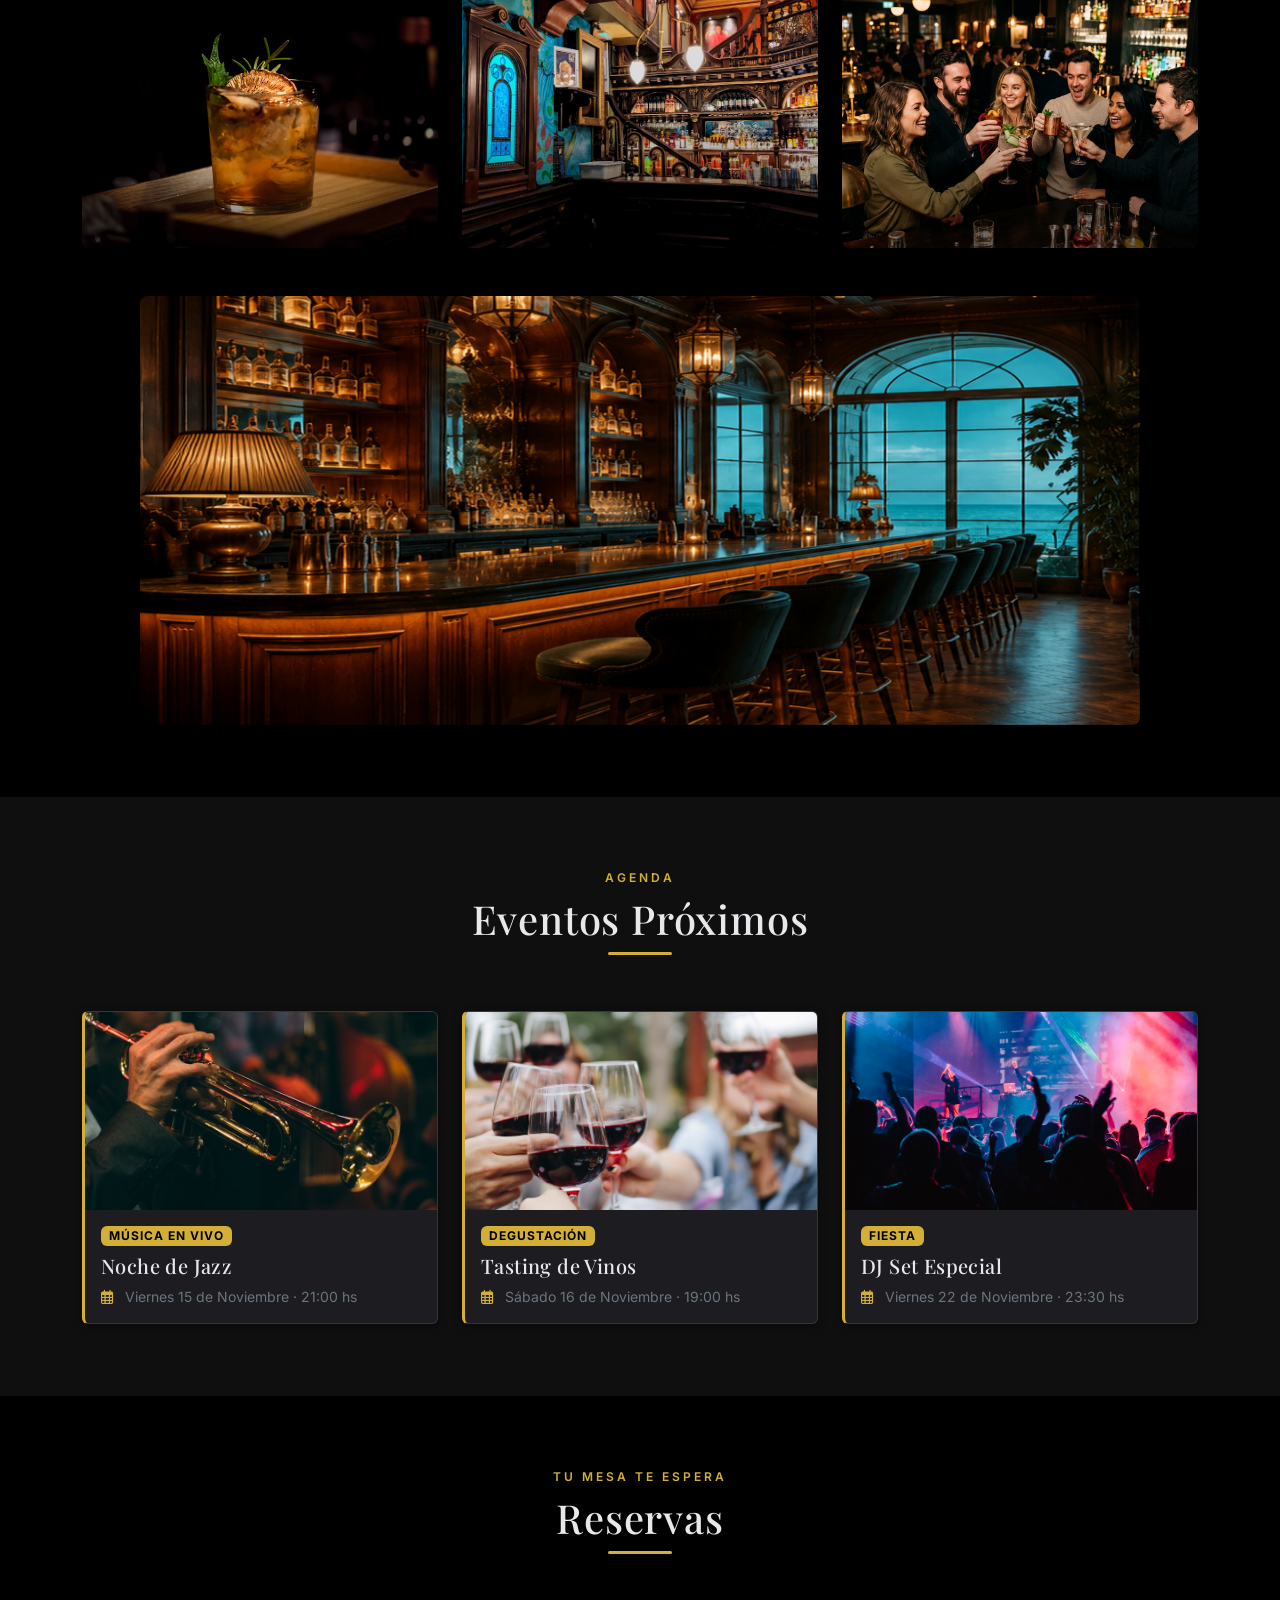
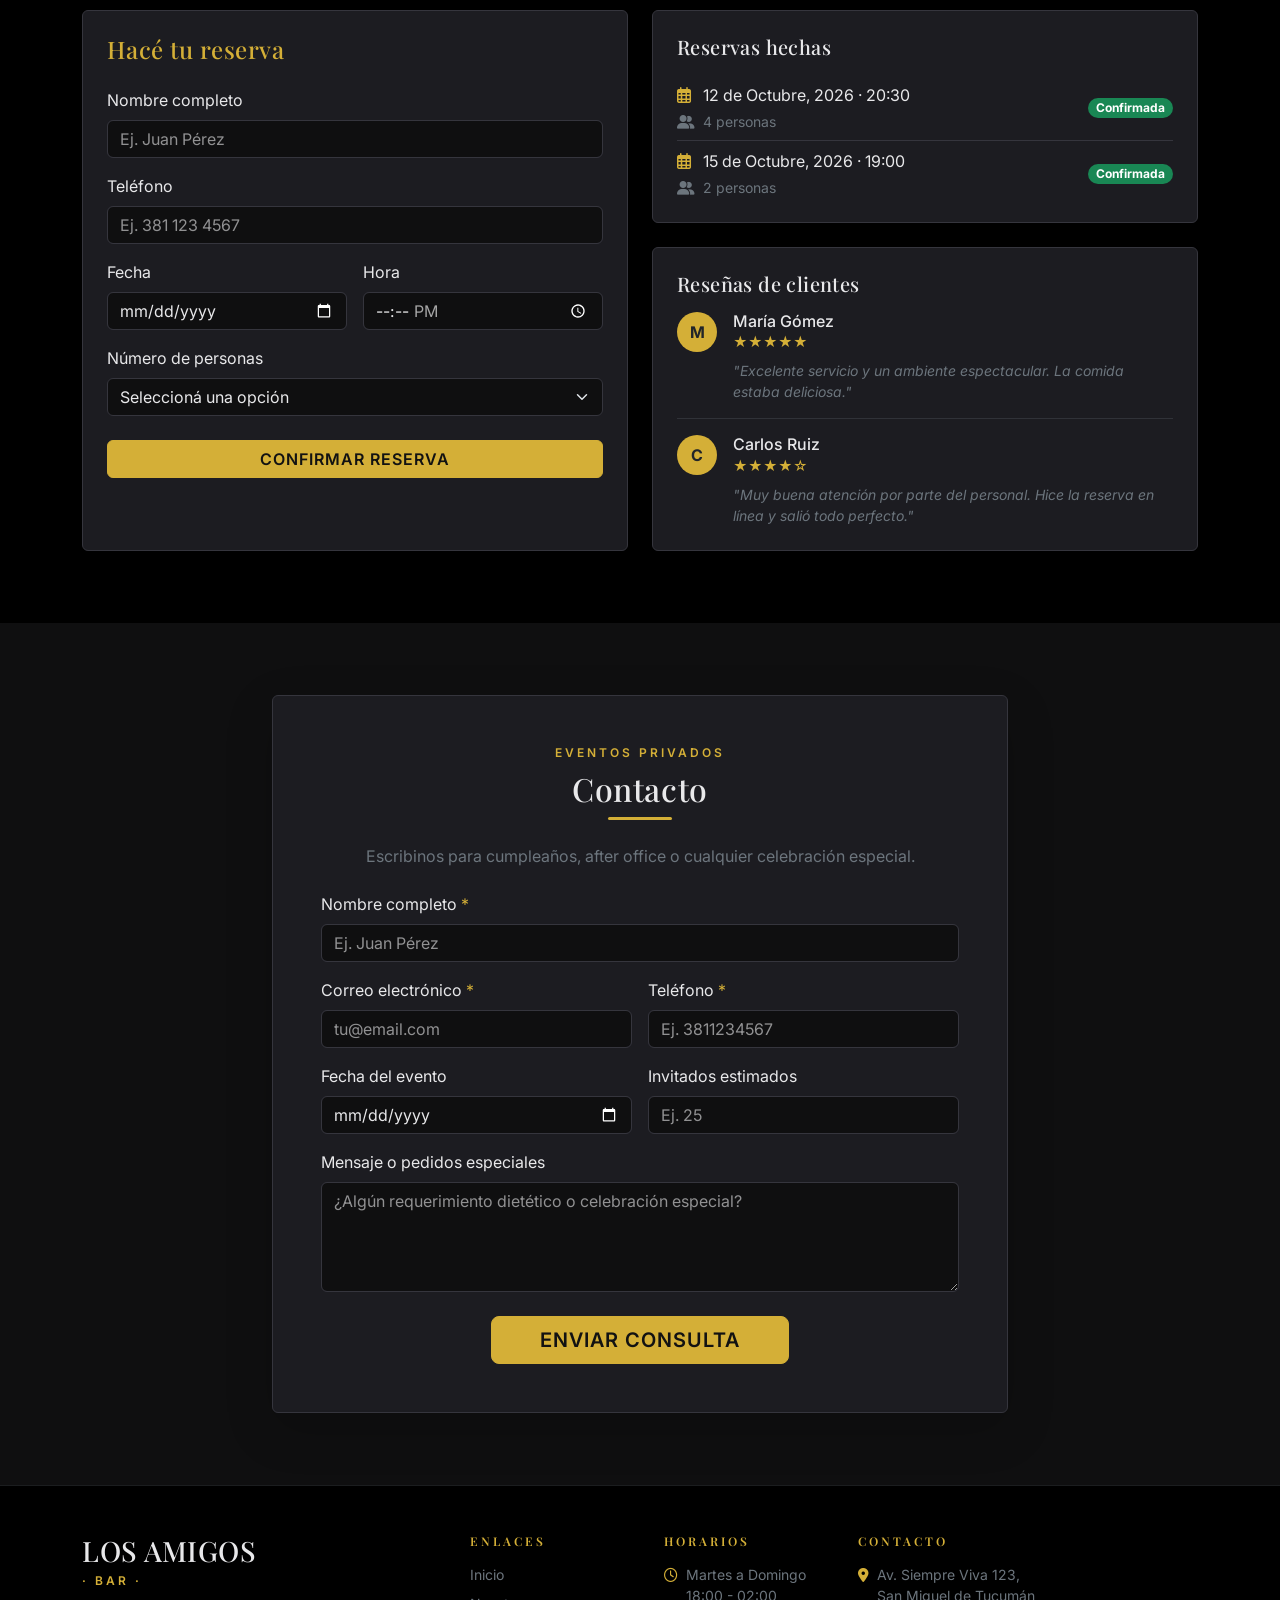
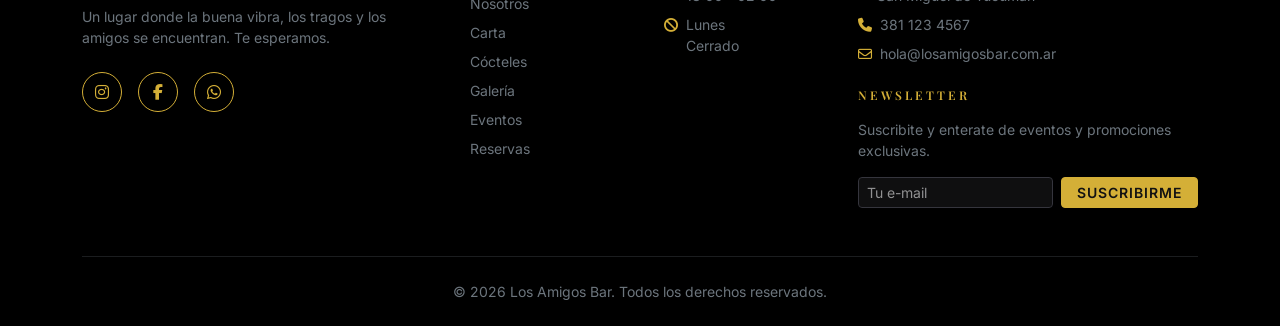
==== commit 7304254a: "fix(index): Index.html upgraded" ====
--- a/index.html
+++ b/index.html
@@ -18,18 +18,13 @@
     <!-- Iconos -->
     <link rel="stylesheet" href="https://cdnjs.cloudflare.com/ajax/libs/font-awesome/6.4.0/css/all.min.css">
 
-    <!-- Bootstrap 5.3.3 (CDN).
-         Sin integrity/crossorigin a proposito: Safari bloquea los recursos
-         con Subresource Integrity cuando la pagina se abre con file://
-         (origen opaco), y la pagina quedaba sin estilos al abrir el index
-         con doble clic. Sin SRI no hay ese problema. -->
+    <!-- Bootstrap 5.3.3 (CDN) -->
     <link rel="stylesheet" href="https://cdn.jsdelivr.net/npm/bootstrap@5.3.3/dist/css/bootstrap.min.css">
 
     <!-- Hoja de estilos propia (ultima, para poder pisar a Bootstrap) -->
     <link rel="stylesheet" href="styles.css">
 
-    <!-- Favicon propio: sin esto el navegador pide /favicon.ico solo,
-         no lo encuentra y tira un 404 (favicon.ico:1) en la consola. -->
+    <!-- Favicon -->
     <link rel="icon" type="image/svg+xml" href="favicon.svg">
 </head>
 
